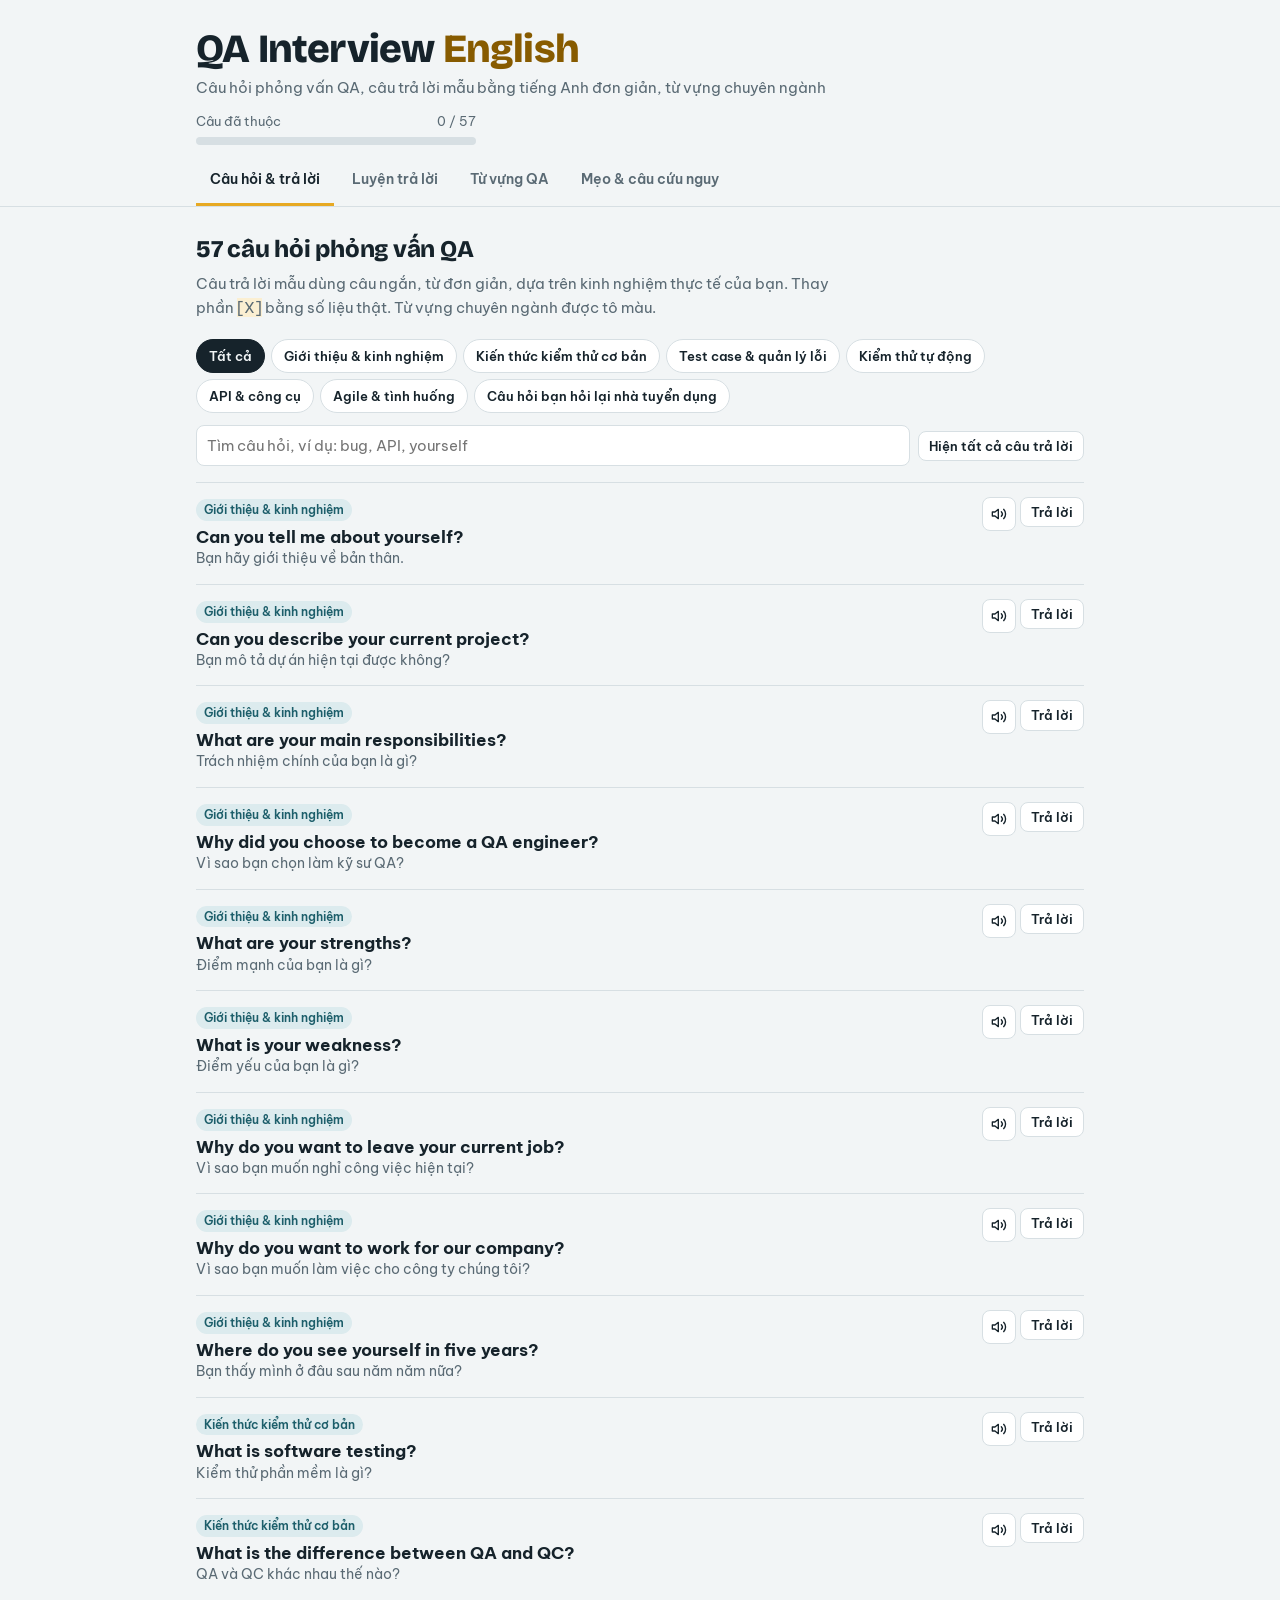
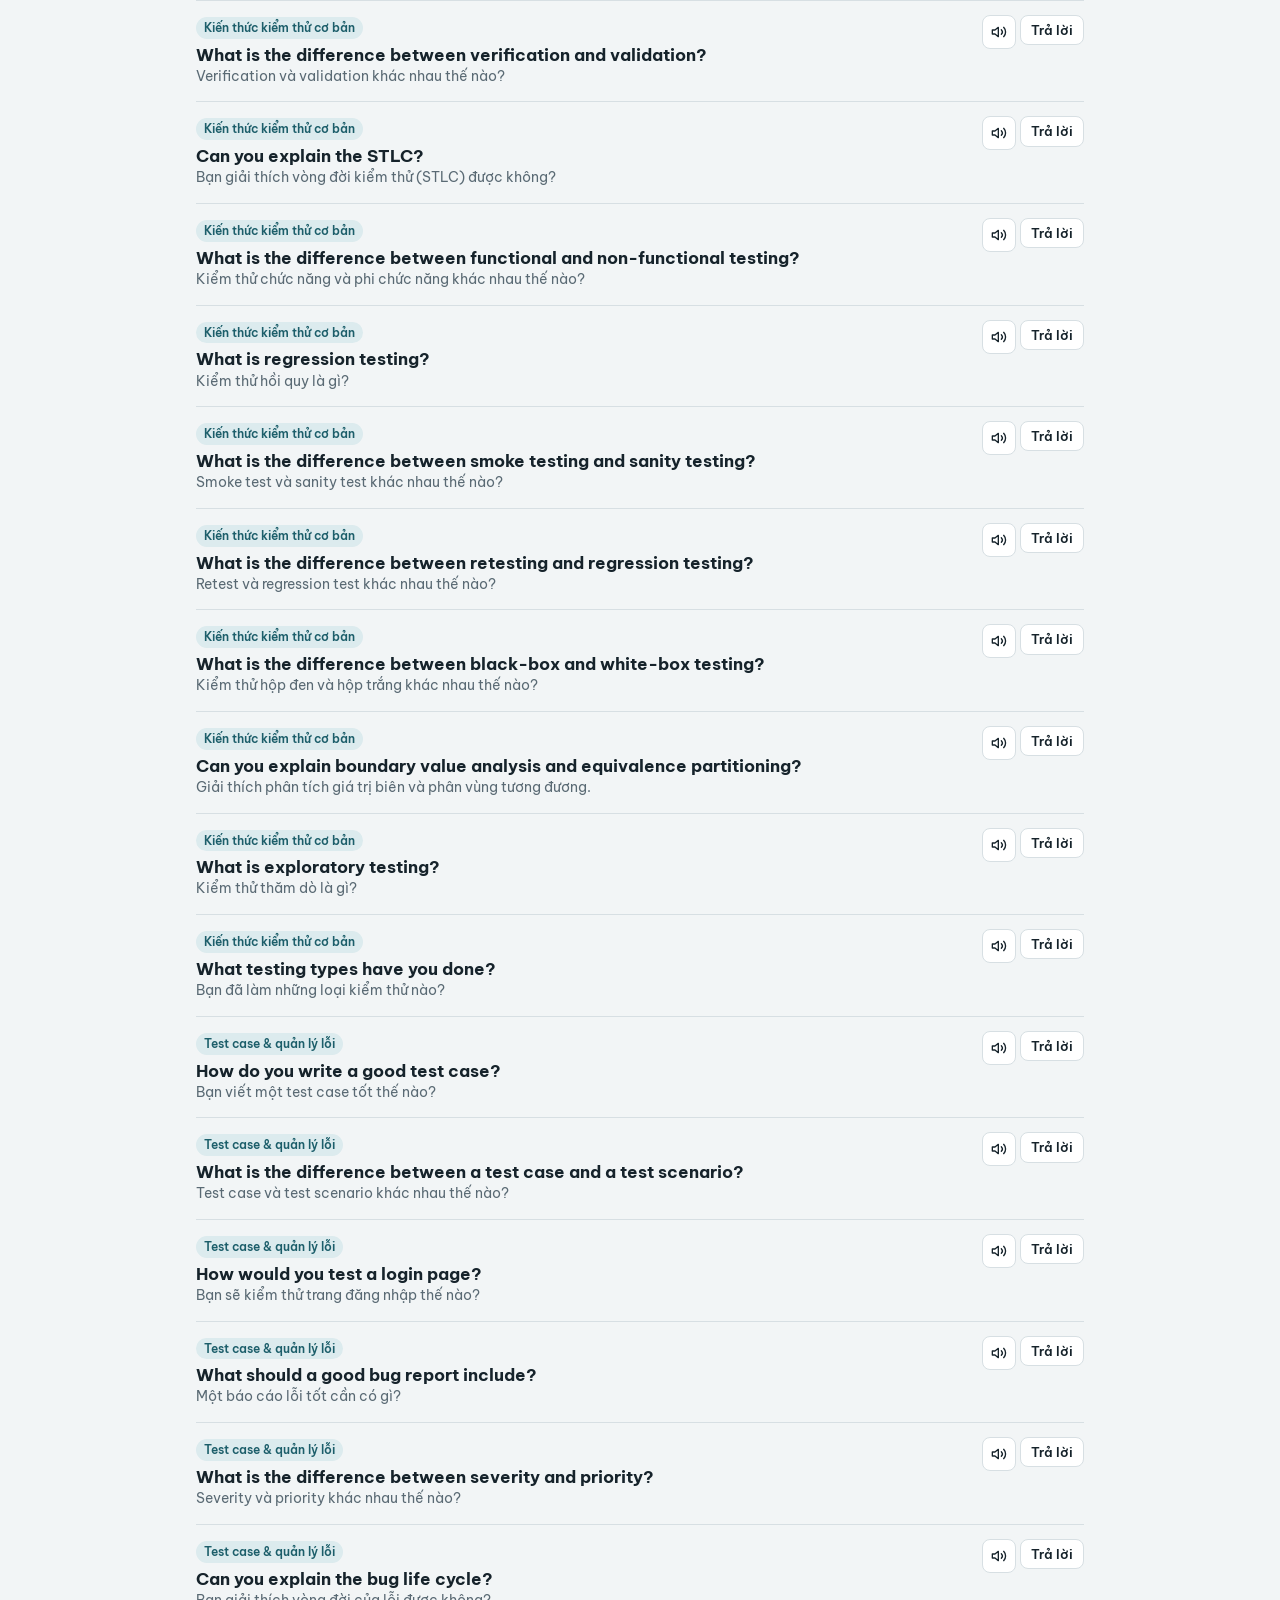
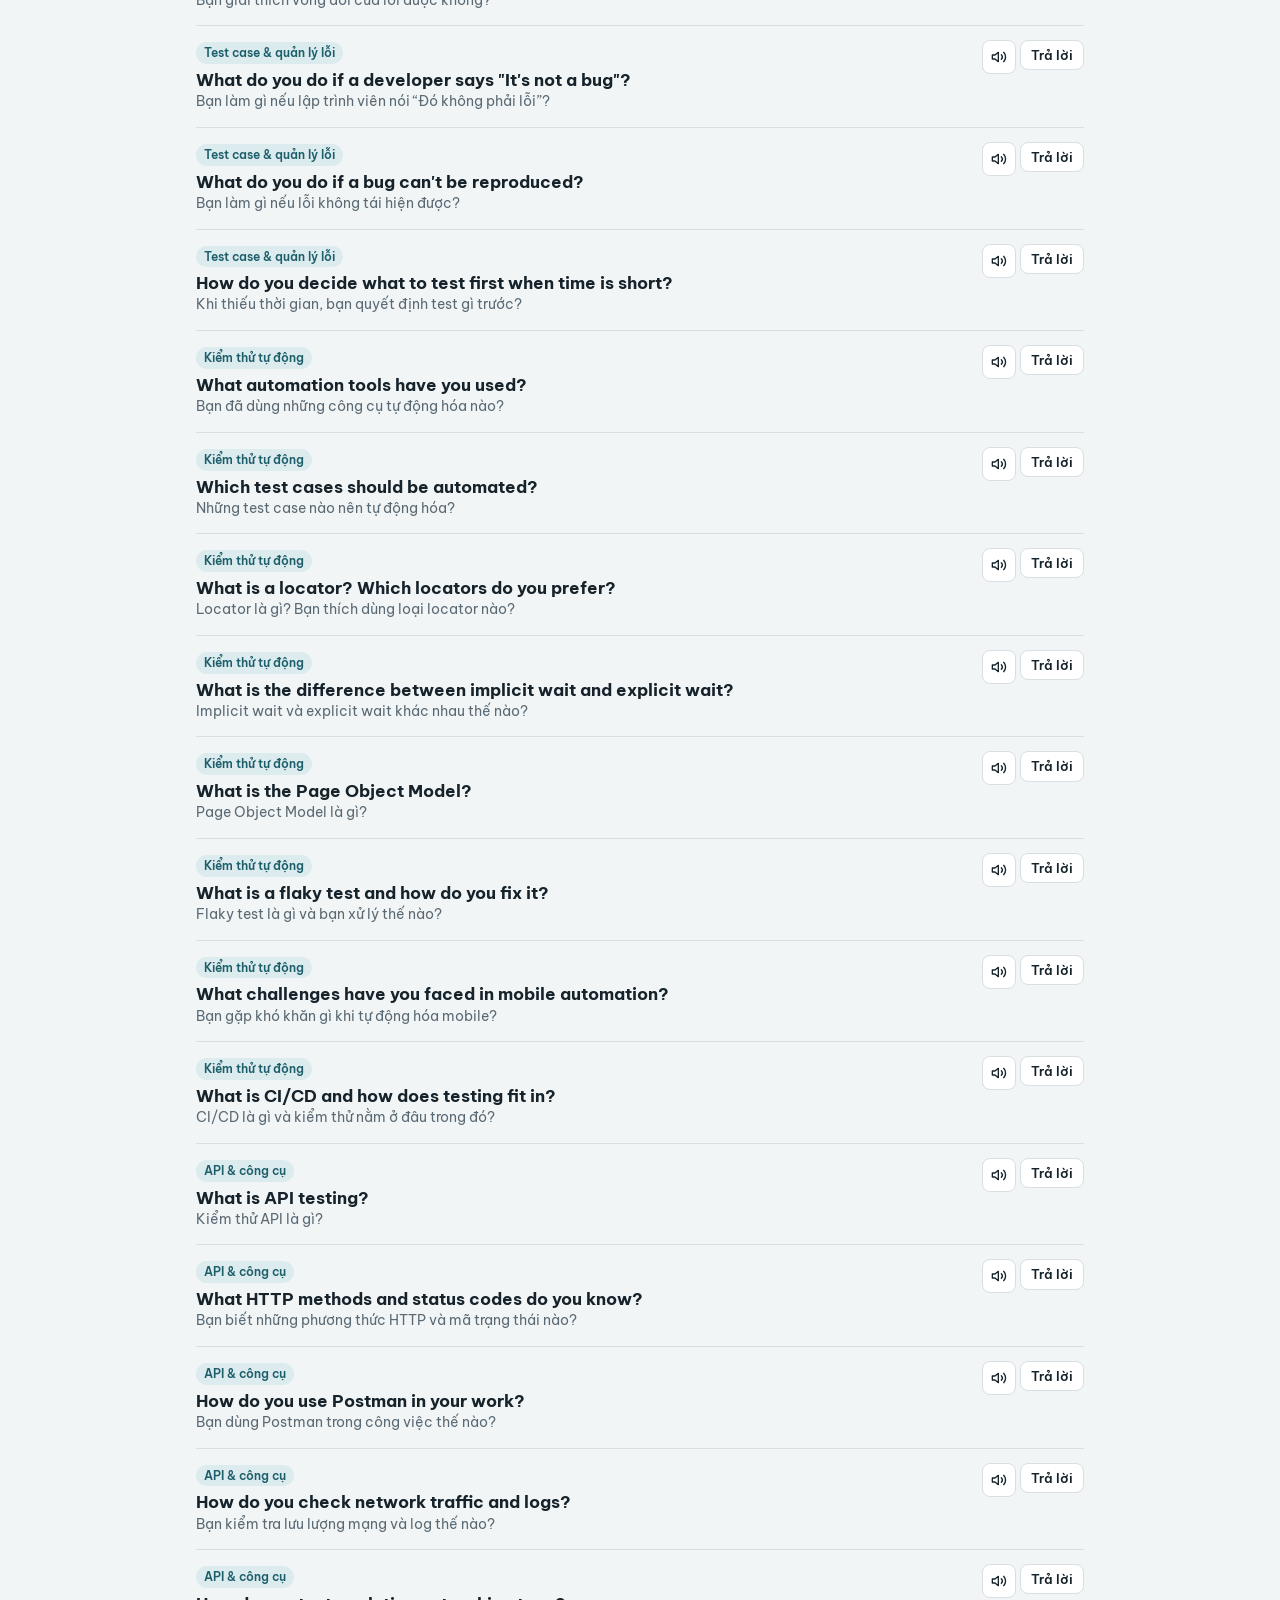
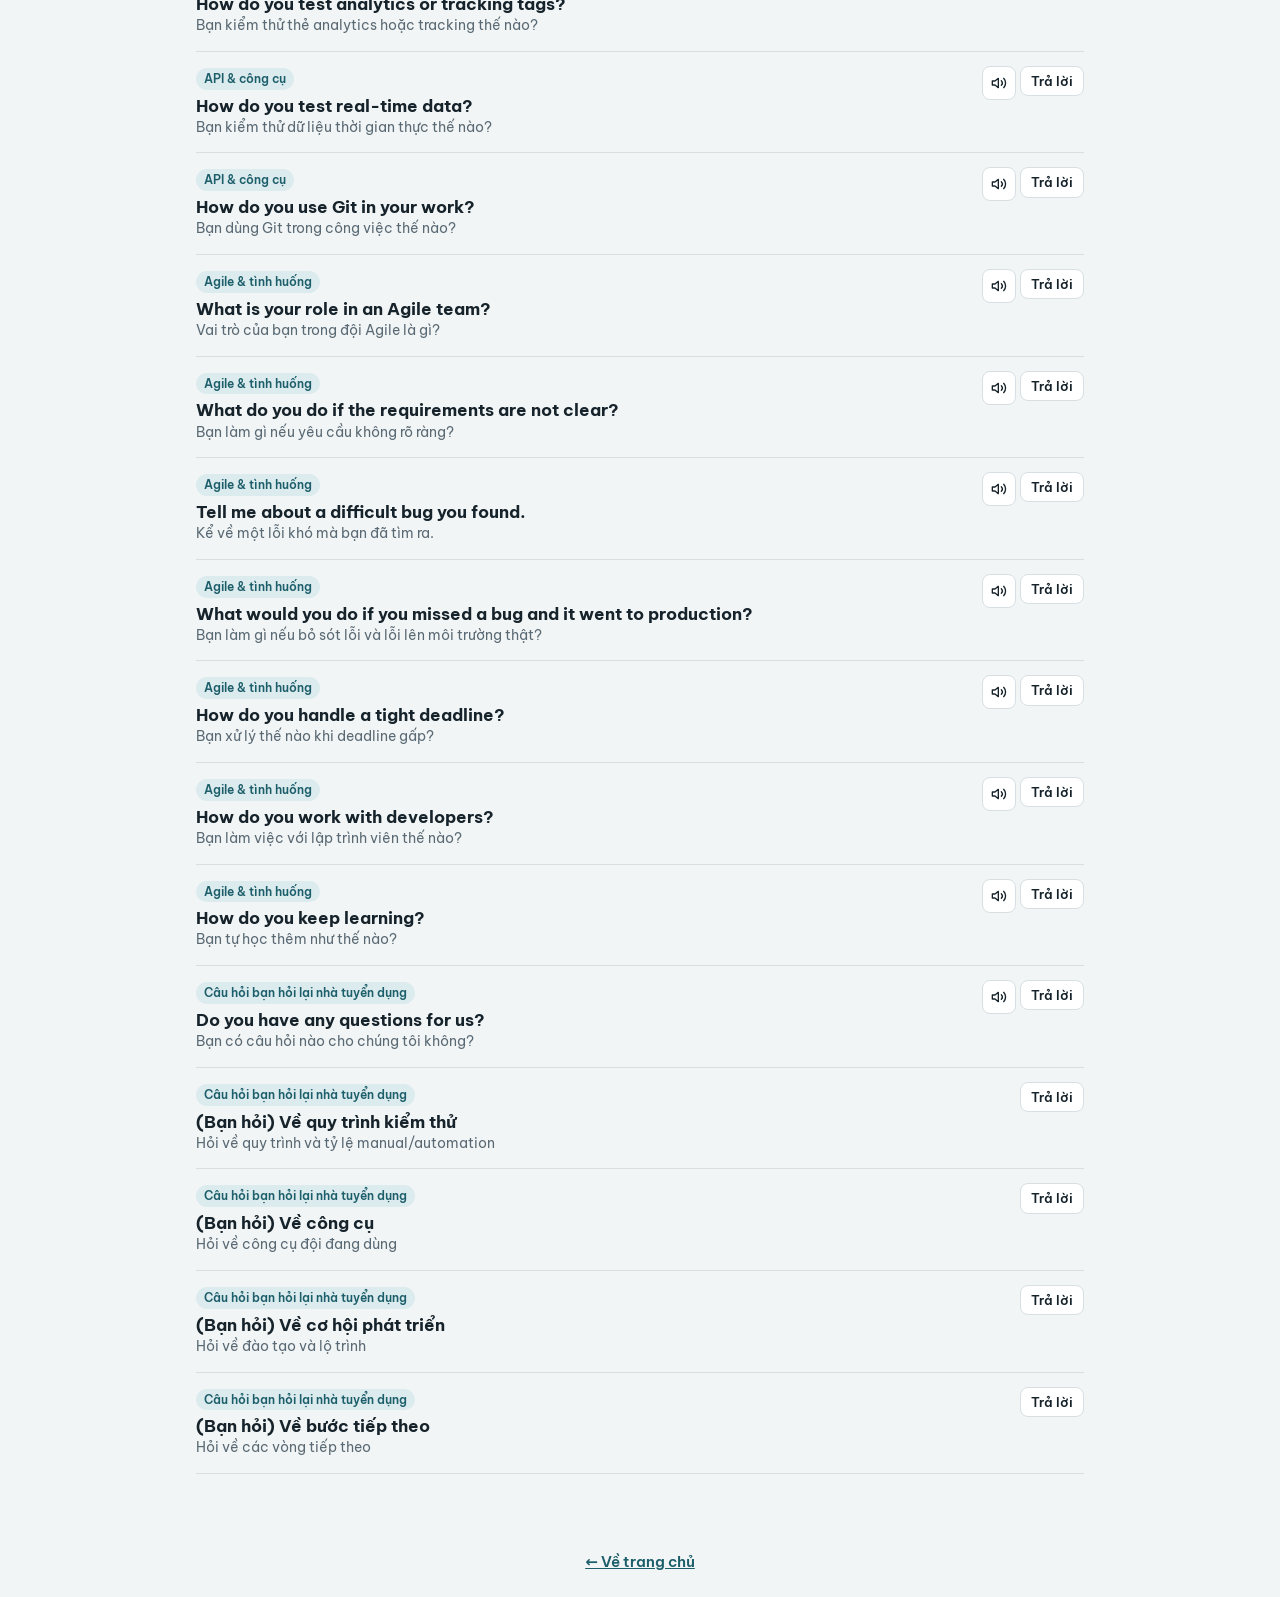
==== qa-interview.html @ 389755c2 "Add QA interview English practice page Co-Authored-By: Claude Opus 5.5 <noreply@anthropic.com>" ====
<!doctype html>
<html lang="vi">
<head>
<meta charset="utf-8">
<meta name="viewport" content="width=device-width,initial-scale=1,viewport-fit=cover">
<meta name="description" content="Luyện phỏng vấn QA bằng tiếng Anh">
<style>:root{color-scheme:light;padding-top:env(safe-area-inset-top,0px);padding-bottom:env(safe-area-inset-bottom,0px)}body{margin:0;font:14px/1.5 system-ui,-apple-system,"Segoe UI",sans-serif}img{max-width:100%}[hidden]{display:none!important}</style>
<title>QA Interview English</title>
<meta name="claude:viewport-fit-sides" content="cover">
<link rel="preconnect" href="https://fonts.googleapis.com">
<link rel="stylesheet" href="https://fonts.googleapis.com/css2?family=Be+Vietnam+Pro:wght@400;500;600;700&family=Bricolage+Grotesque:opsz,wght@12..96,600;12..96,800&display=swap">
<style>

/* Layout: sổ tay học mỗi ngày — header có tiến độ, thanh tab, một cột nội dung rộng tối đa 920px */
:root{
  --paper:#F2F5F6; --card:#FFFFFF; --ink:#16232B; --muted:#5A6A74; --line:#D7DFE3;
  --sea:#1C5E6A; --sea-soft:#DCEBEE; --gold:#E7A923; --gold-ink:#875B00; --gold-soft:#FBEFD2;
  --good:#2D7A4C; --good-soft:#DDF0E3; --bad:#B23A2E; --bad-soft:#F7E0DC;
  --f-display:"Bricolage Grotesque","Be Vietnam Pro",system-ui,sans-serif;
  --f-body:"Be Vietnam Pro",system-ui,-apple-system,"Segoe UI",sans-serif;
  --r:10px;
}
@media (prefers-color-scheme: dark){:root:not([data-theme="light"]){
  --paper:#0F171B; --card:#162127; --ink:#E4ECEF; --muted:#97A8B1; --line:#27353C;
  --sea:#6CB8C5; --sea-soft:#1A3238; --gold:#F0B83A; --gold-ink:#F0B83A; --gold-soft:#33290F;
  --good:#6CC28E; --good-soft:#163024; --bad:#F08A7E; --bad-soft:#3A1D19; color-scheme:dark}}
:root[data-theme="dark"]{
  --paper:#0F171B; --card:#162127; --ink:#E4ECEF; --muted:#97A8B1; --line:#27353C;
  --sea:#6CB8C5; --sea-soft:#1A3238; --gold:#F0B83A; --gold-ink:#F0B83A; --gold-soft:#33290F;
  --good:#6CC28E; --good-soft:#163024; --bad:#F08A7E; --bad-soft:#3A1D19; color-scheme:dark}
*{box-sizing:border-box}
body{background:var(--paper);color:var(--ink);font-family:var(--f-body);font-size:15px;line-height:1.55}
body::before{content:"";position:fixed;inset:0 0 auto;height:env(safe-area-inset-top,0px);z-index:10;background:var(--paper)}
.wrap{max-width:920px;margin:0 auto;padding-left:max(16px,env(safe-area-inset-left,0px));padding-right:max(16px,env(safe-area-inset-right,0px))}
header.top{padding-block:28px 12px}
.brand{display:flex;flex-wrap:wrap;align-items:flex-end;justify-content:space-between;gap:12px 24px}
h1{font-family:var(--f-display);font-weight:800;font-size:clamp(28px,5vw,40px);line-height:1.05;margin:0;letter-spacing:-.02em;text-wrap:balance}
h1 .num{color:var(--gold-ink)}
.sub{color:var(--muted);margin:6px 0 0}
.meter{min-width:220px;flex:0 1 280px}
.meter .row{display:flex;justify-content:space-between;font-size:13px;color:var(--muted);font-variant-numeric:tabular-nums}
.bar{height:8px;background:var(--line);border-radius:99px;overflow:hidden;margin-top:6px}
.bar>i{display:block;height:100%;background:var(--gold);border-radius:99px;transition:width .4s}
nav.tabs{position:sticky;top:env(safe-area-inset-top,0px);z-index:5;background:var(--paper);border-bottom:1px solid var(--line)}
nav.tabs .wrap{display:flex;gap:4px;overflow-x:auto;scrollbar-width:none}
nav.tabs a{flex:0 0 auto;padding:12px 14px;color:var(--muted);text-decoration:none;font-weight:600;font-size:14px;border-bottom:3px solid transparent}
nav.tabs a[aria-current="page"]{color:var(--ink);border-color:var(--gold)}
nav.tabs a:focus-visible,button:focus-visible,select:focus-visible,input:focus-visible{outline:2px solid var(--sea);outline-offset:2px}
main{padding-block:24px 64px}
h2{font-family:var(--f-display);font-weight:800;font-size:24px;margin:0 0 4px;letter-spacing:-.01em;text-wrap:balance}
h3{font-size:16px;margin:0}
.lead{color:var(--muted);margin:0 0 20px;max-width:65ch}
.label{font-size:11px;letter-spacing:.08em;text-transform:uppercase;color:var(--muted);font-weight:600}
button,.btn{font:inherit;font-weight:600;font-size:14px;border-radius:8px;border:1px solid var(--line);background:var(--card);color:var(--ink);padding:8px 14px;cursor:pointer}
button:hover{border-color:var(--sea)}
button.primary{background:var(--sea);border-color:var(--sea);color:var(--paper)}
button.ghost{background:transparent}
button.small{padding:4px 10px;font-size:13px}
button[disabled]{opacity:.45;cursor:default}
select,input[type=text]{font:inherit;font-size:15px;padding:8px 10px;border-radius:8px;border:1px solid var(--line);background:var(--card);color:var(--ink);max-width:100%}
.toolbar{display:flex;flex-wrap:wrap;gap:8px;align-items:center;margin-bottom:16px}
.toolbar .grow{flex:1}

/* Lộ trình */
.method{display:grid;grid-template-columns:repeat(auto-fit,minmax(190px,1fr));gap:12px;margin:0 0 28px;padding:0;list-style:none;counter-reset:m}
.method li{background:var(--card);border:1px solid var(--line);border-radius:var(--r);padding:14px;counter-increment:m}
.method li::before{content:"Bước " counter(m);display:block;font-size:11px;letter-spacing:.08em;text-transform:uppercase;color:var(--gold-ink);font-weight:700;margin-bottom:4px}
.method b{display:block}
.method span{color:var(--muted);font-size:13.5px}
.phase{margin-bottom:28px}
.phase-head{display:flex;flex-wrap:wrap;gap:4px 16px;align-items:baseline;margin-bottom:10px}
.phase-head .gram{font-size:13px;color:var(--sea);font-weight:600}
.days{display:grid;grid-template-columns:repeat(auto-fill,minmax(150px,1fr));gap:8px}
.day{display:flex;flex-direction:column;gap:2px;text-align:left;padding:10px 12px;border-radius:var(--r);border:1px solid var(--line);background:var(--card);cursor:pointer;font-weight:400}
.day .d{font-weight:700;font-variant-numeric:tabular-nums}
.day .t{font-size:12.5px;color:var(--muted);line-height:1.35}
.day.done{background:var(--good-soft);border-color:transparent}
.day.done .d::after{content:" ✓";color:var(--good)}
.day.wk{background:var(--sea-soft);border-color:transparent}
.day .d{font-size:14.5px;line-height:1.3}
.day.today{border-color:var(--gold);box-shadow:inset 0 0 0 1px var(--gold)}

/* Học */
.daybar{display:flex;flex-wrap:wrap;align-items:center;gap:10px;margin-bottom:6px}
.daybar h2{margin:0;flex:1 1 auto}
.review-note{background:var(--gold-soft);color:var(--ink);border-radius:8px;padding:10px 14px;font-size:14px;margin:12px 0 18px}
.review-note a{color:var(--gold-ink);font-weight:600}
.slist{list-style:none;margin:0;padding:0;border-top:1px solid var(--line)}
.slist li{display:grid;grid-template-columns:44px 1fr auto;gap:4px 10px;padding:12px 0;border-bottom:1px solid var(--line);align-items:start}
.slist .n{font-variant-numeric:tabular-nums;color:var(--muted);font-size:13px;padding-top:2px}
.slist .txt{min-width:0}
.slist .en{font-weight:600;font-size:16px}
.slist .vi{color:var(--muted)}
.slist .acts{display:flex;gap:4px}
.icon{width:34px;height:34px;padding:0;display:inline-grid;place-items:center;border-radius:8px}
.icon svg{width:16px;height:16px;fill:none;stroke:currentColor;stroke-width:2;stroke-linecap:round;stroke-linejoin:round}
.icon.on{color:var(--gold-ink);border-color:var(--gold);background:var(--gold-soft)}
.hide-en .en,.hide-vi .vi{filter:blur(6px);cursor:pointer;user-select:none}
.hide-en .en.show,.hide-vi .vi.show{filter:none}
.topic-tag{display:inline-block;font-size:11.5px;font-weight:600;color:var(--sea);background:var(--sea-soft);padding:2px 8px;border-radius:99px;margin:14px 0 4px}

/* Ôn tập */
.setup{display:grid;grid-template-columns:repeat(auto-fit,minmax(200px,1fr));gap:12px;background:var(--card);border:1px solid var(--line);border-radius:var(--r);padding:16px;margin-bottom:20px}
.setup label{display:flex;flex-direction:column;gap:4px;font-size:13px;color:var(--muted);font-weight:600}
.setup .go{display:flex;align-items:flex-end}
.modes{display:flex;flex-wrap:wrap;gap:6px;grid-column:1/-1}
.modes button{font-weight:600}
.modes button[aria-pressed="true"]{background:var(--ink);color:var(--paper);border-color:var(--ink)}
.qbox{background:var(--card);border:1px solid var(--line);border-radius:var(--r);padding:20px;max-width:680px}
.qhead{display:flex;justify-content:space-between;font-size:13px;color:var(--muted);font-variant-numeric:tabular-nums;margin-bottom:12px}
.prompt{font-size:20px;font-weight:600;line-height:1.4;margin:0 0 6px}
.hint{color:var(--muted);margin:0 0 16px}
.opts{display:grid;gap:8px}
.opts button{text-align:left;font-weight:500;padding:12px 14px}
.opts button.right{background:var(--good-soft);border-color:var(--good)}
.opts button.wrong{background:var(--bad-soft);border-color:var(--bad)}
.answer{margin-top:14px;padding:12px 14px;border-radius:8px;background:var(--paper)}
.answer.ok{background:var(--good-soft)}
.answer.no{background:var(--bad-soft)}
.answer .en{font-weight:600}
.qfoot{display:flex;flex-wrap:wrap;gap:8px;margin-top:16px}
.flash{min-height:150px;display:flex;flex-direction:column;justify-content:center;align-items:center;text-align:center;gap:10px;cursor:pointer;border:1px dashed var(--line);border-radius:var(--r);padding:20px}
.flash .back{font-size:20px;font-weight:700;color:var(--sea)}
.result{text-align:center;padding:10px}
.result .big{font-family:var(--f-display);font-size:48px;font-weight:800;font-variant-numeric:tabular-nums}
.qlist{list-style:none;padding:0;margin:0;counter-reset:q}
.qlist li{counter-increment:q;padding:10px 0;border-bottom:1px solid var(--line);display:grid;grid-template-columns:44px 1fr;gap:2px 10px}
.qlist li::before{content:counter(q);color:var(--muted);font-variant-numeric:tabular-nums;font-size:13px;padding-top:2px}
.qlist .q{min-width:0}
.qlist details summary{cursor:pointer;color:var(--sea);font-size:13.5px;font-weight:600}
.qlist details p{margin:4px 0 0;font-weight:600}

/* Từ vựng */
.vgrid{display:grid;grid-template-columns:repeat(auto-fill,minmax(250px,1fr));gap:16px}
.vbox{background:var(--card);border:1px solid var(--line);border-radius:var(--r);padding:10px 14px;margin:0 0 14px;max-width:560px}
.vbox summary{cursor:pointer;font-weight:600;font-size:14px;color:var(--sea)}
.vbox table{width:100%;border-collapse:collapse;font-size:14px;margin-top:6px}
.vbox td{padding:5px 8px 5px 0;border-top:1px solid var(--line);vertical-align:top}
.vbox td.w{font-weight:600}.vbox td.p{color:var(--muted);font-size:12px;font-style:italic;width:44px}
.dlg{margin-top:28px;background:var(--card);border:1px solid var(--line);border-radius:var(--r);padding:18px;scroll-margin-top:60px}
.dlg-head{display:flex;flex-wrap:wrap;justify-content:space-between;align-items:flex-start;gap:8px}
.dlg-head h3{font-family:var(--f-display);font-size:19px;font-weight:800;text-wrap:balance}
.pill{font-size:12.5px;font-weight:600;background:var(--good-soft);color:var(--good);padding:3px 10px;border-radius:99px;font-variant-numeric:tabular-nums}
.dlg .modes{margin-bottom:4px}
.chat{display:flex;flex-direction:column;gap:10px;margin:14px 0;max-width:640px}
.msg{display:flex;flex-direction:column;max-width:85%}
.msg .b{padding:10px 14px;border-radius:14px;line-height:1.45}
.msg .en{font-weight:600}
.msg .vi{color:var(--muted);font-size:13.5px;margin-top:2px}
.msg.them{align-self:flex-start}
.msg.them .b{background:var(--sea-soft);border-bottom-left-radius:4px}
.msg.me{align-self:flex-end;align-items:flex-end}
.msg.me .b{background:var(--paper);border:1px solid var(--line);border-bottom-right-radius:4px}
.msg.me.ok .b{background:var(--good-soft);border-color:transparent}
.msg.me.no .b{background:var(--bad-soft);border-color:transparent}
.msg .tools{display:flex;gap:2px;margin-top:2px}
.msg .tools button{border:0;padding:2px 8px;font-size:12.5px;color:var(--sea)}
.timer{height:6px;background:var(--line);border-radius:99px;overflow:hidden;max-width:640px}
.timer i{display:block;height:100%;width:100%;background:var(--sea);border-radius:99px;transition:width .1s linear}
.timer i.low{background:var(--bad)}
.tlabel{display:flex;justify-content:space-between;max-width:640px;font-size:12.5px;color:var(--muted);font-variant-numeric:tabular-nums;margin-top:4px}
.dlg .opts{max-width:640px}
.dlg-result{display:flex;flex-wrap:wrap;gap:12px 32px;margin-top:6px}
.dlg-result .big{font-family:var(--f-display);font-size:30px;font-weight:800;font-variant-numeric:tabular-nums}
.vcard{background:var(--card);border:1px solid var(--line);border-radius:var(--r);padding:14px}
.vcard h3{margin-bottom:8px;font-size:15px}
.vcard table{width:100%;border-collapse:collapse;font-size:14px}
.vcard td{padding:5px 0;border-top:1px solid var(--line);vertical-align:top}
.vcard td.w{font-weight:600}
.vcard td.p{color:var(--muted);font-size:12px;width:44px;font-style:italic}
.vcard .qb{margin-top:10px}

/* Ngữ pháp */
.tsum{overflow-x:auto;margin-bottom:24px;border:1px solid var(--line);border-radius:var(--r);background:var(--card)}
.tsum table{border-collapse:collapse;width:100%;min-width:620px;font-size:14px}
.tsum th,.tsum td{padding:10px 12px;text-align:left;border-bottom:1px solid var(--line);vertical-align:top}
.tsum th{font-size:11px;letter-spacing:.08em;text-transform:uppercase;color:var(--muted)}
.tsum tr:last-child td{border-bottom:0}
.tsum code,.gcard code{font-family:ui-monospace,"SF Mono",Menlo,monospace;font-size:13px;color:var(--sea)}
.gcard{background:var(--card);border:1px solid var(--line);border-radius:var(--r);padding:18px;margin-bottom:16px}
.gcard h3{font-family:var(--f-display);font-size:20px;font-weight:800}
.gcard .en-name{color:var(--muted);font-weight:500;font-size:14px;margin-left:6px}
.gcols{display:grid;grid-template-columns:repeat(auto-fit,minmax(260px,1fr));gap:16px;margin-top:12px}
.gcols>div{min-width:0}
.gcard ul{margin:4px 0 0;padding-left:18px}
.forms{width:100%;border-collapse:collapse;font-size:14px;margin-top:4px}
.forms td{padding:6px 8px 6px 0;border-top:1px solid var(--line);vertical-align:top}
.forms td:first-child{font-weight:600;width:92px}
.forms .ex{color:var(--muted);font-size:13px}
.tip{margin-top:12px;background:var(--gold-soft);padding:10px 12px;border-radius:8px;font-size:14px}
.signal{margin-top:10px;font-size:14px}
.gex{margin-top:14px;border-top:1px solid var(--line);padding-top:12px}
.gq{margin:10px 0}
.gq p{margin:0 0 6px;font-weight:600}
.gq .chips{display:flex;flex-wrap:wrap;gap:6px}
.gq .chips button{font-weight:500;padding:5px 12px}
.gq .chips button.right{background:var(--good-soft);border-color:var(--good)}
.gq .chips button.wrong{background:var(--bad-soft);border-color:var(--bad)}
.muted{color:var(--muted)}
@media (max-width:520px){
  .slist li{grid-template-columns:34px 1fr;}
  .slist .acts{grid-column:2}
  .prompt{font-size:18px}
}
@media (prefers-reduced-motion:reduce){*{transition:none!important}}

.chips{display:flex;flex-wrap:wrap;gap:6px;margin-bottom:12px}
.chips button{font-weight:600;font-size:13px;padding:6px 12px;border-radius:99px}
.chips button[aria-pressed="true"]{background:var(--ink);color:var(--paper);border-color:var(--ink)}
.qa{list-style:none;margin:0;padding:0;border-top:1px solid var(--line)}
.qa>li{padding:14px 0;border-bottom:1px solid var(--line);display:grid;grid-template-columns:1fr auto;gap:6px 12px}
.qa .qtxt{min-width:0}
.qa .qen{font-weight:700;font-size:16.5px;line-height:1.4}
.qa .qvi{color:var(--muted);font-size:14px}
.qa .cat{font-size:11.5px;font-weight:600;color:var(--sea);background:var(--sea-soft);padding:2px 8px;border-radius:99px;display:inline-block;margin-bottom:4px}
.qa .acts{display:flex;gap:4px;align-items:flex-start}
.ans{grid-column:1/-1;background:var(--card);border:1px solid var(--line);border-radius:var(--r);padding:12px 14px;max-width:70ch}
.ans .aen{font-size:15.5px;line-height:1.6}
.ans .aen mark{background:var(--gold-soft);color:inherit;border-radius:3px;padding:0 2px}
.ans .avi{color:var(--muted);font-size:14px;margin-top:8px;padding-top:8px;border-top:1px dashed var(--line)}
.ans .tip{margin-top:10px}
.ans .row{display:flex;flex-wrap:wrap;gap:6px;margin-top:10px}
.icon.ok{color:var(--good);border-color:var(--good);background:var(--good-soft)}
.stats{display:flex;flex-wrap:wrap;gap:8px 20px;font-size:13.5px;color:var(--muted);margin-bottom:14px;font-variant-numeric:tabular-nums}
.stats b{color:var(--ink)}
.search{flex:1 1 220px}
.ptimer{height:6px;background:var(--line);border-radius:99px;overflow:hidden;margin:4px 0}
.ptimer i{display:block;height:100%;background:var(--sea);width:100%;transition:width .2s linear}
.vt{overflow-x:auto;background:var(--card);border:1px solid var(--line);border-radius:var(--r);margin-bottom:18px}
.vt table{border-collapse:collapse;width:100%;min-width:560px;font-size:14px}
.vt th,.vt td{padding:8px 12px;border-bottom:1px solid var(--line);text-align:left;vertical-align:top}
.vt th{font-size:11px;letter-spacing:.08em;text-transform:uppercase;color:var(--muted)}
.vt tr:last-child td{border-bottom:0}
.vt td.w{font-weight:700;white-space:nowrap}
.vt td.ex{color:var(--muted)}
.vt td.s{width:44px}
.vt .icon{width:30px;height:30px}
.tips{display:grid;grid-template-columns:repeat(auto-fit,minmax(270px,1fr));gap:14px;margin-bottom:24px}
.tipc{background:var(--card);border:1px solid var(--line);border-radius:var(--r);padding:16px}
.tipc h3{margin-bottom:8px}
.tipc ol,.tipc ul{margin:0;padding-left:20px}
.tipc li{margin:4px 0}
.phr{list-style:none;margin:0;padding:0;border-top:1px solid var(--line)}
.phr li{display:grid;grid-template-columns:1fr auto;gap:2px 10px;padding:10px 0;border-bottom:1px solid var(--line)}
.phr .pen{font-weight:600}
.phr .pvi{color:var(--muted);font-size:14px}
.phr .sit{font-size:11px;letter-spacing:.06em;text-transform:uppercase;color:var(--gold-ink);font-weight:700;margin-top:14px;display:block}
</style>
</head>
<body>


<header class="top wrap">
  <div class="brand">
    <div>
      <h1>QA Interview <span class="num">English</span></h1>
      <p class="sub">Câu hỏi phỏng vấn QA, câu trả lời mẫu bằng tiếng Anh đơn giản, từ vựng chuyên ngành</p>
    </div>
    <div class="meter" aria-live="polite">
      <div class="row"><span>Câu đã thuộc</span><span id="meterTxt"></span></div>
      <div class="bar"><i id="meterBar" style="width:0%"></i></div>
    </div>
  </div>
</header>
<nav class="tabs" aria-label="Mục">
  <div class="wrap">
    <a href="#cau-hoi" data-v="cau-hoi">Câu hỏi &amp; trả lời</a>
    <a href="#luyen-noi" data-v="luyen-noi">Luyện trả lời</a>
    <a href="#tu-vung" data-v="tu-vung">Từ vựng QA</a>
    <a href="#meo" data-v="meo">Mẹo &amp; câu cứu nguy</a>
  </div>
</nav>
<main class="wrap">
  <section id="v-cau-hoi" hidden></section>
  <section id="v-luyen-noi" hidden></section>
  <section id="v-tu-vung" hidden></section>
  <section id="v-meo" hidden></section>
</main>

<script>
const DATA = {"qa":[{"c":0,"q":"Can you tell me about yourself?","qv":"Bạn hãy giới thiệu về bản thân.","a":"My name is Thao. I'm a QA engineer with [X] years of experience in web and mobile testing. I do both manual and automation testing. I have worked with Selenium, Appium, and Postman. Recently, I tested a real-time stock trading app for a Japanese client. I'm now learning JavaScript to grow into an SDET role.","av":"Tôi tên Thảo. Tôi là kỹ sư QA với [X] năm kinh nghiệm kiểm thử web và mobile. Tôi làm cả kiểm thử thủ công và tự động. Tôi đã làm với Selenium, Appium và Postman. Gần đây tôi kiểm thử một ứng dụng giao dịch chứng khoán thời gian thực cho khách hàng Nhật. Hiện tôi đang học JavaScript để phát triển lên vị trí SDET.","t":"Giữ trong 1 phút: hiện tại (bạn là ai) → kinh nghiệm chính → dự án nổi bật → mục tiêu. Thay [X] bằng số năm thật."},{"c":0,"q":"Can you describe your current project?","qv":"Bạn mô tả dự án hiện tại được không?","a":"I'm working on a stock trading app for a Japanese securities company. I test the real-time order book, which shows stock prices that update every second. I also test the passkey login feature on web and iOS. I write test cases, find bugs, and report them in Japanese to the client team.","av":"Tôi đang làm một ứng dụng giao dịch chứng khoán cho một công ty chứng khoán Nhật. Tôi kiểm thử bảng giá (order book) thời gian thực, nơi giá cổ phiếu cập nhật mỗi giây. Tôi cũng kiểm thử tính năng đăng nhập bằng passkey trên web và iOS. Tôi viết test case, tìm lỗi và báo lỗi bằng tiếng Nhật cho đội khách hàng.","t":"Không nêu tên khách hàng thật nếu có cam kết bảo mật (NDA). Nói “a Japanese securities company” là đủ."},{"c":0,"q":"What are your main responsibilities?","qv":"Trách nhiệm chính của bạn là gì?","a":"I read the requirements and write test cases. I execute tests, report bugs, and verify bug fixes. I also do regression testing before each release. I work closely with developers and the BA to make sure everyone understands the requirements.","av":"Tôi đọc yêu cầu và viết test case. Tôi chạy test, báo lỗi và kiểm tra lại lỗi đã sửa. Tôi cũng làm kiểm thử hồi quy trước mỗi lần phát hành. Tôi làm việc chặt chẽ với lập trình viên và BA để đảm bảo mọi người hiểu đúng yêu cầu.","t":""},{"c":0,"q":"Why did you choose to become a QA engineer?","qv":"Vì sao bạn chọn làm kỹ sư QA?","a":"I like finding problems and thinking about how users will use a product. I'm careful and I pay attention to details. I feel happy when I find an important bug before the user does. QA lets me help the team build a better product.","av":"Tôi thích tìm ra vấn đề và suy nghĩ người dùng sẽ dùng sản phẩm thế nào. Tôi cẩn thận và chú ý chi tiết. Tôi thấy vui khi tìm ra một lỗi quan trọng trước khi người dùng gặp phải. Nghề QA giúp tôi góp phần cùng đội làm ra sản phẩm tốt hơn.","t":""},{"c":0,"q":"What are your strengths?","qv":"Điểm mạnh của bạn là gì?","a":"I'm very detail-oriented, so I often find bugs that others miss. I'm also good at communication. I can read Japanese specifications and report bugs in Japanese, which helps when working with Japanese clients.","av":"Tôi rất chú ý chi tiết nên hay tìm ra những lỗi người khác bỏ sót. Tôi cũng giao tiếp tốt. Tôi đọc được tài liệu đặc tả tiếng Nhật và báo lỗi bằng tiếng Nhật, rất có ích khi làm với khách hàng Nhật.","t":"Mỗi điểm mạnh nên kèm một ví dụ hoặc bằng chứng."},{"c":0,"q":"What is your weakness?","qv":"Điểm yếu của bạn là gì?","a":"My English speaking is not very fluent yet. To improve, I practice speaking every day and I use English in my work emails. I'm also still learning programming, so I'm studying JavaScript and building small projects.","av":"Khả năng nói tiếng Anh của tôi chưa thật trôi chảy. Để cải thiện, tôi luyện nói mỗi ngày và dùng tiếng Anh trong email công việc. Tôi cũng đang học lập trình nên đang học JavaScript và làm các dự án nhỏ.","t":"Nói một điểm yếu thật nhưng không quá nghiêm trọng, và luôn kèm việc bạn đang làm để cải thiện."},{"c":0,"q":"Why do you want to leave your current job?","qv":"Vì sao bạn muốn nghỉ công việc hiện tại?","a":"I have learned a lot in my current job. Now I want to grow more in automation testing, and I'm looking for a company where I can write more automation scripts and learn from a strong team.","av":"Tôi đã học được rất nhiều ở công việc hiện tại. Giờ tôi muốn phát triển thêm về kiểm thử tự động, và tôi đang tìm một công ty nơi tôi có thể viết nhiều script tự động hơn và học hỏi từ một đội mạnh.","t":"Không nói xấu công ty cũ. Tập trung vào điều bạn muốn hướng tới."},{"c":0,"q":"Why do you want to work for our company?","qv":"Vì sao bạn muốn làm việc cho công ty chúng tôi?","a":"I read about your products and I think they are interesting. I also saw that your team uses automation and Agile, which matches my goals. I believe my experience in web and mobile testing can help your team.","av":"Tôi đã tìm hiểu về sản phẩm của công ty và thấy rất thú vị. Tôi cũng thấy đội của anh chị dùng kiểm thử tự động và Agile, phù hợp với mục tiêu của tôi. Tôi tin kinh nghiệm kiểm thử web và mobile của tôi có thể giúp ích cho đội.","t":"Trước buổi phỏng vấn, tìm hiểu sản phẩm của công ty và thay câu đầu bằng chi tiết cụ thể."},{"c":0,"q":"Where do you see yourself in five years?","qv":"Bạn thấy mình ở đâu sau năm năm nữa?","a":"In five years, I want to be a senior SDET. I want to build automation frameworks and help junior testers learn. I also want to be able to work confidently in English.","av":"Trong năm năm, tôi muốn là một SDET cấp cao. Tôi muốn xây dựng framework kiểm thử tự động và giúp các bạn tester mới học hỏi. Tôi cũng muốn làm việc tự tin bằng tiếng Anh.","t":""},{"c":1,"q":"What is software testing?","qv":"Kiểm thử phần mềm là gì?","a":"Software testing is the process of checking if a product works as expected. We compare the actual result with the expected result. The goal is to find bugs early and make sure the product meets the requirements.","av":"Kiểm thử phần mềm là quá trình kiểm tra xem sản phẩm có hoạt động như mong đợi không. Chúng ta so sánh kết quả thực tế với kết quả mong đợi. Mục tiêu là tìm lỗi sớm và đảm bảo sản phẩm đáp ứng yêu cầu.","t":""},{"c":1,"q":"What is the difference between QA and QC?","qv":"QA và QC khác nhau thế nào?","a":"QA is about the process. It tries to prevent bugs, for example by improving how the team works. QC is about the product. It finds bugs by testing the product. QA is proactive and QC is reactive.","av":"QA tập trung vào quy trình, nhằm phòng ngừa lỗi, ví dụ cải thiện cách đội làm việc. QC tập trung vào sản phẩm, tìm lỗi bằng cách kiểm thử sản phẩm. QA mang tính chủ động phòng ngừa, QC mang tính phát hiện.","t":""},{"c":1,"q":"What is the difference between verification and validation?","qv":"Verification và validation khác nhau thế nào?","a":"Verification asks \"Are we building the product right?\" We check documents and design, for example with reviews. Validation asks \"Are we building the right product?\" We test the real product to see if it meets the user's needs.","av":"Verification hỏi “Chúng ta làm sản phẩm có đúng cách không?”, kiểm tra tài liệu và thiết kế, ví dụ bằng review. Validation hỏi “Chúng ta có làm đúng sản phẩm người dùng cần không?”, kiểm thử sản phẩm thật.","t":""},{"c":1,"q":"Can you explain the STLC?","qv":"Bạn giải thích vòng đời kiểm thử (STLC) được không?","a":"STLC has six main steps. First, requirement analysis. Second, test planning. Third, test case design. Fourth, test environment setup. Fifth, test execution. And last, test closure, where we write the test report.","av":"STLC có sáu bước chính: phân tích yêu cầu, lập kế hoạch kiểm thử, thiết kế test case, chuẩn bị môi trường kiểm thử, thực thi kiểm thử, và kết thúc kiểm thử, khi viết báo cáo kiểm thử.","t":"Đếm bằng First, Second, Third… giúp câu trả lời rõ ràng và dễ nói."},{"c":1,"q":"What is the difference between functional and non-functional testing?","qv":"Kiểm thử chức năng và phi chức năng khác nhau thế nào?","a":"Functional testing checks what the system does, for example, can the user log in. Non-functional testing checks how well the system works, for example performance, security, and usability.","av":"Kiểm thử chức năng kiểm tra hệ thống làm gì, ví dụ người dùng có đăng nhập được không. Kiểm thử phi chức năng kiểm tra hệ thống hoạt động tốt đến đâu, ví dụ hiệu năng, bảo mật, tính dễ dùng.","t":""},{"c":1,"q":"What is regression testing?","qv":"Kiểm thử hồi quy là gì?","a":"Regression testing means testing old features again after a code change. We do it to make sure the new change didn't break anything that worked before. It's a good candidate for automation because we run it many times.","av":"Kiểm thử hồi quy là kiểm thử lại các tính năng cũ sau khi code thay đổi, để đảm bảo thay đổi mới không làm hỏng những gì trước đó đang chạy tốt. Đây là phần nên tự động hóa vì phải chạy nhiều lần.","t":""},{"c":1,"q":"What is the difference between smoke testing and sanity testing?","qv":"Smoke test và sanity test khác nhau thế nào?","a":"Smoke testing is a quick test of the main features on a new build. It checks if the build is stable enough for more testing. Sanity testing is a quick check of one specific area after a small change or bug fix.","av":"Smoke test là kiểm tra nhanh các tính năng chính trên một bản build mới, để xem bản build đủ ổn định để kiểm thử tiếp không. Sanity test là kiểm tra nhanh một phần cụ thể sau một thay đổi nhỏ hoặc sau khi sửa lỗi.","t":""},{"c":1,"q":"What is the difference between retesting and regression testing?","qv":"Retest và regression test khác nhau thế nào?","a":"Retesting means testing a bug again after it is fixed, to confirm the fix works. Regression testing means testing other related features to make sure the fix didn't create new bugs.","av":"Retest là kiểm thử lại chính lỗi đó sau khi sửa, để xác nhận đã sửa đúng. Regression test là kiểm thử các tính năng liên quan khác để đảm bảo việc sửa lỗi không tạo ra lỗi mới.","t":""},{"c":1,"q":"What is the difference between black-box and white-box testing?","qv":"Kiểm thử hộp đen và hộp trắng khác nhau thế nào?","a":"In black-box testing, we test without looking at the code. We only check inputs and outputs. In white-box testing, we know the code and we test the internal logic, like paths and conditions.","av":"Kiểm thử hộp đen là kiểm thử không cần xem code, chỉ kiểm tra đầu vào và đầu ra. Kiểm thử hộp trắng là biết code và kiểm thử logic bên trong, như các nhánh và điều kiện.","t":""},{"c":1,"q":"Can you explain boundary value analysis and equivalence partitioning?","qv":"Giải thích phân tích giá trị biên và phân vùng tương đương.","a":"Equivalence partitioning divides input data into groups that should behave the same, so we test one value from each group. Boundary value analysis tests the values at the edges. For example, if age must be 18 to 60, I test 17, 18, 60, and 61.","av":"Phân vùng tương đương chia dữ liệu đầu vào thành các nhóm có cùng cách xử lý, nên chỉ cần test một giá trị mỗi nhóm. Phân tích giá trị biên kiểm thử các giá trị ở rìa. Ví dụ nếu tuổi phải từ 18 đến 60, tôi test 17, 18, 60 và 61.","t":"Luôn đưa ví dụ cụ thể. Người phỏng vấn đánh giá cao việc bạn áp dụng được."},{"c":1,"q":"What is exploratory testing?","qv":"Kiểm thử thăm dò là gì?","a":"Exploratory testing is testing without detailed test cases. The tester learns the product, designs tests, and runs them at the same time. It's useful when time is short or when the requirements are not clear.","av":"Kiểm thử thăm dò là kiểm thử không có test case chi tiết. Tester vừa tìm hiểu sản phẩm, vừa thiết kế và chạy test cùng lúc. Cách này hữu ích khi thiếu thời gian hoặc yêu cầu chưa rõ ràng.","t":""},{"c":1,"q":"What testing types have you done?","qv":"Bạn đã làm những loại kiểm thử nào?","a":"I have done functional testing, regression testing, smoke testing, API testing, and UI testing on web and mobile. I have also done compatibility testing on different browsers, like checking analytics tags on Safari and Chrome.","av":"Tôi đã làm kiểm thử chức năng, hồi quy, smoke test, kiểm thử API và giao diện trên web và mobile. Tôi cũng làm kiểm thử tương thích trên các trình duyệt khác nhau, như kiểm tra thẻ analytics trên Safari và Chrome.","t":""},{"c":2,"q":"How do you write a good test case?","qv":"Bạn viết một test case tốt thế nào?","a":"A good test case is clear and easy to follow. It has an ID, a title, preconditions, test steps, test data, and an expected result. Each test case should test one thing. Another person should be able to run it without asking me.","av":"Một test case tốt phải rõ ràng, dễ làm theo. Nó có mã, tiêu đề, điều kiện tiên quyết, các bước, dữ liệu test và kết quả mong đợi. Mỗi test case chỉ kiểm tra một điều. Người khác có thể chạy mà không cần hỏi tôi.","t":""},{"c":2,"q":"What is the difference between a test case and a test scenario?","qv":"Test case và test scenario khác nhau thế nào?","a":"A test scenario is a high-level idea of what to test, for example \"Check the login function.\" A test case is detailed. It has exact steps, data, and expected results, for example \"Log in with a wrong password.\"","av":"Test scenario là ý tưởng tổng quát cần kiểm thử gì, ví dụ “Kiểm tra chức năng đăng nhập”. Test case thì chi tiết, có bước, dữ liệu và kết quả mong đợi cụ thể, ví dụ “Đăng nhập với mật khẩu sai”.","t":""},{"c":2,"q":"How would you test a login page?","qv":"Bạn sẽ kiểm thử trang đăng nhập thế nào?","a":"First, I test valid login with a correct username and password. Then I test negative cases: wrong password, empty fields, and a locked account. I also check the password is hidden, the error messages are clear, and the \"Forgot password\" link works. Finally, I check security, like SQL injection and too many failed attempts.","av":"Đầu tiên, tôi test đăng nhập hợp lệ với tài khoản và mật khẩu đúng. Sau đó tôi test các trường hợp sai: sai mật khẩu, để trống, tài khoản bị khóa. Tôi cũng kiểm tra mật khẩu được ẩn, thông báo lỗi rõ ràng và link “Quên mật khẩu” hoạt động. Cuối cùng tôi kiểm tra bảo mật, như SQL injection và đăng nhập sai quá nhiều lần.","t":"Câu hỏi rất hay gặp. Chia ý: positive → negative → UI → security."},{"c":2,"q":"What should a good bug report include?","qv":"Một báo cáo lỗi tốt cần có gì?","a":"A good bug report has a clear title, steps to reproduce, the expected result, and the actual result. I also add the environment, like the device, OS, and browser, plus screenshots or videos and logs. I set the severity and priority too.","av":"Một báo cáo lỗi tốt có tiêu đề rõ ràng, các bước tái hiện, kết quả mong đợi và kết quả thực tế. Tôi cũng ghi môi trường như thiết bị, hệ điều hành, trình duyệt, kèm ảnh chụp hoặc video và log. Tôi cũng đặt mức độ nghiêm trọng và độ ưu tiên.","t":""},{"c":2,"q":"What is the difference between severity and priority?","qv":"Severity và priority khác nhau thế nào?","a":"Severity is how serious the bug is for the system. Priority is how soon we need to fix it. For example, a spelling mistake in the company logo is low severity but high priority. An app crash in a rarely used feature can be high severity but lower priority.","av":"Severity là lỗi nghiêm trọng đến mức nào với hệ thống. Priority là cần sửa gấp đến mức nào. Ví dụ lỗi chính tả ở logo công ty có severity thấp nhưng priority cao. App bị crash ở một tính năng ít dùng có thể severity cao nhưng priority thấp hơn.","t":"Ví dụ “logo sai chính tả” là cách giải thích kinh điển, nên học thuộc."},{"c":2,"q":"Can you explain the bug life cycle?","qv":"Bạn giải thích vòng đời của lỗi được không?","a":"When I find a bug, its status is New. The lead assigns it to a developer, so it becomes Assigned. The developer fixes it and changes it to Fixed. I retest it. If it works, I close it. If not, I reopen it. A bug can also be Rejected or Deferred.","av":"Khi tôi tìm thấy lỗi, trạng thái là New. Trưởng nhóm giao cho lập trình viên nên thành Assigned. Lập trình viên sửa xong chuyển thành Fixed. Tôi kiểm tra lại. Nếu ổn tôi đóng lỗi (Closed), nếu chưa thì mở lại (Reopened). Lỗi cũng có thể bị từ chối (Rejected) hoặc hoãn lại (Deferred).","t":""},{"c":2,"q":"What do you do if a developer says \"It's not a bug\"?","qv":"Bạn làm gì nếu lập trình viên nói “Đó không phải lỗi”?","a":"First, I check the requirement again to make sure I understand it correctly. Then I show the developer clear evidence, like steps, screenshots, and the related part of the spec. If we still don't agree, I ask the BA or product owner to decide.","av":"Đầu tiên tôi đọc lại yêu cầu để chắc mình hiểu đúng. Sau đó tôi đưa cho lập trình viên bằng chứng rõ ràng như các bước, ảnh chụp và phần đặc tả liên quan. Nếu vẫn chưa thống nhất, tôi nhờ BA hoặc product owner quyết định.","t":""},{"c":2,"q":"What do you do if a bug can't be reproduced?","qv":"Bạn làm gì nếu lỗi không tái hiện được?","a":"I try again with different data, devices, and network conditions. I check the logs, for example in Datadog, and the network requests in Proxyman. I write down everything I tried. If I still can't reproduce it, I report it with all the details and mark it as hard to reproduce.","av":"Tôi thử lại với dữ liệu, thiết bị và điều kiện mạng khác nhau. Tôi kiểm tra log, ví dụ trên Datadog, và các request mạng trên Proxyman. Tôi ghi lại mọi thứ đã thử. Nếu vẫn không tái hiện được, tôi báo lỗi kèm đầy đủ chi tiết và ghi chú là khó tái hiện.","t":""},{"c":2,"q":"How do you decide what to test first when time is short?","qv":"Khi thiếu thời gian, bạn quyết định test gì trước?","a":"I use risk-based testing. I test the most important features first, like login, payment, or placing an order. I also focus on areas with recent changes and areas that had many bugs before. Then I tell my lead clearly what I didn't have time to test.","av":"Tôi dùng kiểm thử dựa trên rủi ro. Tôi test các tính năng quan trọng nhất trước, như đăng nhập, thanh toán, đặt lệnh. Tôi cũng tập trung vào phần mới thay đổi và phần trước đây có nhiều lỗi. Sau đó tôi báo rõ với trưởng nhóm những gì chưa kịp test.","t":""},{"c":3,"q":"What automation tools have you used?","qv":"Bạn đã dùng những công cụ tự động hóa nào?","a":"I have used Selenium for web automation and Appium for mobile automation on iOS. I'm now learning JavaScript and frameworks like Playwright. I also use Postman to test APIs.","av":"Tôi đã dùng Selenium để tự động hóa web và Appium để tự động hóa mobile trên iOS. Hiện tôi đang học JavaScript và các framework như Playwright. Tôi cũng dùng Postman để kiểm thử API.","t":"Chỉ nói những công cụ bạn thật sự đã dùng. Người phỏng vấn sẽ hỏi sâu."},{"c":3,"q":"Which test cases should be automated?","qv":"Những test case nào nên tự động hóa?","a":"We should automate test cases that run many times, like regression tests and smoke tests. Also tests that are stable, take a long time to run manually, or need a lot of data. We should not automate tests that change often or only run once.","av":"Nên tự động hóa những test case chạy nhiều lần như regression và smoke test. Cả những test ổn định, chạy tay mất nhiều thời gian hoặc cần nhiều dữ liệu. Không nên tự động hóa những test hay thay đổi hoặc chỉ chạy một lần.","t":""},{"c":3,"q":"What is a locator? Which locators do you prefer?","qv":"Locator là gì? Bạn thích dùng loại locator nào?","a":"A locator is a way to find an element on the page. Common locators are ID, name, CSS selector, and XPath. I prefer ID or a test ID because they are fast and stable. I use XPath only when there is no better option.","av":"Locator là cách để tìm một phần tử trên trang. Các locator phổ biến là ID, name, CSS selector và XPath. Tôi thích dùng ID hoặc test ID vì nhanh và ổn định. Tôi chỉ dùng XPath khi không có lựa chọn tốt hơn.","t":""},{"c":3,"q":"What is the difference between implicit wait and explicit wait?","qv":"Implicit wait và explicit wait khác nhau thế nào?","a":"An implicit wait is set once and applies to all elements. An explicit wait waits for a specific condition, for example until a button is clickable. Explicit wait is better because it's more precise. We should avoid using sleep.","av":"Implicit wait được đặt một lần và áp dụng cho mọi phần tử. Explicit wait chờ một điều kiện cụ thể, ví dụ đến khi nút bấm được. Explicit wait tốt hơn vì chính xác hơn. Nên tránh dùng sleep.","t":""},{"c":3,"q":"What is the Page Object Model?","qv":"Page Object Model là gì?","a":"Page Object Model is a design pattern. Each page of the app has its own class with its elements and actions. The test scripts call these methods. It makes the code easier to read and maintain, because if the UI changes, we only update one place.","av":"Page Object Model là một mẫu thiết kế. Mỗi trang của ứng dụng có một class riêng chứa các phần tử và thao tác. Script test gọi các hàm này. Code dễ đọc và dễ bảo trì hơn, vì khi giao diện thay đổi chỉ cần sửa một chỗ.","t":""},{"c":3,"q":"What is a flaky test and how do you fix it?","qv":"Flaky test là gì và bạn xử lý thế nào?","a":"A flaky test sometimes passes and sometimes fails without any code change. Common causes are timing issues, unstable test data, or bad locators. I fix it by using explicit waits, stable locators, and independent test data.","av":"Flaky test là test lúc pass lúc fail dù code không đổi. Nguyên nhân thường gặp là vấn đề thời gian chờ, dữ liệu test không ổn định hoặc locator kém. Tôi xử lý bằng explicit wait, locator ổn định và dữ liệu test độc lập.","t":""},{"c":3,"q":"What challenges have you faced in mobile automation?","qv":"Bạn gặp khó khăn gì khi tự động hóa mobile?","a":"In iOS automation with Appium, I had problems setting up WebDriverAgent, like code signing errors. I also had a compatibility issue because my Mac couldn't run the newest Xcode version. I solved it by reading the documentation, checking the logs carefully, and using the correct Xcode version.","av":"Khi tự động hóa iOS với Appium, tôi gặp vấn đề cài đặt WebDriverAgent, như lỗi ký code. Tôi cũng gặp vấn đề tương thích vì máy Mac không chạy được bản Xcode mới nhất. Tôi giải quyết bằng cách đọc tài liệu, kiểm tra log kỹ và dùng đúng phiên bản Xcode.","t":"Kể một khó khăn thật: vấn đề → bạn đã làm gì → kết quả."},{"c":3,"q":"What is CI/CD and how does testing fit in?","qv":"CI/CD là gì và kiểm thử nằm ở đâu trong đó?","a":"CI/CD means continuous integration and continuous delivery. Every time developers push code, the pipeline builds the app and runs automated tests automatically. If a test fails, the team knows quickly. This helps us find bugs early.","av":"CI/CD là tích hợp liên tục và chuyển giao liên tục. Mỗi lần lập trình viên đẩy code lên, pipeline tự động build ứng dụng và chạy test tự động. Nếu có test fail, cả đội biết ngay. Điều này giúp phát hiện lỗi sớm.","t":""},{"c":4,"q":"What is API testing?","qv":"Kiểm thử API là gì?","a":"API testing checks the communication between systems without using the UI. I send a request and check the response: the status code, the data, and the response time. It's faster than UI testing and can find bugs earlier.","av":"Kiểm thử API kiểm tra việc giao tiếp giữa các hệ thống mà không qua giao diện. Tôi gửi request và kiểm tra response: mã trạng thái, dữ liệu và thời gian phản hồi. Cách này nhanh hơn kiểm thử giao diện và tìm lỗi sớm hơn.","t":""},{"c":4,"q":"What HTTP methods and status codes do you know?","qv":"Bạn biết những phương thức HTTP và mã trạng thái nào?","a":"The common methods are GET to read data, POST to create, PUT or PATCH to update, and DELETE to remove. Common status codes are 200 OK, 201 Created, 400 Bad Request, 401 Unauthorized, 403 Forbidden, 404 Not Found, and 500 Internal Server Error.","av":"Các phương thức phổ biến: GET để đọc dữ liệu, POST để tạo, PUT hoặc PATCH để cập nhật, DELETE để xóa. Các mã phổ biến: 200 OK, 201 đã tạo, 400 request sai, 401 chưa xác thực, 403 bị cấm, 404 không tìm thấy, 500 lỗi máy chủ.","t":""},{"c":4,"q":"How do you use Postman in your work?","qv":"Bạn dùng Postman trong công việc thế nào?","a":"I use Postman to send API requests and check the responses. I organize requests in collections and use environment variables for different servers. I also write simple tests in Postman to check the status code and the response data.","av":"Tôi dùng Postman để gửi request API và kiểm tra response. Tôi sắp xếp request theo collection và dùng biến môi trường cho các server khác nhau. Tôi cũng viết test đơn giản trong Postman để kiểm tra mã trạng thái và dữ liệu trả về.","t":""},{"c":4,"q":"How do you check network traffic and logs?","qv":"Bạn kiểm tra lưu lượng mạng và log thế nào?","a":"I use Proxyman to see the requests and responses between the app and the server. This helps me find out if a bug is on the front end or the back end. I also use Datadog to check server logs and errors.","av":"Tôi dùng Proxyman để xem request và response giữa ứng dụng và máy chủ. Điều này giúp tôi biết lỗi nằm ở front end hay back end. Tôi cũng dùng Datadog để xem log và lỗi phía máy chủ.","t":""},{"c":4,"q":"How do you test analytics or tracking tags?","qv":"Bạn kiểm thử thẻ analytics hoặc tracking thế nào?","a":"I use Google Tag Manager preview mode and the browser developer tools to check if tags fire at the right time. I check the event names and parameters in GA4. I also test on different browsers, because Safari sometimes blocks tracking.","av":"Tôi dùng chế độ preview của Google Tag Manager và công cụ dành cho nhà phát triển của trình duyệt để kiểm tra thẻ có kích hoạt đúng lúc không. Tôi kiểm tra tên sự kiện và tham số trong GA4. Tôi cũng test trên nhiều trình duyệt vì Safari đôi khi chặn tracking.","t":""},{"c":4,"q":"How do you test real-time data?","qv":"Bạn kiểm thử dữ liệu thời gian thực thế nào?","a":"In my stock app project, prices update through WebSocket. I check that the data updates correctly and on time, and I compare it with the source data. I also test what happens when the network is slow or disconnected, and if the app reconnects correctly.","av":"Trong dự án app chứng khoán, giá cập nhật qua WebSocket. Tôi kiểm tra dữ liệu cập nhật đúng và kịp thời, và so sánh với dữ liệu nguồn. Tôi cũng test khi mạng chậm hoặc mất kết nối, và xem app có kết nối lại đúng không.","t":"Đây là điểm khác biệt của bạn. Nói tự tin và có thể kể thêm chi tiết nếu được hỏi."},{"c":4,"q":"How do you use Git in your work?","qv":"Bạn dùng Git trong công việc thế nào?","a":"I use Git and SourceTree to get the latest code, switch between branches, and test specific builds. For my automation scripts, I commit my changes, push them, and create pull requests for review.","av":"Tôi dùng Git và SourceTree để lấy code mới nhất, chuyển giữa các nhánh và test các bản build cụ thể. Với script tự động, tôi commit thay đổi, push lên và tạo pull request để được review.","t":""},{"c":5,"q":"What is your role in an Agile team?","qv":"Vai trò của bạn trong đội Agile là gì?","a":"I join all the Scrum meetings, like sprint planning, daily stand-up, and retrospective. In planning, I help estimate testing tasks and ask questions about the user stories. During the sprint, I test each story as soon as it's ready, not only at the end.","av":"Tôi tham gia các buổi họp Scrum như lập kế hoạch sprint, họp đứng hằng ngày và họp cải tiến. Khi lập kế hoạch, tôi giúp ước lượng công việc kiểm thử và đặt câu hỏi về user story. Trong sprint, tôi test mỗi story ngay khi sẵn sàng, không đợi đến cuối.","t":""},{"c":5,"q":"What do you do if the requirements are not clear?","qv":"Bạn làm gì nếu yêu cầu không rõ ràng?","a":"I write down my questions and ask the BA or product owner early. I don't guess. While I wait for the answer, I write test cases for the parts that are clear. When I work with Japanese clients, I prepare my questions in Japanese so they are easy to understand.","av":"Tôi ghi lại câu hỏi và hỏi BA hoặc product owner sớm. Tôi không đoán. Trong lúc chờ, tôi viết test case cho phần đã rõ. Khi làm với khách hàng Nhật, tôi chuẩn bị câu hỏi bằng tiếng Nhật cho dễ hiểu.","t":""},{"c":5,"q":"Tell me about a difficult bug you found.","qv":"Kể về một lỗi khó mà bạn đã tìm ra.","a":"In the stock app, the price sometimes didn't update after the phone came back from the background. It only happened after a few minutes. I tested different waiting times, checked the WebSocket connection in Proxyman, and found the app didn't reconnect. I reported it with clear steps and logs, and the developer fixed it quickly.","av":"Trong app chứng khoán, giá đôi khi không cập nhật khi điện thoại quay lại từ chế độ nền, và chỉ xảy ra sau vài phút. Tôi thử nhiều khoảng thời gian chờ khác nhau, kiểm tra kết nối WebSocket bằng Proxyman và phát hiện app không kết nối lại. Tôi báo lỗi kèm các bước rõ ràng và log, và lập trình viên đã sửa nhanh.","t":"Đây là ví dụ mẫu. Hãy thay bằng một lỗi thật bạn từng gặp, kể theo STAR: tình huống → nhiệm vụ → hành động → kết quả."},{"c":5,"q":"What would you do if you missed a bug and it went to production?","qv":"Bạn làm gì nếu bỏ sót lỗi và lỗi lên môi trường thật?","a":"First, I report it to the team quickly and help reproduce it so it can be fixed. Then I find out why I missed it. Maybe a test case was missing. I add new test cases and, if possible, an automated test so it doesn't happen again.","av":"Đầu tiên tôi báo ngay cho đội và giúp tái hiện lỗi để sửa. Sau đó tôi tìm hiểu vì sao mình bỏ sót, có thể do thiếu test case. Tôi bổ sung test case mới, và nếu được thì thêm test tự động để không lặp lại.","t":""},{"c":5,"q":"How do you handle a tight deadline?","qv":"Bạn xử lý thế nào khi deadline gấp?","a":"I prioritize the most important test cases first. I talk to my lead early if I think we can't finish everything. I keep the team updated about what is tested and what risks are left. Sometimes I work a little extra, but good planning is more important.","av":"Tôi ưu tiên các test case quan trọng nhất trước. Tôi báo sớm với trưởng nhóm nếu thấy không thể làm xong hết. Tôi cập nhật cho đội những gì đã test và những rủi ro còn lại. Đôi khi tôi làm thêm một chút, nhưng lập kế hoạch tốt quan trọng hơn.","t":""},{"c":5,"q":"How do you work with developers?","qv":"Bạn làm việc với lập trình viên thế nào?","a":"I try to have a good relationship with developers. I write clear bug reports so they can fix bugs quickly. I talk about the problem, not the person. Sometimes I sit with them to reproduce a bug together.","av":"Tôi cố gắng giữ quan hệ tốt với lập trình viên. Tôi viết báo cáo lỗi rõ ràng để họ sửa nhanh. Tôi nói về vấn đề chứ không nói về con người. Đôi khi tôi ngồi cùng họ để tái hiện lỗi.","t":""},{"c":5,"q":"How do you keep learning?","qv":"Bạn tự học thêm như thế nào?","a":"I study for the ISTQB certificate and I'm learning JavaScript for automation. I built a small self-study course and put it on GitHub. I also watch videos, read testing blogs, and try new tools, like AI tools for writing test cases.","av":"Tôi học để lấy chứng chỉ ISTQB và đang học JavaScript cho tự động hóa. Tôi đã làm một khóa tự học nhỏ và đưa lên GitHub. Tôi cũng xem video, đọc blog về kiểm thử và thử công cụ mới, như công cụ AI để viết test case.","t":""},{"c":6,"q":"Do you have any questions for us?","qv":"Bạn có câu hỏi nào cho chúng tôi không?","a":"Yes, I have a few questions. Could you tell me more about the team I would join? How many testers and developers are there?","av":"Vâng, tôi có vài câu hỏi. Anh chị có thể chia sẻ thêm về đội tôi sẽ tham gia không? Có bao nhiêu tester và lập trình viên?","t":"Luôn chuẩn bị 2–3 câu hỏi. Trả lời “Không có câu hỏi nào” dễ bị đánh giá là thiếu quan tâm."},{"c":6,"q":"(Bạn hỏi) Về quy trình kiểm thử","qv":"Hỏi về quy trình và tỷ lệ manual/automation","a":"What does the testing process look like here? How much of the testing is manual and how much is automated?","av":"Quy trình kiểm thử ở đây như thế nào? Tỷ lệ kiểm thử thủ công và tự động là bao nhiêu?","t":""},{"c":6,"q":"(Bạn hỏi) Về công cụ","qv":"Hỏi về công cụ đội đang dùng","a":"Which tools and frameworks does your QA team use?","av":"Đội QA của anh chị dùng những công cụ và framework nào?","t":""},{"c":6,"q":"(Bạn hỏi) Về cơ hội phát triển","qv":"Hỏi về đào tạo và lộ trình","a":"Are there opportunities to learn and grow, for example to move into automation or get training?","av":"Ở đây có cơ hội học hỏi và phát triển không, ví dụ chuyển sang làm tự động hóa hoặc được đào tạo?","t":""},{"c":6,"q":"(Bạn hỏi) Về bước tiếp theo","qv":"Hỏi về các vòng tiếp theo","a":"What are the next steps in the interview process?","av":"Các bước tiếp theo của quy trình phỏng vấn là gì?","t":""}],"cats":["Giới thiệu & kinh nghiệm","Kiến thức kiểm thử cơ bản","Test case & quản lý lỗi","Kiểm thử tự động","API & công cụ","Agile & tình huống","Câu hỏi bạn hỏi lại nhà tuyển dụng"],"vocab":[{"c":0,"w":"requirement","m":"yêu cầu","e":"I read the requirements before I write test cases."},{"c":0,"w":"specification (spec)","m":"tài liệu đặc tả","e":"The spec says the button should be disabled."},{"c":0,"w":"user story","m":"câu chuyện người dùng (mô tả tính năng)","e":"I ask questions about the user story in sprint planning."},{"c":0,"w":"acceptance criteria","m":"tiêu chí chấp nhận","e":"This story has three acceptance criteria."},{"c":0,"w":"test plan","m":"kế hoạch kiểm thử","e":"The test plan explains the scope and the schedule."},{"c":0,"w":"test case","m":"trường hợp kiểm thử","e":"I wrote fifty test cases for this feature."},{"c":0,"w":"test scenario","m":"kịch bản kiểm thử","e":"One scenario can have many test cases."},{"c":0,"w":"test data","m":"dữ liệu kiểm thử","e":"We need test data for a locked account."},{"c":0,"w":"precondition","m":"điều kiện tiên quyết","e":"Precondition: the user is logged in."},{"c":0,"w":"expected result","m":"kết quả mong đợi","e":"The expected result is a success message."},{"c":0,"w":"actual result","m":"kết quả thực tế","e":"The actual result is a blank screen."},{"c":0,"w":"test coverage","m":"độ bao phủ kiểm thử","e":"We need better test coverage for payment."},{"c":0,"w":"traceability matrix","m":"ma trận truy vết","e":"The traceability matrix links requirements to test cases."},{"c":0,"w":"test report","m":"báo cáo kiểm thử","e":"I send a test report at the end of each sprint."},{"c":0,"w":"scope","m":"phạm vi","e":"Performance testing is out of scope."},{"c":0,"w":"estimate","m":"ước lượng","e":"I estimate two days for testing this story."},{"c":1,"w":"functional testing","m":"kiểm thử chức năng","e":"Functional testing checks what the system does."},{"c":1,"w":"non-functional testing","m":"kiểm thử phi chức năng","e":"Performance is part of non-functional testing."},{"c":1,"w":"regression testing","m":"kiểm thử hồi quy","e":"We run regression testing before every release."},{"c":1,"w":"smoke testing","m":"kiểm thử khói (kiểm tra nhanh bản build)","e":"The smoke test failed, so we rejected the build."},{"c":1,"w":"sanity testing","m":"kiểm thử tỉnh táo (kiểm tra nhanh sau sửa)","e":"I did a sanity test after the hotfix."},{"c":1,"w":"retesting","m":"kiểm thử lại lỗi đã sửa","e":"I retested the bug and closed it."},{"c":1,"w":"exploratory testing","m":"kiểm thử thăm dò","e":"I did one hour of exploratory testing."},{"c":1,"w":"integration testing","m":"kiểm thử tích hợp","e":"Integration testing checks how modules work together."},{"c":1,"w":"end-to-end testing (E2E)","m":"kiểm thử đầu cuối","e":"The E2E test covers login to checkout."},{"c":1,"w":"user acceptance testing (UAT)","m":"kiểm thử chấp nhận người dùng","e":"The client will do UAT next week."},{"c":1,"w":"compatibility testing","m":"kiểm thử tương thích","e":"We do compatibility testing on Safari and Chrome."},{"c":1,"w":"performance testing","m":"kiểm thử hiệu năng","e":"Performance testing showed the page is slow."},{"c":1,"w":"security testing","m":"kiểm thử bảo mật","e":"Security testing found a CSRF problem."},{"c":1,"w":"usability testing","m":"kiểm thử tính dễ dùng","e":"Usability testing checks if the app is easy to use."},{"c":1,"w":"positive / negative test","m":"test hợp lệ / test không hợp lệ","e":"A negative test uses invalid data."},{"c":1,"w":"edge case","m":"trường hợp biên, hiếm gặp","e":"What happens in this edge case?"},{"c":2,"w":"bug / defect","m":"lỗi","e":"I found a defect in the order screen."},{"c":2,"w":"bug report","m":"báo cáo lỗi","e":"Please add a video to the bug report."},{"c":2,"w":"steps to reproduce","m":"các bước tái hiện","e":"The steps to reproduce are very clear."},{"c":2,"w":"reproduce","m":"tái hiện","e":"I can't reproduce this bug on Android."},{"c":2,"w":"severity","m":"mức độ nghiêm trọng","e":"This is a high-severity bug."},{"c":2,"w":"priority","m":"mức độ ưu tiên","e":"Please fix this with high priority."},{"c":2,"w":"blocker","m":"lỗi chặn (không test tiếp được)","e":"This bug is a blocker for the release."},{"c":2,"w":"crash","m":"ứng dụng bị sập","e":"The app crashes when I tap Save."},{"c":2,"w":"workaround","m":"cách xử lý tạm","e":"Is there a workaround for this issue?"},{"c":2,"w":"root cause","m":"nguyên nhân gốc","e":"We found the root cause of the problem."},{"c":2,"w":"intermittent","m":"lúc có lúc không","e":"It's an intermittent issue."},{"c":2,"w":"duplicate","m":"trùng lặp","e":"This bug is a duplicate of bug 123."},{"c":2,"w":"reopen","m":"mở lại","e":"The bug still happens, so I reopened it."},{"c":2,"w":"verify a fix","m":"xác nhận lỗi đã sửa","e":"I will verify the fix tomorrow."},{"c":2,"w":"known issue","m":"lỗi đã biết","e":"It's a known issue in this version."},{"c":2,"w":"hotfix","m":"bản sửa lỗi gấp","e":"They released a hotfix this morning."},{"c":3,"w":"automation script","m":"kịch bản tự động","e":"I wrote an automation script for login."},{"c":3,"w":"framework","m":"khung kiểm thử","e":"We use a Page Object Model framework."},{"c":3,"w":"locator","m":"bộ định vị phần tử","e":"This locator is not stable."},{"c":3,"w":"element","m":"phần tử trên trang","e":"The test can't find the element."},{"c":3,"w":"assertion","m":"khẳng định / phép kiểm tra","e":"The assertion checks the page title."},{"c":3,"w":"explicit wait","m":"chờ có điều kiện","e":"Use an explicit wait instead of sleep."},{"c":3,"w":"flaky test","m":"test không ổn định","e":"We fixed three flaky tests this week."},{"c":3,"w":"test suite","m":"bộ test","e":"The regression suite has 300 tests."},{"c":3,"w":"pipeline","m":"quy trình tự động build và test","e":"The pipeline runs tests on every commit."},{"c":3,"w":"continuous integration (CI)","m":"tích hợp liên tục","e":"Our tests run in CI."},{"c":3,"w":"headless","m":"chạy trình duyệt không giao diện","e":"We run Chrome in headless mode."},{"c":3,"w":"parallel execution","m":"chạy song song","e":"Parallel execution makes the suite faster."},{"c":3,"w":"maintain","m":"bảo trì","e":"It's hard to maintain these scripts."},{"c":3,"w":"mock","m":"giả lập","e":"We mock the browser API in the test."},{"c":3,"w":"emulator / simulator","m":"máy giả lập","e":"I tested Face ID on the iOS simulator."},{"c":3,"w":"real device","m":"thiết bị thật","e":"Some bugs only happen on a real device."},{"c":4,"w":"API","m":"giao diện lập trình ứng dụng","e":"The API returns the price data."},{"c":4,"w":"endpoint","m":"điểm truy cập API","e":"Which endpoint should I call?"},{"c":4,"w":"request / response","m":"yêu cầu / phản hồi","e":"The response is empty."},{"c":4,"w":"status code","m":"mã trạng thái","e":"The status code is 500."},{"c":4,"w":"payload","m":"dữ liệu gửi kèm","e":"The payload is in JSON format."},{"c":4,"w":"header","m":"phần đầu của request","e":"Add the token to the header."},{"c":4,"w":"authentication","m":"xác thực (bạn là ai)","e":"Passkey is a new authentication method."},{"c":4,"w":"authorization","m":"phân quyền (bạn được làm gì)","e":"This user has no authorization to delete."},{"c":4,"w":"token","m":"mã xác thực","e":"The token expired after one hour."},{"c":4,"w":"environment","m":"môi trường","e":"The bug only happens in the staging environment."},{"c":4,"w":"staging / production","m":"môi trường thử / môi trường thật","e":"We test on staging before production."},{"c":4,"w":"front end / back end","m":"phía giao diện / phía máy chủ","e":"Is this a front-end or back-end bug?"},{"c":4,"w":"log","m":"nhật ký hệ thống","e":"Please check the server log."},{"c":4,"w":"latency","m":"độ trễ","e":"The latency is too high."},{"c":4,"w":"real-time","m":"thời gian thực","e":"Prices update in real time."},{"c":4,"w":"build / version","m":"bản build / phiên bản","e":"Which build are you testing?"},{"c":5,"w":"sprint","m":"chu kỳ phát triển ngắn","e":"Our sprint is two weeks long."},{"c":5,"w":"backlog","m":"danh sách việc cần làm","e":"This story is still in the backlog."},{"c":5,"w":"daily stand-up","m":"họp đứng hằng ngày","e":"I share my progress in the daily stand-up."},{"c":5,"w":"sprint planning","m":"lập kế hoạch sprint","e":"We estimate tasks in sprint planning."},{"c":5,"w":"retrospective","m":"họp cải tiến cuối sprint","e":"In the retrospective, we discuss what to improve."},{"c":5,"w":"deadline","m":"hạn chót","e":"The deadline is next Friday."},{"c":5,"w":"release","m":"phát hành","e":"The release is planned for Monday."},{"c":5,"w":"stakeholder","m":"các bên liên quan","e":"We demo the feature to stakeholders."},{"c":5,"w":"product owner (PO)","m":"chủ sản phẩm","e":"The PO decides the priority."},{"c":5,"w":"business analyst (BA)","m":"chuyên viên phân tích nghiệp vụ","e":"I asked the BA about this rule."},{"c":5,"w":"collaborate","m":"hợp tác","e":"I collaborate closely with developers."},{"c":5,"w":"escalate","m":"báo lên cấp trên","e":"I escalated the issue to my manager."},{"c":5,"w":"follow up","m":"theo dõi tiếp","e":"I'll follow up with the developer."},{"c":5,"w":"on track","m":"đúng tiến độ","e":"Testing is on track."},{"c":5,"w":"risk","m":"rủi ro","e":"The biggest risk is the payment feature."},{"c":5,"w":"sign-off","m":"xác nhận hoàn tất","e":"QA gave the sign-off for the release."}],"vcats":["Quy trình & tài liệu","Loại kiểm thử","Lỗi & quản lý lỗi","Tự động hóa","API & kỹ thuật","Agile & làm việc nhóm"],"phrases":[{"s":"Khi chưa nghe rõ","en":"Sorry, could you repeat the question, please?","vi":"Xin lỗi, anh/chị nhắc lại câu hỏi được không?"},{"s":"Khi chưa nghe rõ","en":"Could you speak a little more slowly, please?","vi":"Anh/chị nói chậm hơn một chút được không?"},{"s":"Khi chưa nghe rõ","en":"Do you mean …? / So you're asking about …, right?","vi":"Ý anh/chị là … phải không?"},{"s":"Khi cần thời gian suy nghĩ","en":"That's a good question. Let me think for a moment.","vi":"Câu hỏi hay. Để tôi suy nghĩ một chút."},{"s":"Khi cần thời gian suy nghĩ","en":"Let me give you an example from my project.","vi":"Để tôi lấy một ví dụ từ dự án của tôi."},{"s":"Khi cần thời gian suy nghĩ","en":"There are a few points. First, …","vi":"Có vài ý. Thứ nhất, …"},{"s":"Khi không biết câu trả lời","en":"I haven't worked with that tool yet, but I'm a fast learner.","vi":"Tôi chưa làm với công cụ đó, nhưng tôi học nhanh."},{"s":"Khi không biết câu trả lời","en":"I'm not 100% sure, but I think …","vi":"Tôi không chắc chắn hoàn toàn, nhưng tôi nghĩ …"},{"s":"Khi không biết câu trả lời","en":"I don't know the exact answer, but I would find out by …","vi":"Tôi không biết chính xác, nhưng tôi sẽ tìm hiểu bằng cách …"},{"s":"Khi nói sai hoặc bí từ","en":"Sorry, let me say that again.","vi":"Xin lỗi, để tôi nói lại."},{"s":"Khi nói sai hoặc bí từ","en":"I'm not sure of the English word, but it means …","vi":"Tôi không chắc từ tiếng Anh, nhưng nó có nghĩa là …"},{"s":"Khi nói sai hoặc bí từ","en":"In other words, …","vi":"Nói cách khác, …"},{"s":"Mở đầu và kết thúc","en":"Thank you for having me today.","vi":"Cảm ơn anh/chị đã mời tôi hôm nay."},{"s":"Mở đầu và kết thúc","en":"Thank you for your time. I really enjoyed talking with you.","vi":"Cảm ơn anh/chị đã dành thời gian. Tôi rất vui khi được trò chuyện."},{"s":"Mở đầu và kết thúc","en":"I look forward to hearing from you.","vi":"Tôi mong nhận được phản hồi của anh/chị."},{"s":"Phỏng vấn online","en":"Sorry, my connection is a bit unstable. Can you hear me now?","vi":"Xin lỗi, mạng của tôi hơi chập chờn. Giờ anh/chị nghe rõ không?"},{"s":"Phỏng vấn online","en":"Can I share my screen to show you?","vi":"Tôi chia sẻ màn hình để cho anh/chị xem được không?"}]};
(function(){
const QA = DATA.qa, CATS = DATA.cats, VOC = DATA.vocab, VCATS = DATA.vcats, PHR = DATA.phrases;
const $ = (s, r=document) => r.querySelector(s);
const esc = s => String(s).replace(/[&<>"]/g, c => ({'&':'&amp;','<':'&lt;','>':'&gt;','"':'&quot;'}[c]));
const shuffle = a => { a=a.slice(); for(let i=a.length-1;i>0;i--){const j=Math.floor(Math.random()*(i+1));[a[i],a[j]]=[a[j],a[i]];} return a; };
const KEY='qa-interview-v1';
let st = { known:[], practice:{} };
try { const r = localStorage.getItem(KEY); if (r) st = Object.assign(st, JSON.parse(r)); } catch(e){}
const save = () => { try{ localStorage.setItem(KEY, JSON.stringify(st)); }catch(e){} meter(); };
function meter(){ $('#meterTxt').textContent = st.known.length + ' / ' + QA.length; $('#meterBar').style.width = (st.known.length/QA.length*100)+'%'; }
const canSpeak = 'speechSynthesis' in window;
function speak(t){ if(!canSpeak) return; try{ speechSynthesis.cancel(); const u=new SpeechSynthesisUtterance(t.replace(/\[X\]/g,'three')); u.lang='en-US'; u.rate=.88; speechSynthesis.speak(u);}catch(e){} }
const ICON = {
  sound:'<svg viewBox="0 0 24 24"><path d="M11 5 6 9H2v6h4l5 4V5z"/><path d="M15.5 8.5a5 5 0 0 1 0 7"/><path d="M19 5a10 10 0 0 1 0 14"/></svg>',
  check:'<svg viewBox="0 0 24 24"><path d="M20 6 9 17l-5-5"/></svg>'
};
// làm nổi bật từ vựng chuyên ngành trong câu trả lời
const TERMS = [];
VOC.forEach(v => v.w.split('/').forEach(p => { p = p.replace(/\(.*?\)/g,'').trim(); if (p.length>3) TERMS.push(p); }));
TERMS.sort((a,b)=>b.length-a.length);
const termRe = new RegExp('\\b(' + TERMS.map(t=>t.replace(/[.*+?^${}()|[\]\\]/g,'\\$&')).join('|') + ')s?\\b', 'gi');
const hl = s => esc(s).replace(termRe, m => '<mark>'+m+'</mark>').replace(/\[X\]/g,'<mark>[X]</mark>');

// ---------- router ----------
const VIEWS=['cau-hoi','luyen-noi','tu-vung','meo'];
function route(){
  let v = location.hash.replace('#',''); if(!VIEWS.includes(v)) v='cau-hoi';
  VIEWS.forEach(x => $('#v-'+x).hidden = x!==v);
  document.querySelectorAll('nav.tabs a').forEach(a => { if(a.dataset.v===v) a.setAttribute('aria-current','page'); else a.removeAttribute('aria-current'); });
  ({'cau-hoi':renderQA,'luyen-noi':renderPractice,'tu-vung':renderVocab,'meo':renderTips})[v]();
  window.scrollTo(0,0);
}
window.addEventListener('hashchange', route);

// ---------- CÂU HỎI ----------
let qaCat = -1, qaSearch = '', showAll = false;
function renderQA(){
  const el = $('#v-cau-hoi');
  el.innerHTML = `<h2>${QA.length} câu hỏi phỏng vấn QA</h2>
  <p class="lead">Câu trả lời mẫu dùng câu ngắn, từ đơn giản, dựa trên kinh nghiệm thực tế của bạn. Thay phần <mark style="background:var(--gold-soft);color:inherit">[X]</mark> bằng số liệu thật. Từ vựng chuyên ngành được tô màu.</p>
  <div class="chips" role="group" aria-label="Nhóm câu hỏi"><button data-c="-1" aria-pressed="${qaCat===-1}">Tất cả</button>${CATS.map((c,i)=>`<button data-c="${i}" aria-pressed="${qaCat===i}">${esc(c)}</button>`).join('')}</div>
  <div class="toolbar"><input type="text" id="qs" class="search" placeholder="Tìm câu hỏi, ví dụ: bug, API, yourself" value="${esc(qaSearch)}" aria-label="Tìm câu hỏi"><button class="small" id="tgAll">${showAll?'Ẩn':'Hiện'} tất cả câu trả lời</button></div>
  <ol class="qa" id="qaList"></ol>`;
  el.querySelectorAll('[data-c]').forEach(b => b.onclick = () => { qaCat=+b.dataset.c; renderQA(); });
  $('#qs').oninput = e => { qaSearch = e.target.value; list(); };
  $('#tgAll').onclick = () => { showAll=!showAll; renderQA(); };
  list();
  function list(){
    const q = qaSearch.trim().toLowerCase();
    const items = QA.map((x,i)=>[x,i]).filter(([x]) => (qaCat<0 || x.c===qaCat) && (!q || (x.q+x.qv+x.a+x.av).toLowerCase().includes(q)));
    const ul = $('#qaList');
    if (!items.length){ ul.innerHTML = '<li style="display:block" class="muted">Không có câu hỏi nào khớp. Thử từ khóa khác.</li>'; return; }
    ul.innerHTML = items.map(([x,i]) => {
      const known = st.known.includes(i);
      return `<li data-i="${i}"><div class="qtxt">${qaCat<0?`<span class="cat">${esc(CATS[x.c])}</span>`:''}<div class="qen">${esc(x.q)}</div><div class="qvi">${esc(x.qv)}</div></div>
      <div class="acts">${canSpeak && !x.q.startsWith('(')?`<button class="icon" data-say="q" aria-label="Nghe câu hỏi">${ICON.sound}</button>`:''}<button class="small" data-open aria-expanded="${showAll}">${showAll?'Ẩn':'Trả lời'}</button></div>
      <div class="ans" ${showAll?'':'hidden'}><div class="aen">${hl(x.a)}</div><div class="avi">${esc(x.av)}</div>${x.t?`<div class="tip"><b>Mẹo:</b> ${esc(x.t)}</div>`:''}
      <div class="row">${canSpeak?`<button class="small" data-say="a">Nghe câu trả lời</button>`:''}<button class="small ${known?'':'primary'}" data-known>${known?'Đã thuộc ✓':'Đánh dấu đã thuộc'}</button></div></div></li>`;
    }).join('');
    ul.querySelectorAll('li[data-i]').forEach(li => {
      const x = QA[+li.dataset.i], i = +li.dataset.i;
      const o = li.querySelector('[data-open]');
      o.onclick = () => { const a = li.querySelector('.ans'); a.hidden = !a.hidden; o.textContent = a.hidden?'Trả lời':'Ẩn'; o.setAttribute('aria-expanded', !a.hidden); };
      li.querySelectorAll('[data-say]').forEach(b => b.onclick = () => speak(b.dataset.say==='q'?x.q:x.a));
      const k = li.querySelector('[data-known]');
      k.onclick = () => { const on = st.known.includes(i); st.known = on ? st.known.filter(y=>y!==i) : st.known.concat(i); save(); k.textContent = on?'Đánh dấu đã thuộc':'Đã thuộc ✓'; k.classList.toggle('primary', on); };
    });
  }
}

// ---------- LUYỆN TRẢ LỜI ----------
let P = null, pScope = 'all', pSec = 60;
function renderPractice(){
  const el = $('#v-luyen-noi');
  el.innerHTML = `<h2>Luyện trả lời như phỏng vấn thật</h2>
  <p class="lead">App đọc câu hỏi bằng tiếng Anh. Bạn trả lời to trong thời gian quy định, sau đó so với câu trả lời mẫu và tự chấm. Câu chấm “Cần luyện thêm” sẽ được hỏi lại nhiều hơn.</p>
  <div class="setup">
    <label for="pScope">Câu hỏi<select id="pScope"><option value="all">Tất cả nhóm</option><option value="weak">Câu cần luyện thêm</option><option value="new">Câu chưa thuộc</option>${CATS.map((c,i)=>`<option value="c${i}">${esc(c)}</option>`).join('')}</select></label>
    <label for="pSec">Thời gian trả lời<select id="pSec"><option value="45">45 giây</option><option value="60">60 giây</option><option value="90">90 giây</option></select></label>
    <label for="pHideVi" style="flex-direction:row;align-items:center;gap:8px;align-self:end;padding-bottom:10px"><input type="checkbox" id="pHideVi" checked> Ẩn nghĩa tiếng Việt của câu hỏi</label>
    <div class="go"><button class="primary" id="pStart">Bắt đầu</button></div>
  </div><div id="pArea"></div>`;
  $('#pScope').value = pScope; $('#pSec').value = String(pSec);
  $('#pStart').onclick = start;
  if (P) showP(); else $('#pArea').innerHTML = `<div class="qbox"><p class="label">Ví dụ câu hỏi</p><p class="prompt">${esc(QA[0].q)}</p><p class="muted" style="margin:0">Bấm “Bắt đầu” để luyện 10 câu hỏi ngẫu nhiên.</p></div>`;
  function start(){
    pScope = $('#pScope').value; pSec = +$('#pSec').value;
    let pool = QA.map((x,i)=>i).filter(i => !QA[i].q.startsWith('('));
    if (pScope==='weak') pool = pool.filter(i => st.practice[i]==='bad');
    else if (pScope==='new') pool = pool.filter(i => !st.known.includes(i));
    else if (pScope[0]==='c') pool = pool.filter(i => QA[i].c===+pScope.slice(1));
    if (!pool.length){ $('#pArea').innerHTML = `<div class="qbox"><p class="muted" style="margin:0">${pScope==='weak'?'Chưa có câu nào bị chấm “Cần luyện thêm”.':'Bạn đã thuộc hết câu trong nhóm này.'} Hãy chọn nhóm khác.</p></div>`; return; }
    const weighted = shuffle(pool).sort((a,b)=>(st.practice[b]==='bad')-(st.practice[a]==='bad'));
    P = { items: shuffle(weighted.slice(0,10)), i:0, good:0, hideVi: $('#pHideVi').checked };
    showP();
  }
}
function showP(){
  const area = $('#pArea'); if (P.timer) clearInterval(P.timer);
  if (P.i >= P.items.length){
    area.innerHTML = `<div class="qbox result"><p class="label">Hoàn thành</p><div class="big">${P.good}/${P.items.length}</div><p>câu bạn trả lời tốt. ${P.good<P.items.length?'Chọn “Câu cần luyện thêm” để ôn lại những câu còn yếu.':'Rất tốt, bạn đã sẵn sàng!'}</p><div class="qfoot" style="justify-content:center"><button class="primary" id="pAgain">Luyện tiếp</button></div></div>`;
    $('#pAgain').onclick = () => { P=null; $('#pStart').click(); };
    return;
  }
  const i = P.items[P.i], x = QA[i];
  area.innerHTML = `<div class="qbox" style="max-width:720px"><div class="qhead"><span>Câu ${P.i+1}/${P.items.length} · ${esc(CATS[x.c])}</span><span>Tốt ${P.good}</span></div>
    <p class="label">Interviewer</p><p class="prompt">${esc(x.q)}</p><p class="hint" id="pVi" ${P.hideVi?'hidden':''}>${esc(x.qv)}</p>
    <div class="ptimer"><i id="pBar"></i></div><div class="tlabel" style="max-width:none"><span>Bạn đang trả lời…</span><span id="pTxt">${pSec} giây</span></div>
    <div class="qfoot"><button class="primary" id="pDone">Xem câu trả lời mẫu</button>${canSpeak?'<button class="ghost" id="pSayQ">Nghe lại câu hỏi</button>':''}${P.hideVi?'<button class="ghost" id="pShowVi">Dịch câu hỏi</button>':''}</div>
    <div id="pAns"></div></div>`;
  speak(x.q);
  if (canSpeak) $('#pSayQ').onclick = () => speak(x.q);
  const sv = $('#pShowVi'); if (sv) sv.onclick = () => { $('#pVi').hidden=false; sv.remove(); };
  const t0 = performance.now();
  P.timer = setInterval(() => { const left = Math.max(0, pSec - (performance.now()-t0)/1000); $('#pBar').style.width=(left/pSec*100)+'%'; $('#pTxt').textContent = Math.ceil(left)+' giây'; if(left<=0){ clearInterval(P.timer); reveal(); } }, 200);
  $('#pDone').onclick = reveal;
  function reveal(){
    clearInterval(P.timer); $('#pDone').remove();
    $('#pAns').innerHTML = `<div class="ans" style="margin-top:14px"><p class="label" style="margin:0 0 6px">Câu trả lời mẫu</p><div class="aen">${hl(x.a)}</div><div class="avi">${esc(x.av)}</div>${x.t?`<div class="tip"><b>Mẹo:</b> ${esc(x.t)}</div>`:''}</div>
      <p class="muted" style="margin:12px 0 6px">Câu trả lời của bạn có đủ ý chính và nói trôi chảy không?</p>
      <div class="qfoot" style="margin-top:0"><button class="primary" id="pGood">Trả lời tốt</button><button id="pBad">Cần luyện thêm</button>${canSpeak?'<button class="ghost" id="pSayA">Nghe câu mẫu</button>':''}</div>`;
    if (canSpeak) $('#pSayA').onclick = () => speak(x.a);
    $('#pGood').onclick = () => { st.practice[i]='good'; P.good++; save(); P.i++; showP(); };
    $('#pBad').onclick = () => { st.practice[i]='bad'; save(); P.i++; showP(); };
    $('#pGood').focus({preventScroll:true});
  }
}

// ---------- TỪ VỰNG ----------
let VQ = null;
function renderVocab(){
  const el = $('#v-tu-vung');
  let h = `<h2>${VOC.length} từ vựng QA</h2><p class="lead">Mỗi từ có một câu ví dụ dùng được ngay trong phỏng vấn hoặc khi làm việc. Bài kiểm tra cho câu ví dụ bị che từ, bạn chọn từ đúng.</p>
  <div class="toolbar"><button class="primary" id="vqAll">Kiểm tra 15 từ ngẫu nhiên</button><select id="vqCat" aria-label="Chọn nhóm từ"><option value="-1">hoặc chọn nhóm…</option>${VCATS.map((c,i)=>`<option value="${i}">${esc(c)}</option>`).join('')}</select></div><div id="vqBox"></div>`;
  VCATS.forEach((c,ci) => {
    h += `<h3 style="margin:18px 0 8px">${esc(c)}</h3><div class="vt"><table><thead><tr><th>Từ</th><th>Nghĩa</th><th>Ví dụ</th><th><span class="sr" style="position:absolute;left:-9999px">Nghe</span></th></tr></thead><tbody>`;
    VOC.forEach((v,i) => { if (v.c===ci) h += `<tr><td class="w">${esc(v.w)}</td><td>${esc(v.m)}</td><td class="ex">${esc(v.e)}</td><td class="s">${canSpeak?`<button class="icon" data-vs="${i}" aria-label="Nghe">${ICON.sound}</button>`:''}</td></tr>`; });
    h += `</tbody></table></div>`;
  });
  el.innerHTML = h;
  el.querySelectorAll('[data-vs]').forEach(b => b.onclick = () => { const v=VOC[+b.dataset.vs]; speak(v.w.replace(/\(.*?\)/g,'') + '. ' + v.e); });
  $('#vqAll').onclick = () => vq(shuffle(VOC.map((v,i)=>i)).slice(0,15));
  $('#vqCat').onchange = e => { const c=+e.target.value; if(c>=0) vq(shuffle(VOC.map((v,i)=>i).filter(i=>VOC[i].c===c))); };
}
function blankFor(v){
  const parts = v.w.split('/').map(p=>p.replace(/\(.*?\)/g,'').trim()).filter(Boolean);
  for (const p of parts){ const re = new RegExp('\\b'+p.replace(/[.*+?^${}()|[\]\\]/g,'\\$&')+'(s|ed|es)?\\b','i'); if (re.test(v.e)) return v.e.replace(re, '_____'); }
  return null;
}
function vq(items){ VQ = { items, i:0, score:0 }; showVQ(); $('#vqBox').scrollIntoView({behavior:'smooth',block:'start'}); }
function showVQ(){
  const box = $('#vqBox');
  if (VQ.i >= VQ.items.length){ box.innerHTML = `<div class="qbox result" style="margin-bottom:20px"><p class="label">Kết quả</p><div class="big">${VQ.score}/${VQ.items.length}</div><div class="qfoot" style="justify-content:center"><button class="primary" id="vqAgain">Làm lại</button><button class="ghost" id="vqClose">Đóng</button></div></div>`;
    $('#vqAgain').onclick = () => vq(shuffle(VQ.items)); $('#vqClose').onclick = () => box.innerHTML=''; return; }
  const i = VQ.items[VQ.i], v = VOC[i]; const bl = blankFor(v);
  const others = shuffle(VOC.map((x,j)=>j).filter(j=>j!==i && (VOC[j].c===v.c))).slice(0,3);
  const opts = shuffle([i].concat(others.length<3 ? others.concat(shuffle(VOC.map((x,j)=>j).filter(j=>j!==i&&!others.includes(j))).slice(0,3-others.length)) : others));
  const ask = bl ? `<p class="label">Chọn từ phù hợp cho chỗ trống</p><p class="prompt">${esc(bl)}</p><p class="hint">${esc(v.m)}</p>` : `<p class="label">Từ nào có nghĩa là</p><p class="prompt">“${esc(v.m)}”</p>`;
  box.innerHTML = `<div class="qbox" style="margin-bottom:20px"><div class="qhead"><span>${VQ.i+1}/${VQ.items.length}</span><span>Đúng ${VQ.score}</span></div>${ask}<div class="opts">${opts.map(o=>`<button data-o="${o}">${esc(VOC[o].w)}</button>`).join('')}</div><div id="vqFb"></div></div>`;
  let done=false;
  box.querySelectorAll('[data-o]').forEach(b => b.onclick = () => {
    if (done) return; done=true; const ok = +b.dataset.o===i; if(ok) VQ.score++;
    box.querySelectorAll('[data-o]').forEach(x => { if(+x.dataset.o===i) x.classList.add('right'); else if(x===b) x.classList.add('wrong'); });
    $('#vqFb').innerHTML = `<div class="answer ${ok?'ok':'no'}"><div class="en">${esc(v.e)}</div><div class="muted">${esc(v.w)}: ${esc(v.m)}</div></div><div class="qfoot"><button class="primary" id="vqNext">Tiếp</button>${canSpeak?'<button class="ghost" id="vqSay">Nghe</button>':''}</div>`;
    $('#vqNext').onclick = () => { VQ.i++; showVQ(); }; $('#vqNext').focus({preventScroll:true});
    if (canSpeak) $('#vqSay').onclick = () => speak(v.e);
  });
}

// ---------- MẸO ----------
function renderTips(){
  const el = $('#v-meo');
  let h = `<h2>Mẹo trả lời &amp; câu cứu nguy</h2><p class="lead">Không cần nói tiếng Anh hoàn hảo. Người phỏng vấn QA quan tâm bạn hiểu nghề và giải thích rõ ràng. Câu ngắn, có ví dụ thật là đủ.</p>
  <div class="tips">
    <div class="tipc"><h3>Giới thiệu bản thân trong 1 phút</h3><ol><li><b>Hiện tại:</b> I'm a QA engineer with [X] years of experience.</li><li><b>Kỹ năng:</b> I do manual and automation testing with…</li><li><b>Dự án nổi bật:</b> Recently, I tested…</li><li><b>Mục tiêu:</b> I'm now learning… / I want to grow in…</li></ol></div>
    <div class="tipc"><h3>Kể chuyện theo STAR</h3><ul><li><b>S</b>ituation: In my last project, …</li><li><b>T</b>ask: I needed to …</li><li><b>A</b>ction: So I … (phần dài nhất)</li><li><b>R</b>esult: As a result, …</li></ul><p class="muted" style="margin:8px 0 0;font-size:14px">Dùng cho câu hỏi “Tell me about a time…”, “a difficult bug”, “a conflict”.</p></div>
    <div class="tipc"><h3>Nói đơn giản để không bị vấp</h3><ul><li>Mỗi câu một ý, khoảng 8–15 từ.</li><li>Dùng từ nối: First, Then, Also, Finally, For example.</li><li>Dùng thì quá khứ đơn khi kể dự án đã làm.</li><li>Định nghĩa xong thì đưa ngay một ví dụ.</li><li>Không biết thì nói thật, rồi nói cách bạn sẽ tìm hiểu.</li></ul></div>
  </div><h3 style="margin-bottom:4px">Câu cứu nguy khi phỏng vấn</h3><ul class="phr">`;
  let last='';
  PHR.forEach((p,i) => { if (p.s!==last){ h += `<li style="display:block;border:0;padding:0"><span class="sit">${esc(p.s)}</span></li>`; last=p.s; }
    h += `<li><div><div class="pen">${esc(p.en)}</div><div class="pvi">${esc(p.vi)}</div></div>${canSpeak?`<button class="icon" data-ps="${i}" aria-label="Nghe">${ICON.sound}</button>`:''}</li>`; });
  h += `</ul>`;
  el.innerHTML = h;
  el.querySelectorAll('[data-ps]').forEach(b => b.onclick = () => speak(PHR[+b.dataset.ps].en));
}

meter(); route();
})();
</script>

<p style="text-align:center;margin:0;padding:12px 16px 24px"><a href="./" style="color:var(--sea);font-weight:600">← Về trang chủ</a></p>
</body>
</html>
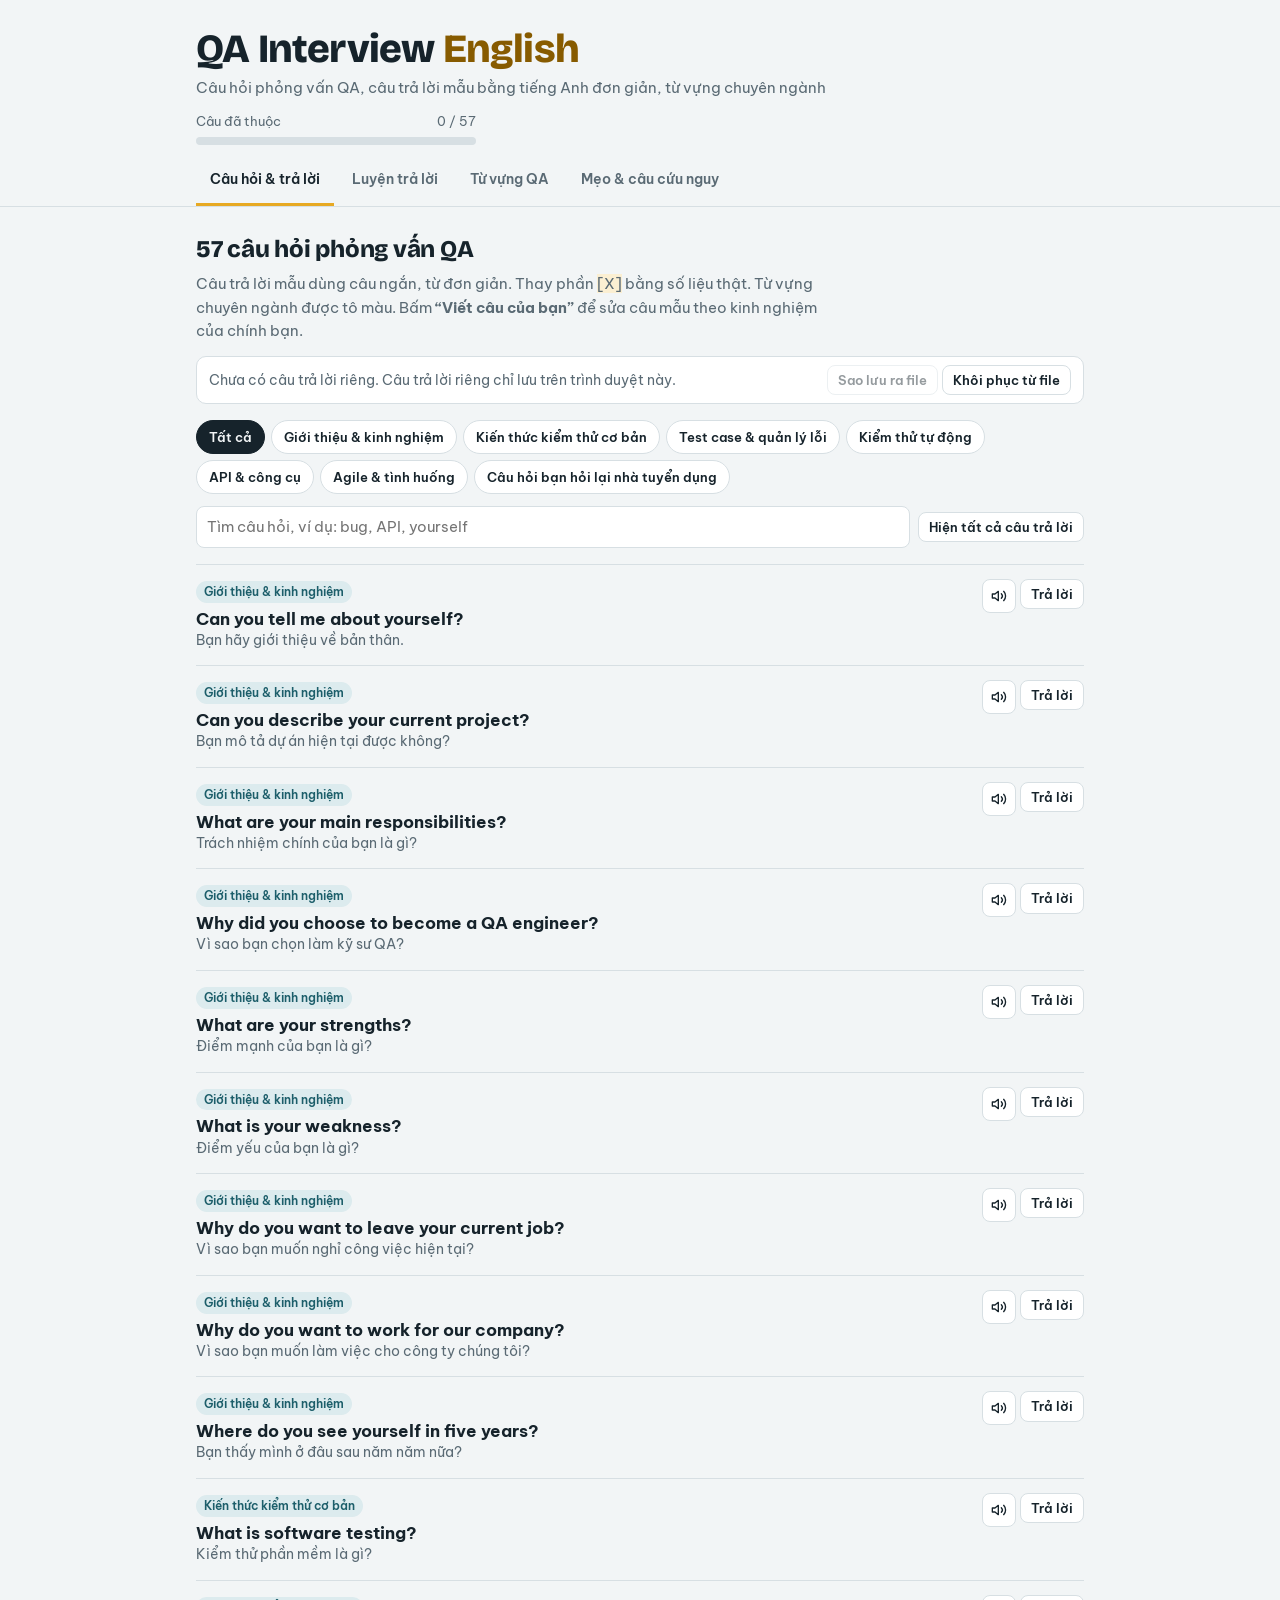
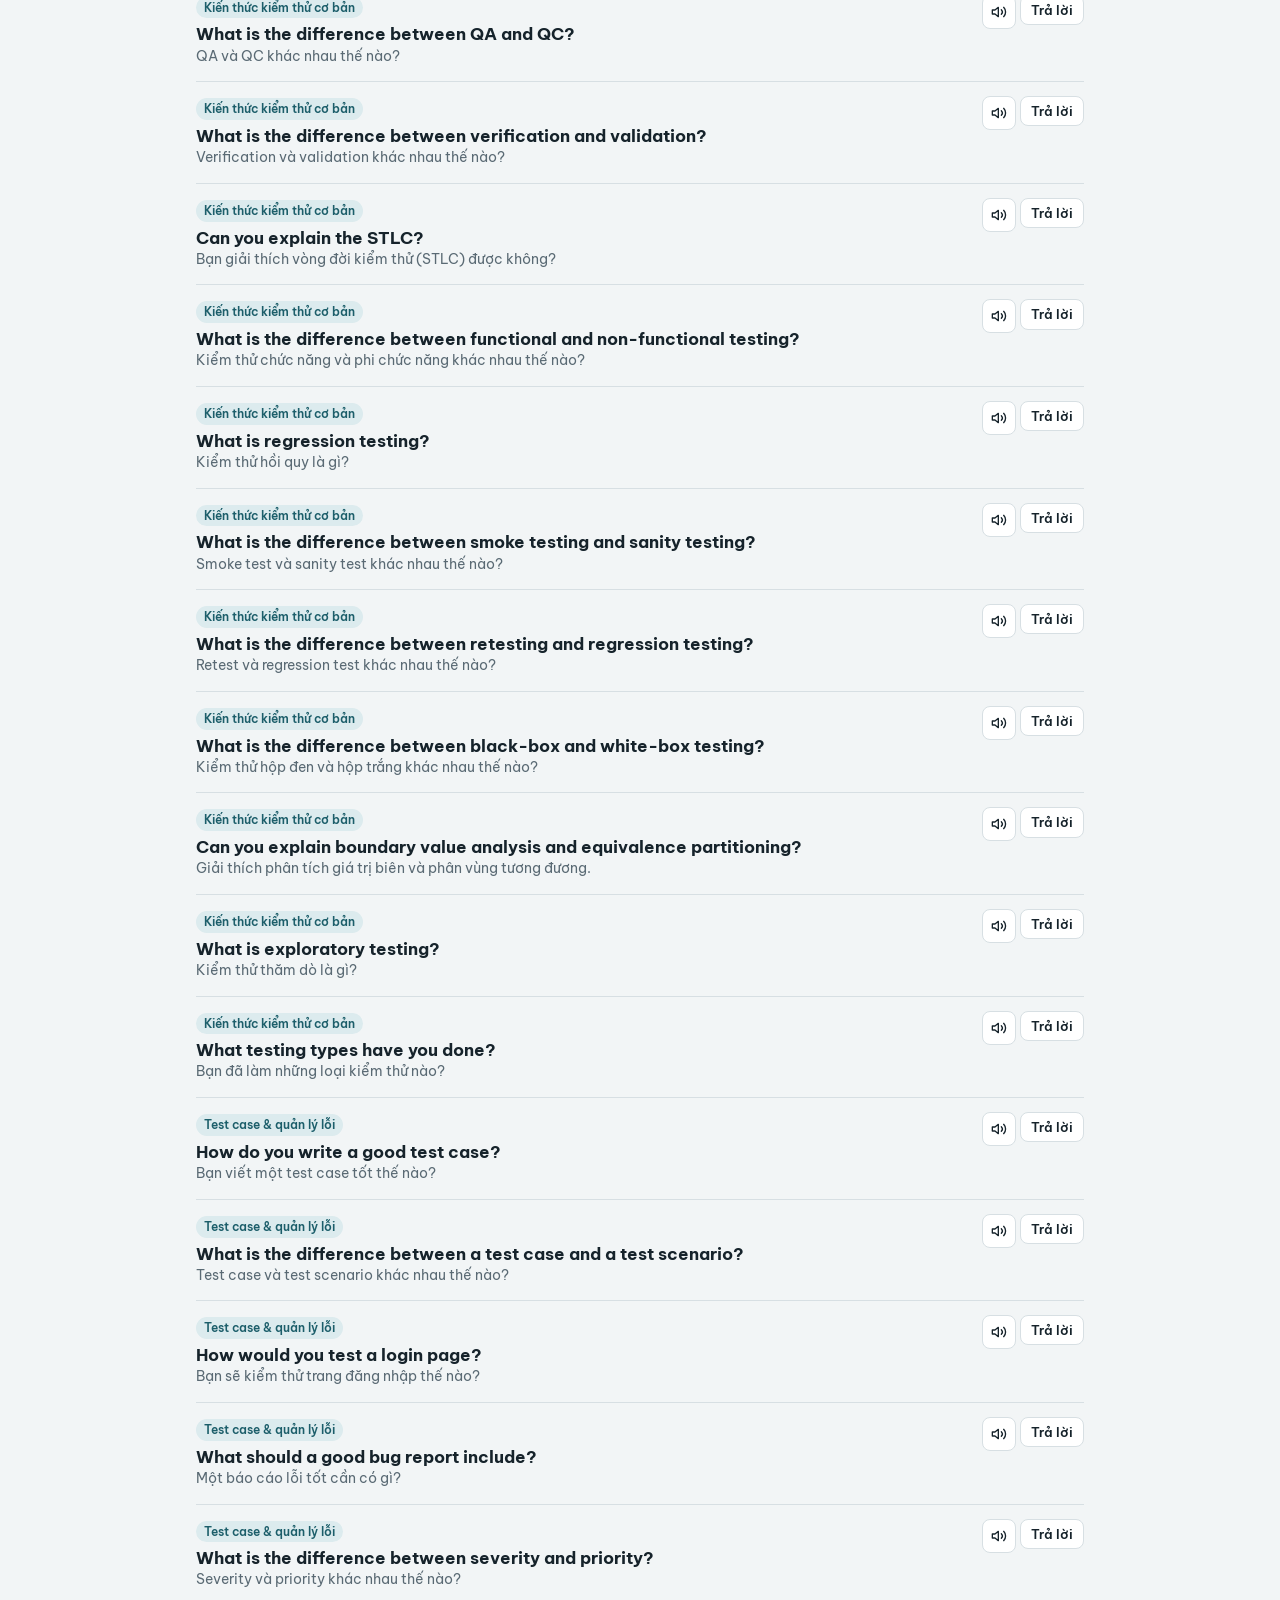
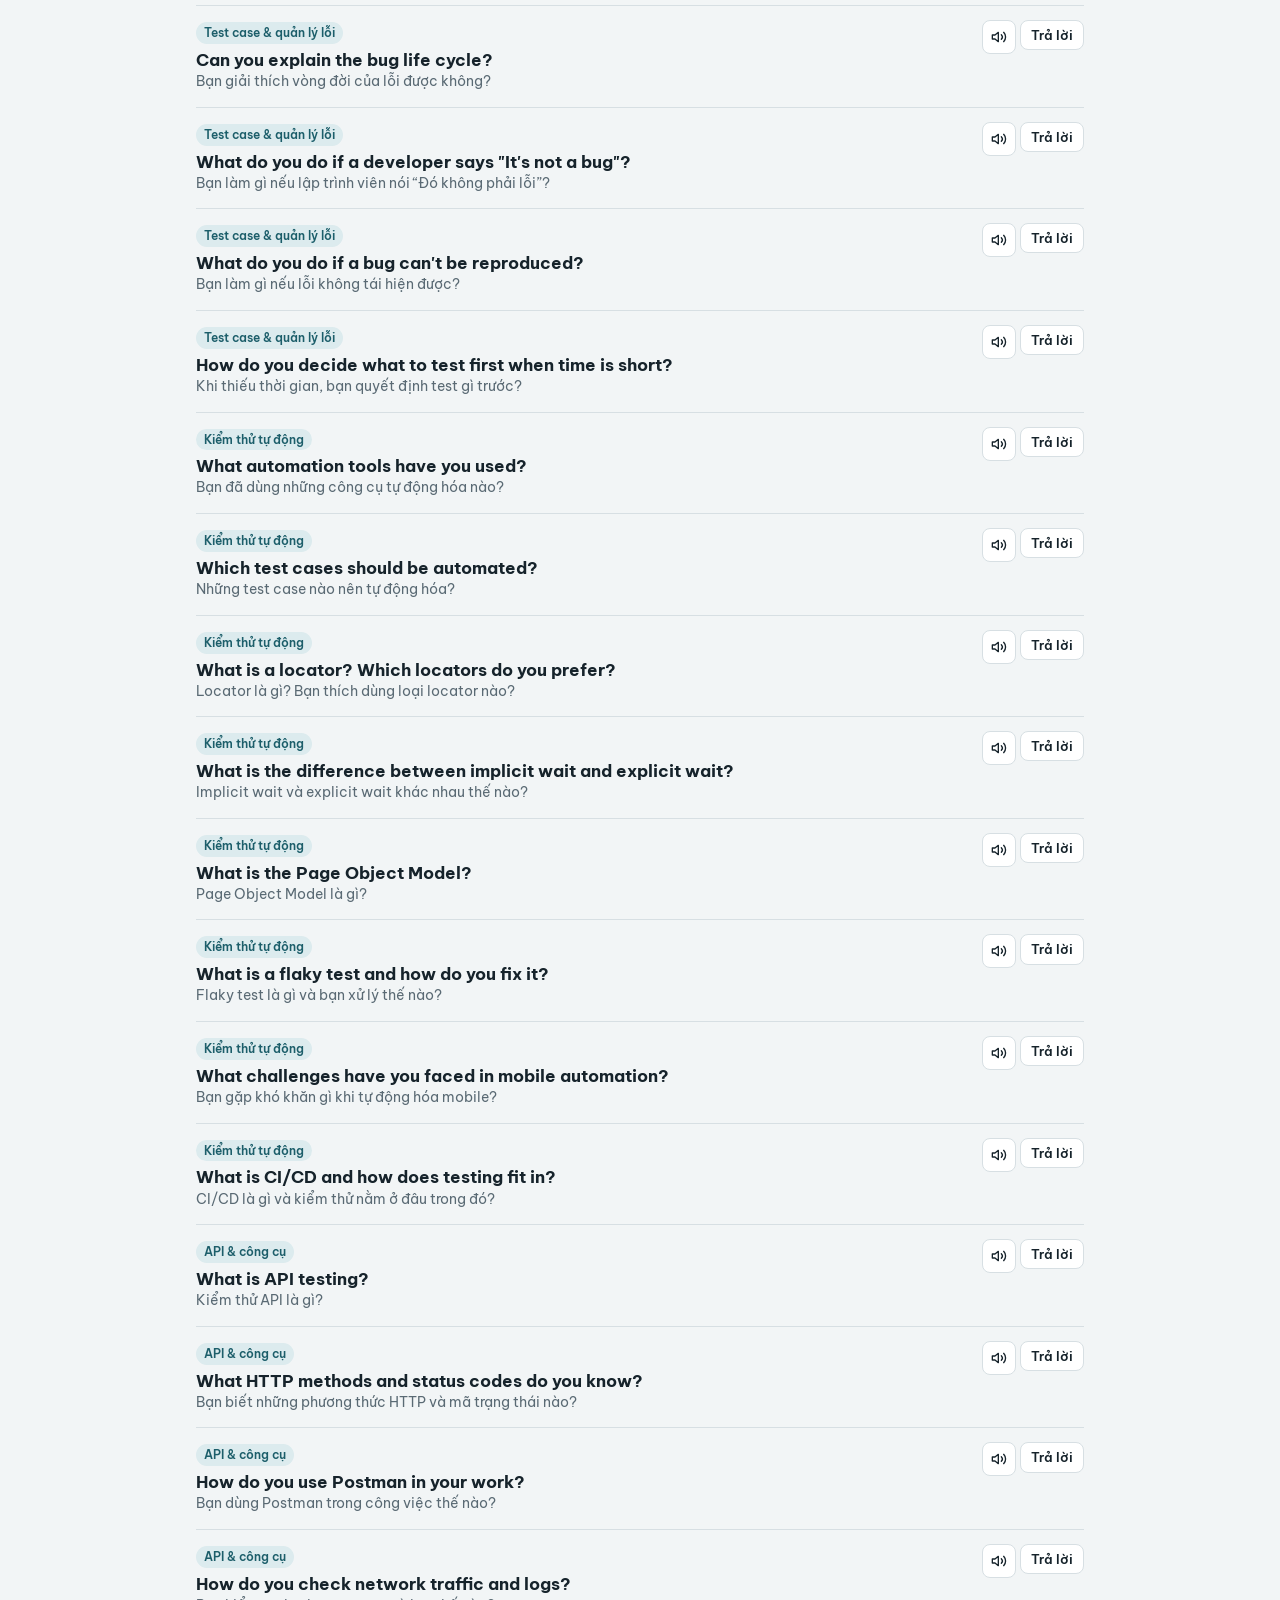
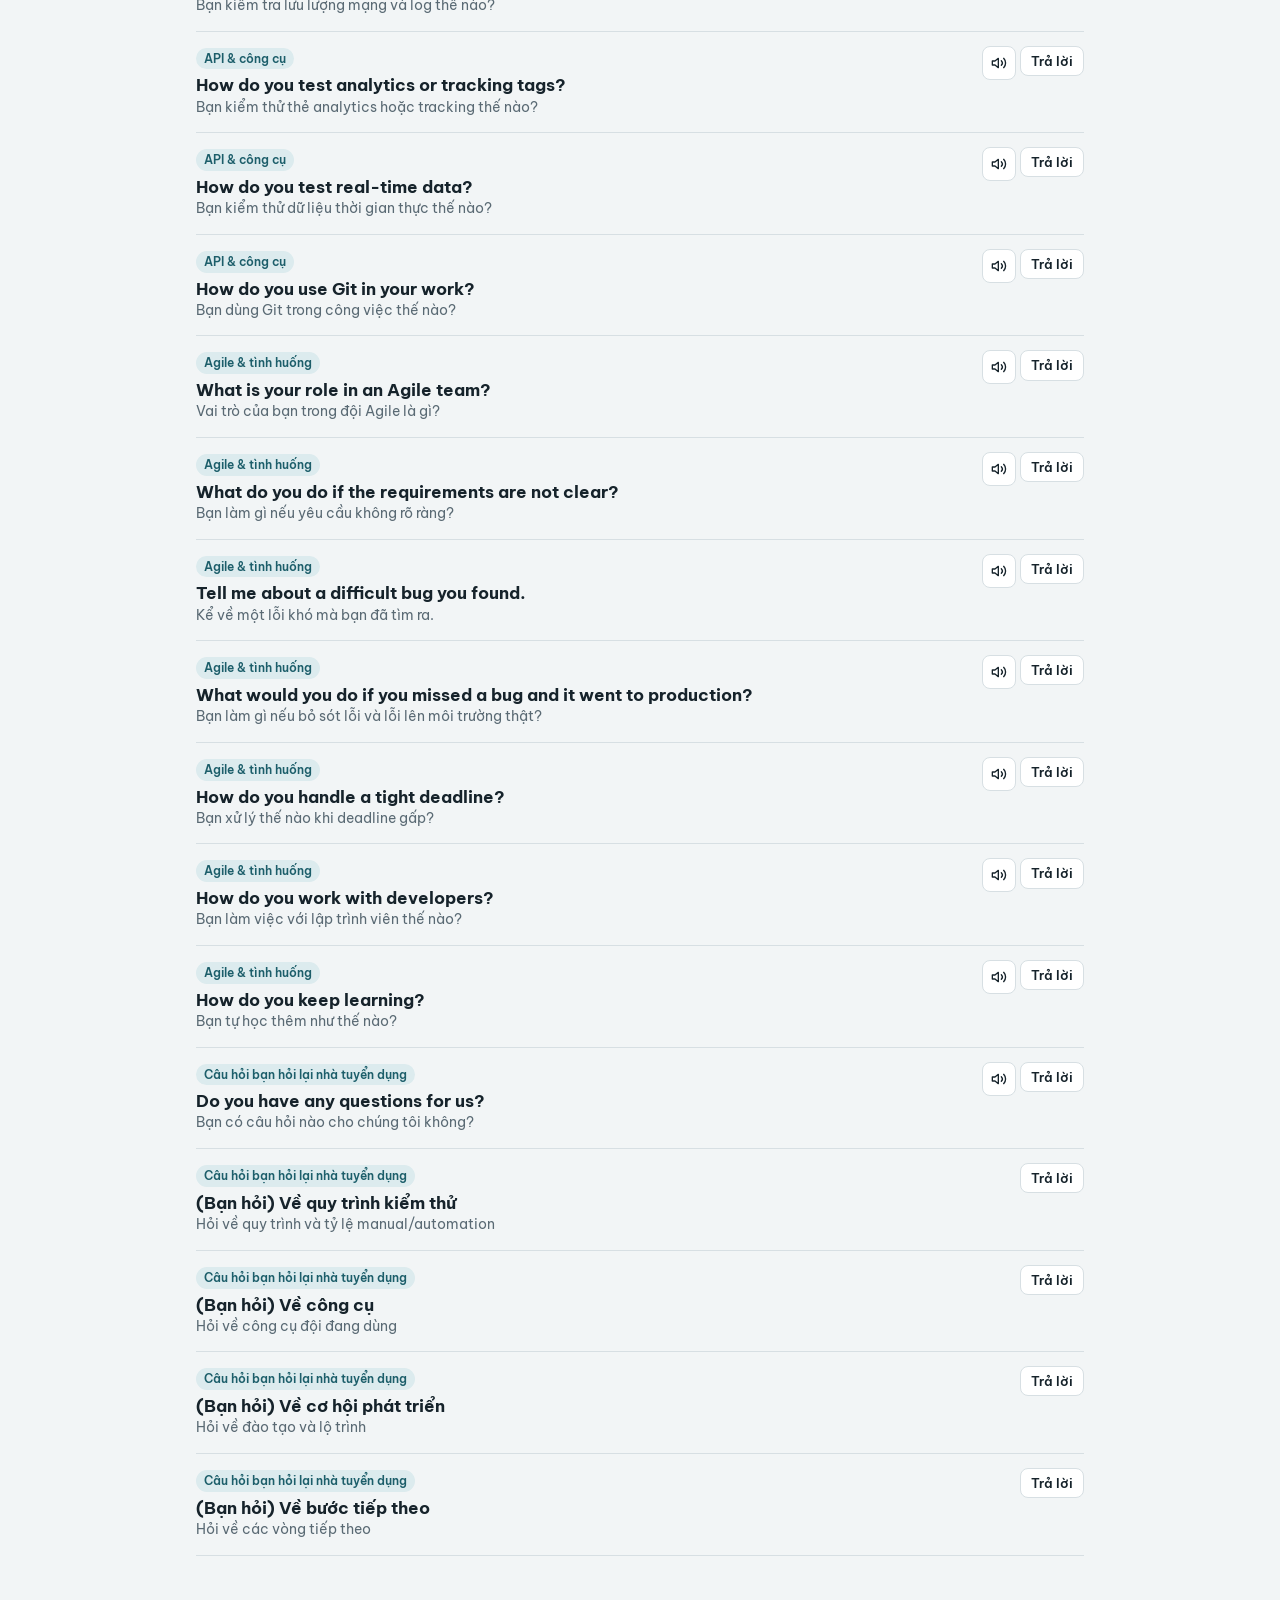
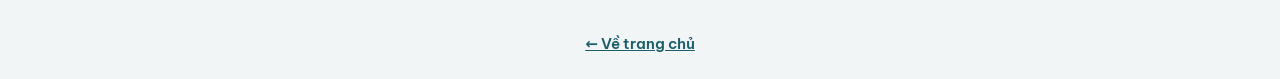
==== commit c415bbbd: "Add custom answers per question and 38 new QA vocabulary words Co-Authored-By: Claude Opus 5.5 <nore" ====
--- a/qa-interview.html
+++ b/qa-interview.html
@@ -220,6 +220,16 @@
 .ans .avi{color:var(--muted);font-size:14px;margin-top:8px;padding-top:8px;border-top:1px dashed var(--line)}
 .ans .tip{margin-top:10px}
 .ans .row{display:flex;flex-wrap:wrap;gap:6px;margin-top:10px}
+.qa .cat.mine{color:var(--gold-ink);background:var(--gold-soft);margin-left:4px}
+.ans .sample{margin-top:10px;padding:8px 12px;border-radius:8px;background:var(--paper)}
+.ans .sample summary{cursor:pointer;color:var(--sea);font-size:13.5px;font-weight:600}
+.ans .sample .aen{margin-top:6px;font-size:14.5px}
+.myedit label{display:flex;flex-direction:column;gap:4px;font-size:13px;font-weight:600;color:var(--ink);margin-bottom:10px}
+.myedit textarea{font:inherit;font-size:15px;line-height:1.55;padding:8px 10px;border-radius:8px;border:1px solid var(--line);background:var(--paper);color:var(--ink);width:100%;resize:vertical}
+.myedit textarea:focus-visible{outline:2px solid var(--sea);outline-offset:2px}
+.mybar{display:flex;flex-wrap:wrap;justify-content:space-between;align-items:center;gap:8px 12px;font-size:13.5px;color:var(--muted);background:var(--card);border:1px solid var(--line);border-radius:var(--r);padding:8px 12px;margin:-6px 0 16px}
+.mybar b{color:var(--ink)}
+.mybar span:last-child{display:flex;flex-wrap:wrap;gap:4px}
 .icon.ok{color:var(--good);border-color:var(--good);background:var(--good-soft)}
 .stats{display:flex;flex-wrap:wrap;gap:8px 20px;font-size:13.5px;color:var(--muted);margin-bottom:14px;font-variant-numeric:tabular-nums}
 .stats b{color:var(--ink)}
@@ -278,15 +288,17 @@
 </main>
 
 <script>
-const DATA = {"qa":[{"c":0,"q":"Can you tell me about yourself?","qv":"Bạn hãy giới thiệu về bản thân.","a":"My name is Thao. I'm a QA engineer with [X] years of experience in web and mobile testing. I do both manual and automation testing. I have worked with Selenium, Appium, and Postman. Recently, I tested a real-time stock trading app for a Japanese client. I'm now learning JavaScript to grow into an SDET role.","av":"Tôi tên Thảo. Tôi là kỹ sư QA với [X] năm kinh nghiệm kiểm thử web và mobile. Tôi làm cả kiểm thử thủ công và tự động. Tôi đã làm với Selenium, Appium và Postman. Gần đây tôi kiểm thử một ứng dụng giao dịch chứng khoán thời gian thực cho khách hàng Nhật. Hiện tôi đang học JavaScript để phát triển lên vị trí SDET.","t":"Giữ trong 1 phút: hiện tại (bạn là ai) → kinh nghiệm chính → dự án nổi bật → mục tiêu. Thay [X] bằng số năm thật."},{"c":0,"q":"Can you describe your current project?","qv":"Bạn mô tả dự án hiện tại được không?","a":"I'm working on a stock trading app for a Japanese securities company. I test the real-time order book, which shows stock prices that update every second. I also test the passkey login feature on web and iOS. I write test cases, find bugs, and report them in Japanese to the client team.","av":"Tôi đang làm một ứng dụng giao dịch chứng khoán cho một công ty chứng khoán Nhật. Tôi kiểm thử bảng giá (order book) thời gian thực, nơi giá cổ phiếu cập nhật mỗi giây. Tôi cũng kiểm thử tính năng đăng nhập bằng passkey trên web và iOS. Tôi viết test case, tìm lỗi và báo lỗi bằng tiếng Nhật cho đội khách hàng.","t":"Không nêu tên khách hàng thật nếu có cam kết bảo mật (NDA). Nói “a Japanese securities company” là đủ."},{"c":0,"q":"What are your main responsibilities?","qv":"Trách nhiệm chính của bạn là gì?","a":"I read the requirements and write test cases. I execute tests, report bugs, and verify bug fixes. I also do regression testing before each release. I work closely with developers and the BA to make sure everyone understands the requirements.","av":"Tôi đọc yêu cầu và viết test case. Tôi chạy test, báo lỗi và kiểm tra lại lỗi đã sửa. Tôi cũng làm kiểm thử hồi quy trước mỗi lần phát hành. Tôi làm việc chặt chẽ với lập trình viên và BA để đảm bảo mọi người hiểu đúng yêu cầu.","t":""},{"c":0,"q":"Why did you choose to become a QA engineer?","qv":"Vì sao bạn chọn làm kỹ sư QA?","a":"I like finding problems and thinking about how users will use a product. I'm careful and I pay attention to details. I feel happy when I find an important bug before the user does. QA lets me help the team build a better product.","av":"Tôi thích tìm ra vấn đề và suy nghĩ người dùng sẽ dùng sản phẩm thế nào. Tôi cẩn thận và chú ý chi tiết. Tôi thấy vui khi tìm ra một lỗi quan trọng trước khi người dùng gặp phải. Nghề QA giúp tôi góp phần cùng đội làm ra sản phẩm tốt hơn.","t":""},{"c":0,"q":"What are your strengths?","qv":"Điểm mạnh của bạn là gì?","a":"I'm very detail-oriented, so I often find bugs that others miss. I'm also good at communication. I can read Japanese specifications and report bugs in Japanese, which helps when working with Japanese clients.","av":"Tôi rất chú ý chi tiết nên hay tìm ra những lỗi người khác bỏ sót. Tôi cũng giao tiếp tốt. Tôi đọc được tài liệu đặc tả tiếng Nhật và báo lỗi bằng tiếng Nhật, rất có ích khi làm với khách hàng Nhật.","t":"Mỗi điểm mạnh nên kèm một ví dụ hoặc bằng chứng."},{"c":0,"q":"What is your weakness?","qv":"Điểm yếu của bạn là gì?","a":"My English speaking is not very fluent yet. To improve, I practice speaking every day and I use English in my work emails. I'm also still learning programming, so I'm studying JavaScript and building small projects.","av":"Khả năng nói tiếng Anh của tôi chưa thật trôi chảy. Để cải thiện, tôi luyện nói mỗi ngày và dùng tiếng Anh trong email công việc. Tôi cũng đang học lập trình nên đang học JavaScript và làm các dự án nhỏ.","t":"Nói một điểm yếu thật nhưng không quá nghiêm trọng, và luôn kèm việc bạn đang làm để cải thiện."},{"c":0,"q":"Why do you want to leave your current job?","qv":"Vì sao bạn muốn nghỉ công việc hiện tại?","a":"I have learned a lot in my current job. Now I want to grow more in automation testing, and I'm looking for a company where I can write more automation scripts and learn from a strong team.","av":"Tôi đã học được rất nhiều ở công việc hiện tại. Giờ tôi muốn phát triển thêm về kiểm thử tự động, và tôi đang tìm một công ty nơi tôi có thể viết nhiều script tự động hơn và học hỏi từ một đội mạnh.","t":"Không nói xấu công ty cũ. Tập trung vào điều bạn muốn hướng tới."},{"c":0,"q":"Why do you want to work for our company?","qv":"Vì sao bạn muốn làm việc cho công ty chúng tôi?","a":"I read about your products and I think they are interesting. I also saw that your team uses automation and Agile, which matches my goals. I believe my experience in web and mobile testing can help your team.","av":"Tôi đã tìm hiểu về sản phẩm của công ty và thấy rất thú vị. Tôi cũng thấy đội của anh chị dùng kiểm thử tự động và Agile, phù hợp với mục tiêu của tôi. Tôi tin kinh nghiệm kiểm thử web và mobile của tôi có thể giúp ích cho đội.","t":"Trước buổi phỏng vấn, tìm hiểu sản phẩm của công ty và thay câu đầu bằng chi tiết cụ thể."},{"c":0,"q":"Where do you see yourself in five years?","qv":"Bạn thấy mình ở đâu sau năm năm nữa?","a":"In five years, I want to be a senior SDET. I want to build automation frameworks and help junior testers learn. I also want to be able to work confidently in English.","av":"Trong năm năm, tôi muốn là một SDET cấp cao. Tôi muốn xây dựng framework kiểm thử tự động và giúp các bạn tester mới học hỏi. Tôi cũng muốn làm việc tự tin bằng tiếng Anh.","t":""},{"c":1,"q":"What is software testing?","qv":"Kiểm thử phần mềm là gì?","a":"Software testing is the process of checking if a product works as expected. We compare the actual result with the expected result. The goal is to find bugs early and make sure the product meets the requirements.","av":"Kiểm thử phần mềm là quá trình kiểm tra xem sản phẩm có hoạt động như mong đợi không. Chúng ta so sánh kết quả thực tế với kết quả mong đợi. Mục tiêu là tìm lỗi sớm và đảm bảo sản phẩm đáp ứng yêu cầu.","t":""},{"c":1,"q":"What is the difference between QA and QC?","qv":"QA và QC khác nhau thế nào?","a":"QA is about the process. It tries to prevent bugs, for example by improving how the team works. QC is about the product. It finds bugs by testing the product. QA is proactive and QC is reactive.","av":"QA tập trung vào quy trình, nhằm phòng ngừa lỗi, ví dụ cải thiện cách đội làm việc. QC tập trung vào sản phẩm, tìm lỗi bằng cách kiểm thử sản phẩm. QA mang tính chủ động phòng ngừa, QC mang tính phát hiện.","t":""},{"c":1,"q":"What is the difference between verification and validation?","qv":"Verification và validation khác nhau thế nào?","a":"Verification asks \"Are we building the product right?\" We check documents and design, for example with reviews. Validation asks \"Are we building the right product?\" We test the real product to see if it meets the user's needs.","av":"Verification hỏi “Chúng ta làm sản phẩm có đúng cách không?”, kiểm tra tài liệu và thiết kế, ví dụ bằng review. Validation hỏi “Chúng ta có làm đúng sản phẩm người dùng cần không?”, kiểm thử sản phẩm thật.","t":""},{"c":1,"q":"Can you explain the STLC?","qv":"Bạn giải thích vòng đời kiểm thử (STLC) được không?","a":"STLC has six main steps. First, requirement analysis. Second, test planning. Third, test case design. Fourth, test environment setup. Fifth, test execution. And last, test closure, where we write the test report.","av":"STLC có sáu bước chính: phân tích yêu cầu, lập kế hoạch kiểm thử, thiết kế test case, chuẩn bị môi trường kiểm thử, thực thi kiểm thử, và kết thúc kiểm thử, khi viết báo cáo kiểm thử.","t":"Đếm bằng First, Second, Third… giúp câu trả lời rõ ràng và dễ nói."},{"c":1,"q":"What is the difference between functional and non-functional testing?","qv":"Kiểm thử chức năng và phi chức năng khác nhau thế nào?","a":"Functional testing checks what the system does, for example, can the user log in. Non-functional testing checks how well the system works, for example performance, security, and usability.","av":"Kiểm thử chức năng kiểm tra hệ thống làm gì, ví dụ người dùng có đăng nhập được không. Kiểm thử phi chức năng kiểm tra hệ thống hoạt động tốt đến đâu, ví dụ hiệu năng, bảo mật, tính dễ dùng.","t":""},{"c":1,"q":"What is regression testing?","qv":"Kiểm thử hồi quy là gì?","a":"Regression testing means testing old features again after a code change. We do it to make sure the new change didn't break anything that worked before. It's a good candidate for automation because we run it many times.","av":"Kiểm thử hồi quy là kiểm thử lại các tính năng cũ sau khi code thay đổi, để đảm bảo thay đổi mới không làm hỏng những gì trước đó đang chạy tốt. Đây là phần nên tự động hóa vì phải chạy nhiều lần.","t":""},{"c":1,"q":"What is the difference between smoke testing and sanity testing?","qv":"Smoke test và sanity test khác nhau thế nào?","a":"Smoke testing is a quick test of the main features on a new build. It checks if the build is stable enough for more testing. Sanity testing is a quick check of one specific area after a small change or bug fix.","av":"Smoke test là kiểm tra nhanh các tính năng chính trên một bản build mới, để xem bản build đủ ổn định để kiểm thử tiếp không. Sanity test là kiểm tra nhanh một phần cụ thể sau một thay đổi nhỏ hoặc sau khi sửa lỗi.","t":""},{"c":1,"q":"What is the difference between retesting and regression testing?","qv":"Retest và regression test khác nhau thế nào?","a":"Retesting means testing a bug again after it is fixed, to confirm the fix works. Regression testing means testing other related features to make sure the fix didn't create new bugs.","av":"Retest là kiểm thử lại chính lỗi đó sau khi sửa, để xác nhận đã sửa đúng. Regression test là kiểm thử các tính năng liên quan khác để đảm bảo việc sửa lỗi không tạo ra lỗi mới.","t":""},{"c":1,"q":"What is the difference between black-box and white-box testing?","qv":"Kiểm thử hộp đen và hộp trắng khác nhau thế nào?","a":"In black-box testing, we test without looking at the code. We only check inputs and outputs. In white-box testing, we know the code and we test the internal logic, like paths and conditions.","av":"Kiểm thử hộp đen là kiểm thử không cần xem code, chỉ kiểm tra đầu vào và đầu ra. Kiểm thử hộp trắng là biết code và kiểm thử logic bên trong, như các nhánh và điều kiện.","t":""},{"c":1,"q":"Can you explain boundary value analysis and equivalence partitioning?","qv":"Giải thích phân tích giá trị biên và phân vùng tương đương.","a":"Equivalence partitioning divides input data into groups that should behave the same, so we test one value from each group. Boundary value analysis tests the values at the edges. For example, if age must be 18 to 60, I test 17, 18, 60, and 61.","av":"Phân vùng tương đương chia dữ liệu đầu vào thành các nhóm có cùng cách xử lý, nên chỉ cần test một giá trị mỗi nhóm. Phân tích giá trị biên kiểm thử các giá trị ở rìa. Ví dụ nếu tuổi phải từ 18 đến 60, tôi test 17, 18, 60 và 61.","t":"Luôn đưa ví dụ cụ thể. Người phỏng vấn đánh giá cao việc bạn áp dụng được."},{"c":1,"q":"What is exploratory testing?","qv":"Kiểm thử thăm dò là gì?","a":"Exploratory testing is testing without detailed test cases. The tester learns the product, designs tests, and runs them at the same time. It's useful when time is short or when the requirements are not clear.","av":"Kiểm thử thăm dò là kiểm thử không có test case chi tiết. Tester vừa tìm hiểu sản phẩm, vừa thiết kế và chạy test cùng lúc. Cách này hữu ích khi thiếu thời gian hoặc yêu cầu chưa rõ ràng.","t":""},{"c":1,"q":"What testing types have you done?","qv":"Bạn đã làm những loại kiểm thử nào?","a":"I have done functional testing, regression testing, smoke testing, API testing, and UI testing on web and mobile. I have also done compatibility testing on different browsers, like checking analytics tags on Safari and Chrome.","av":"Tôi đã làm kiểm thử chức năng, hồi quy, smoke test, kiểm thử API và giao diện trên web và mobile. Tôi cũng làm kiểm thử tương thích trên các trình duyệt khác nhau, như kiểm tra thẻ analytics trên Safari và Chrome.","t":""},{"c":2,"q":"How do you write a good test case?","qv":"Bạn viết một test case tốt thế nào?","a":"A good test case is clear and easy to follow. It has an ID, a title, preconditions, test steps, test data, and an expected result. Each test case should test one thing. Another person should be able to run it without asking me.","av":"Một test case tốt phải rõ ràng, dễ làm theo. Nó có mã, tiêu đề, điều kiện tiên quyết, các bước, dữ liệu test và kết quả mong đợi. Mỗi test case chỉ kiểm tra một điều. Người khác có thể chạy mà không cần hỏi tôi.","t":""},{"c":2,"q":"What is the difference between a test case and a test scenario?","qv":"Test case và test scenario khác nhau thế nào?","a":"A test scenario is a high-level idea of what to test, for example \"Check the login function.\" A test case is detailed. It has exact steps, data, and expected results, for example \"Log in with a wrong password.\"","av":"Test scenario là ý tưởng tổng quát cần kiểm thử gì, ví dụ “Kiểm tra chức năng đăng nhập”. Test case thì chi tiết, có bước, dữ liệu và kết quả mong đợi cụ thể, ví dụ “Đăng nhập với mật khẩu sai”.","t":""},{"c":2,"q":"How would you test a login page?","qv":"Bạn sẽ kiểm thử trang đăng nhập thế nào?","a":"First, I test valid login with a correct username and password. Then I test negative cases: wrong password, empty fields, and a locked account. I also check the password is hidden, the error messages are clear, and the \"Forgot password\" link works. Finally, I check security, like SQL injection and too many failed attempts.","av":"Đầu tiên, tôi test đăng nhập hợp lệ với tài khoản và mật khẩu đúng. Sau đó tôi test các trường hợp sai: sai mật khẩu, để trống, tài khoản bị khóa. Tôi cũng kiểm tra mật khẩu được ẩn, thông báo lỗi rõ ràng và link “Quên mật khẩu” hoạt động. Cuối cùng tôi kiểm tra bảo mật, như SQL injection và đăng nhập sai quá nhiều lần.","t":"Câu hỏi rất hay gặp. Chia ý: positive → negative → UI → security."},{"c":2,"q":"What should a good bug report include?","qv":"Một báo cáo lỗi tốt cần có gì?","a":"A good bug report has a clear title, steps to reproduce, the expected result, and the actual result. I also add the environment, like the device, OS, and browser, plus screenshots or videos and logs. I set the severity and priority too.","av":"Một báo cáo lỗi tốt có tiêu đề rõ ràng, các bước tái hiện, kết quả mong đợi và kết quả thực tế. Tôi cũng ghi môi trường như thiết bị, hệ điều hành, trình duyệt, kèm ảnh chụp hoặc video và log. Tôi cũng đặt mức độ nghiêm trọng và độ ưu tiên.","t":""},{"c":2,"q":"What is the difference between severity and priority?","qv":"Severity và priority khác nhau thế nào?","a":"Severity is how serious the bug is for the system. Priority is how soon we need to fix it. For example, a spelling mistake in the company logo is low severity but high priority. An app crash in a rarely used feature can be high severity but lower priority.","av":"Severity là lỗi nghiêm trọng đến mức nào với hệ thống. Priority là cần sửa gấp đến mức nào. Ví dụ lỗi chính tả ở logo công ty có severity thấp nhưng priority cao. App bị crash ở một tính năng ít dùng có thể severity cao nhưng priority thấp hơn.","t":"Ví dụ “logo sai chính tả” là cách giải thích kinh điển, nên học thuộc."},{"c":2,"q":"Can you explain the bug life cycle?","qv":"Bạn giải thích vòng đời của lỗi được không?","a":"When I find a bug, its status is New. The lead assigns it to a developer, so it becomes Assigned. The developer fixes it and changes it to Fixed. I retest it. If it works, I close it. If not, I reopen it. A bug can also be Rejected or Deferred.","av":"Khi tôi tìm thấy lỗi, trạng thái là New. Trưởng nhóm giao cho lập trình viên nên thành Assigned. Lập trình viên sửa xong chuyển thành Fixed. Tôi kiểm tra lại. Nếu ổn tôi đóng lỗi (Closed), nếu chưa thì mở lại (Reopened). Lỗi cũng có thể bị từ chối (Rejected) hoặc hoãn lại (Deferred).","t":""},{"c":2,"q":"What do you do if a developer says \"It's not a bug\"?","qv":"Bạn làm gì nếu lập trình viên nói “Đó không phải lỗi”?","a":"First, I check the requirement again to make sure I understand it correctly. Then I show the developer clear evidence, like steps, screenshots, and the related part of the spec. If we still don't agree, I ask the BA or product owner to decide.","av":"Đầu tiên tôi đọc lại yêu cầu để chắc mình hiểu đúng. Sau đó tôi đưa cho lập trình viên bằng chứng rõ ràng như các bước, ảnh chụp và phần đặc tả liên quan. Nếu vẫn chưa thống nhất, tôi nhờ BA hoặc product owner quyết định.","t":""},{"c":2,"q":"What do you do if a bug can't be reproduced?","qv":"Bạn làm gì nếu lỗi không tái hiện được?","a":"I try again with different data, devices, and network conditions. I check the logs, for example in Datadog, and the network requests in Proxyman. I write down everything I tried. If I still can't reproduce it, I report it with all the details and mark it as hard to reproduce.","av":"Tôi thử lại với dữ liệu, thiết bị và điều kiện mạng khác nhau. Tôi kiểm tra log, ví dụ trên Datadog, và các request mạng trên Proxyman. Tôi ghi lại mọi thứ đã thử. Nếu vẫn không tái hiện được, tôi báo lỗi kèm đầy đủ chi tiết và ghi chú là khó tái hiện.","t":""},{"c":2,"q":"How do you decide what to test first when time is short?","qv":"Khi thiếu thời gian, bạn quyết định test gì trước?","a":"I use risk-based testing. I test the most important features first, like login, payment, or placing an order. I also focus on areas with recent changes and areas that had many bugs before. Then I tell my lead clearly what I didn't have time to test.","av":"Tôi dùng kiểm thử dựa trên rủi ro. Tôi test các tính năng quan trọng nhất trước, như đăng nhập, thanh toán, đặt lệnh. Tôi cũng tập trung vào phần mới thay đổi và phần trước đây có nhiều lỗi. Sau đó tôi báo rõ với trưởng nhóm những gì chưa kịp test.","t":""},{"c":3,"q":"What automation tools have you used?","qv":"Bạn đã dùng những công cụ tự động hóa nào?","a":"I have used Selenium for web automation and Appium for mobile automation on iOS. I'm now learning JavaScript and frameworks like Playwright. I also use Postman to test APIs.","av":"Tôi đã dùng Selenium để tự động hóa web và Appium để tự động hóa mobile trên iOS. Hiện tôi đang học JavaScript và các framework như Playwright. Tôi cũng dùng Postman để kiểm thử API.","t":"Chỉ nói những công cụ bạn thật sự đã dùng. Người phỏng vấn sẽ hỏi sâu."},{"c":3,"q":"Which test cases should be automated?","qv":"Những test case nào nên tự động hóa?","a":"We should automate test cases that run many times, like regression tests and smoke tests. Also tests that are stable, take a long time to run manually, or need a lot of data. We should not automate tests that change often or only run once.","av":"Nên tự động hóa những test case chạy nhiều lần như regression và smoke test. Cả những test ổn định, chạy tay mất nhiều thời gian hoặc cần nhiều dữ liệu. Không nên tự động hóa những test hay thay đổi hoặc chỉ chạy một lần.","t":""},{"c":3,"q":"What is a locator? Which locators do you prefer?","qv":"Locator là gì? Bạn thích dùng loại locator nào?","a":"A locator is a way to find an element on the page. Common locators are ID, name, CSS selector, and XPath. I prefer ID or a test ID because they are fast and stable. I use XPath only when there is no better option.","av":"Locator là cách để tìm một phần tử trên trang. Các locator phổ biến là ID, name, CSS selector và XPath. Tôi thích dùng ID hoặc test ID vì nhanh và ổn định. Tôi chỉ dùng XPath khi không có lựa chọn tốt hơn.","t":""},{"c":3,"q":"What is the difference between implicit wait and explicit wait?","qv":"Implicit wait và explicit wait khác nhau thế nào?","a":"An implicit wait is set once and applies to all elements. An explicit wait waits for a specific condition, for example until a button is clickable. Explicit wait is better because it's more precise. We should avoid using sleep.","av":"Implicit wait được đặt một lần và áp dụng cho mọi phần tử. Explicit wait chờ một điều kiện cụ thể, ví dụ đến khi nút bấm được. Explicit wait tốt hơn vì chính xác hơn. Nên tránh dùng sleep.","t":""},{"c":3,"q":"What is the Page Object Model?","qv":"Page Object Model là gì?","a":"Page Object Model is a design pattern. Each page of the app has its own class with its elements and actions. The test scripts call these methods. It makes the code easier to read and maintain, because if the UI changes, we only update one place.","av":"Page Object Model là một mẫu thiết kế. Mỗi trang của ứng dụng có một class riêng chứa các phần tử và thao tác. Script test gọi các hàm này. Code dễ đọc và dễ bảo trì hơn, vì khi giao diện thay đổi chỉ cần sửa một chỗ.","t":""},{"c":3,"q":"What is a flaky test and how do you fix it?","qv":"Flaky test là gì và bạn xử lý thế nào?","a":"A flaky test sometimes passes and sometimes fails without any code change. Common causes are timing issues, unstable test data, or bad locators. I fix it by using explicit waits, stable locators, and independent test data.","av":"Flaky test là test lúc pass lúc fail dù code không đổi. Nguyên nhân thường gặp là vấn đề thời gian chờ, dữ liệu test không ổn định hoặc locator kém. Tôi xử lý bằng explicit wait, locator ổn định và dữ liệu test độc lập.","t":""},{"c":3,"q":"What challenges have you faced in mobile automation?","qv":"Bạn gặp khó khăn gì khi tự động hóa mobile?","a":"In iOS automation with Appium, I had problems setting up WebDriverAgent, like code signing errors. I also had a compatibility issue because my Mac couldn't run the newest Xcode version. I solved it by reading the documentation, checking the logs carefully, and using the correct Xcode version.","av":"Khi tự động hóa iOS với Appium, tôi gặp vấn đề cài đặt WebDriverAgent, như lỗi ký code. Tôi cũng gặp vấn đề tương thích vì máy Mac không chạy được bản Xcode mới nhất. Tôi giải quyết bằng cách đọc tài liệu, kiểm tra log kỹ và dùng đúng phiên bản Xcode.","t":"Kể một khó khăn thật: vấn đề → bạn đã làm gì → kết quả."},{"c":3,"q":"What is CI/CD and how does testing fit in?","qv":"CI/CD là gì và kiểm thử nằm ở đâu trong đó?","a":"CI/CD means continuous integration and continuous delivery. Every time developers push code, the pipeline builds the app and runs automated tests automatically. If a test fails, the team knows quickly. This helps us find bugs early.","av":"CI/CD là tích hợp liên tục và chuyển giao liên tục. Mỗi lần lập trình viên đẩy code lên, pipeline tự động build ứng dụng và chạy test tự động. Nếu có test fail, cả đội biết ngay. Điều này giúp phát hiện lỗi sớm.","t":""},{"c":4,"q":"What is API testing?","qv":"Kiểm thử API là gì?","a":"API testing checks the communication between systems without using the UI. I send a request and check the response: the status code, the data, and the response time. It's faster than UI testing and can find bugs earlier.","av":"Kiểm thử API kiểm tra việc giao tiếp giữa các hệ thống mà không qua giao diện. Tôi gửi request và kiểm tra response: mã trạng thái, dữ liệu và thời gian phản hồi. Cách này nhanh hơn kiểm thử giao diện và tìm lỗi sớm hơn.","t":""},{"c":4,"q":"What HTTP methods and status codes do you know?","qv":"Bạn biết những phương thức HTTP và mã trạng thái nào?","a":"The common methods are GET to read data, POST to create, PUT or PATCH to update, and DELETE to remove. Common status codes are 200 OK, 201 Created, 400 Bad Request, 401 Unauthorized, 403 Forbidden, 404 Not Found, and 500 Internal Server Error.","av":"Các phương thức phổ biến: GET để đọc dữ liệu, POST để tạo, PUT hoặc PATCH để cập nhật, DELETE để xóa. Các mã phổ biến: 200 OK, 201 đã tạo, 400 request sai, 401 chưa xác thực, 403 bị cấm, 404 không tìm thấy, 500 lỗi máy chủ.","t":""},{"c":4,"q":"How do you use Postman in your work?","qv":"Bạn dùng Postman trong công việc thế nào?","a":"I use Postman to send API requests and check the responses. I organize requests in collections and use environment variables for different servers. I also write simple tests in Postman to check the status code and the response data.","av":"Tôi dùng Postman để gửi request API và kiểm tra response. Tôi sắp xếp request theo collection và dùng biến môi trường cho các server khác nhau. Tôi cũng viết test đơn giản trong Postman để kiểm tra mã trạng thái và dữ liệu trả về.","t":""},{"c":4,"q":"How do you check network traffic and logs?","qv":"Bạn kiểm tra lưu lượng mạng và log thế nào?","a":"I use Proxyman to see the requests and responses between the app and the server. This helps me find out if a bug is on the front end or the back end. I also use Datadog to check server logs and errors.","av":"Tôi dùng Proxyman để xem request và response giữa ứng dụng và máy chủ. Điều này giúp tôi biết lỗi nằm ở front end hay back end. Tôi cũng dùng Datadog để xem log và lỗi phía máy chủ.","t":""},{"c":4,"q":"How do you test analytics or tracking tags?","qv":"Bạn kiểm thử thẻ analytics hoặc tracking thế nào?","a":"I use Google Tag Manager preview mode and the browser developer tools to check if tags fire at the right time. I check the event names and parameters in GA4. I also test on different browsers, because Safari sometimes blocks tracking.","av":"Tôi dùng chế độ preview của Google Tag Manager và công cụ dành cho nhà phát triển của trình duyệt để kiểm tra thẻ có kích hoạt đúng lúc không. Tôi kiểm tra tên sự kiện và tham số trong GA4. Tôi cũng test trên nhiều trình duyệt vì Safari đôi khi chặn tracking.","t":""},{"c":4,"q":"How do you test real-time data?","qv":"Bạn kiểm thử dữ liệu thời gian thực thế nào?","a":"In my stock app project, prices update through WebSocket. I check that the data updates correctly and on time, and I compare it with the source data. I also test what happens when the network is slow or disconnected, and if the app reconnects correctly.","av":"Trong dự án app chứng khoán, giá cập nhật qua WebSocket. Tôi kiểm tra dữ liệu cập nhật đúng và kịp thời, và so sánh với dữ liệu nguồn. Tôi cũng test khi mạng chậm hoặc mất kết nối, và xem app có kết nối lại đúng không.","t":"Đây là điểm khác biệt của bạn. Nói tự tin và có thể kể thêm chi tiết nếu được hỏi."},{"c":4,"q":"How do you use Git in your work?","qv":"Bạn dùng Git trong công việc thế nào?","a":"I use Git and SourceTree to get the latest code, switch between branches, and test specific builds. For my automation scripts, I commit my changes, push them, and create pull requests for review.","av":"Tôi dùng Git và SourceTree để lấy code mới nhất, chuyển giữa các nhánh và test các bản build cụ thể. Với script tự động, tôi commit thay đổi, push lên và tạo pull request để được review.","t":""},{"c":5,"q":"What is your role in an Agile team?","qv":"Vai trò của bạn trong đội Agile là gì?","a":"I join all the Scrum meetings, like sprint planning, daily stand-up, and retrospective. In planning, I help estimate testing tasks and ask questions about the user stories. During the sprint, I test each story as soon as it's ready, not only at the end.","av":"Tôi tham gia các buổi họp Scrum như lập kế hoạch sprint, họp đứng hằng ngày và họp cải tiến. Khi lập kế hoạch, tôi giúp ước lượng công việc kiểm thử và đặt câu hỏi về user story. Trong sprint, tôi test mỗi story ngay khi sẵn sàng, không đợi đến cuối.","t":""},{"c":5,"q":"What do you do if the requirements are not clear?","qv":"Bạn làm gì nếu yêu cầu không rõ ràng?","a":"I write down my questions and ask the BA or product owner early. I don't guess. While I wait for the answer, I write test cases for the parts that are clear. When I work with Japanese clients, I prepare my questions in Japanese so they are easy to understand.","av":"Tôi ghi lại câu hỏi và hỏi BA hoặc product owner sớm. Tôi không đoán. Trong lúc chờ, tôi viết test case cho phần đã rõ. Khi làm với khách hàng Nhật, tôi chuẩn bị câu hỏi bằng tiếng Nhật cho dễ hiểu.","t":""},{"c":5,"q":"Tell me about a difficult bug you found.","qv":"Kể về một lỗi khó mà bạn đã tìm ra.","a":"In the stock app, the price sometimes didn't update after the phone came back from the background. It only happened after a few minutes. I tested different waiting times, checked the WebSocket connection in Proxyman, and found the app didn't reconnect. I reported it with clear steps and logs, and the developer fixed it quickly.","av":"Trong app chứng khoán, giá đôi khi không cập nhật khi điện thoại quay lại từ chế độ nền, và chỉ xảy ra sau vài phút. Tôi thử nhiều khoảng thời gian chờ khác nhau, kiểm tra kết nối WebSocket bằng Proxyman và phát hiện app không kết nối lại. Tôi báo lỗi kèm các bước rõ ràng và log, và lập trình viên đã sửa nhanh.","t":"Đây là ví dụ mẫu. Hãy thay bằng một lỗi thật bạn từng gặp, kể theo STAR: tình huống → nhiệm vụ → hành động → kết quả."},{"c":5,"q":"What would you do if you missed a bug and it went to production?","qv":"Bạn làm gì nếu bỏ sót lỗi và lỗi lên môi trường thật?","a":"First, I report it to the team quickly and help reproduce it so it can be fixed. Then I find out why I missed it. Maybe a test case was missing. I add new test cases and, if possible, an automated test so it doesn't happen again.","av":"Đầu tiên tôi báo ngay cho đội và giúp tái hiện lỗi để sửa. Sau đó tôi tìm hiểu vì sao mình bỏ sót, có thể do thiếu test case. Tôi bổ sung test case mới, và nếu được thì thêm test tự động để không lặp lại.","t":""},{"c":5,"q":"How do you handle a tight deadline?","qv":"Bạn xử lý thế nào khi deadline gấp?","a":"I prioritize the most important test cases first. I talk to my lead early if I think we can't finish everything. I keep the team updated about what is tested and what risks are left. Sometimes I work a little extra, but good planning is more important.","av":"Tôi ưu tiên các test case quan trọng nhất trước. Tôi báo sớm với trưởng nhóm nếu thấy không thể làm xong hết. Tôi cập nhật cho đội những gì đã test và những rủi ro còn lại. Đôi khi tôi làm thêm một chút, nhưng lập kế hoạch tốt quan trọng hơn.","t":""},{"c":5,"q":"How do you work with developers?","qv":"Bạn làm việc với lập trình viên thế nào?","a":"I try to have a good relationship with developers. I write clear bug reports so they can fix bugs quickly. I talk about the problem, not the person. Sometimes I sit with them to reproduce a bug together.","av":"Tôi cố gắng giữ quan hệ tốt với lập trình viên. Tôi viết báo cáo lỗi rõ ràng để họ sửa nhanh. Tôi nói về vấn đề chứ không nói về con người. Đôi khi tôi ngồi cùng họ để tái hiện lỗi.","t":""},{"c":5,"q":"How do you keep learning?","qv":"Bạn tự học thêm như thế nào?","a":"I study for the ISTQB certificate and I'm learning JavaScript for automation. I built a small self-study course and put it on GitHub. I also watch videos, read testing blogs, and try new tools, like AI tools for writing test cases.","av":"Tôi học để lấy chứng chỉ ISTQB và đang học JavaScript cho tự động hóa. Tôi đã làm một khóa tự học nhỏ và đưa lên GitHub. Tôi cũng xem video, đọc blog về kiểm thử và thử công cụ mới, như công cụ AI để viết test case.","t":""},{"c":6,"q":"Do you have any questions for us?","qv":"Bạn có câu hỏi nào cho chúng tôi không?","a":"Yes, I have a few questions. Could you tell me more about the team I would join? How many testers and developers are there?","av":"Vâng, tôi có vài câu hỏi. Anh chị có thể chia sẻ thêm về đội tôi sẽ tham gia không? Có bao nhiêu tester và lập trình viên?","t":"Luôn chuẩn bị 2–3 câu hỏi. Trả lời “Không có câu hỏi nào” dễ bị đánh giá là thiếu quan tâm."},{"c":6,"q":"(Bạn hỏi) Về quy trình kiểm thử","qv":"Hỏi về quy trình và tỷ lệ manual/automation","a":"What does the testing process look like here? How much of the testing is manual and how much is automated?","av":"Quy trình kiểm thử ở đây như thế nào? Tỷ lệ kiểm thử thủ công và tự động là bao nhiêu?","t":""},{"c":6,"q":"(Bạn hỏi) Về công cụ","qv":"Hỏi về công cụ đội đang dùng","a":"Which tools and frameworks does your QA team use?","av":"Đội QA của anh chị dùng những công cụ và framework nào?","t":""},{"c":6,"q":"(Bạn hỏi) Về cơ hội phát triển","qv":"Hỏi về đào tạo và lộ trình","a":"Are there opportunities to learn and grow, for example to move into automation or get training?","av":"Ở đây có cơ hội học hỏi và phát triển không, ví dụ chuyển sang làm tự động hóa hoặc được đào tạo?","t":""},{"c":6,"q":"(Bạn hỏi) Về bước tiếp theo","qv":"Hỏi về các vòng tiếp theo","a":"What are the next steps in the interview process?","av":"Các bước tiếp theo của quy trình phỏng vấn là gì?","t":""}],"cats":["Giới thiệu & kinh nghiệm","Kiến thức kiểm thử cơ bản","Test case & quản lý lỗi","Kiểm thử tự động","API & công cụ","Agile & tình huống","Câu hỏi bạn hỏi lại nhà tuyển dụng"],"vocab":[{"c":0,"w":"requirement","m":"yêu cầu","e":"I read the requirements before I write test cases."},{"c":0,"w":"specification (spec)","m":"tài liệu đặc tả","e":"The spec says the button should be disabled."},{"c":0,"w":"user story","m":"câu chuyện người dùng (mô tả tính năng)","e":"I ask questions about the user story in sprint planning."},{"c":0,"w":"acceptance criteria","m":"tiêu chí chấp nhận","e":"This story has three acceptance criteria."},{"c":0,"w":"test plan","m":"kế hoạch kiểm thử","e":"The test plan explains the scope and the schedule."},{"c":0,"w":"test case","m":"trường hợp kiểm thử","e":"I wrote fifty test cases for this feature."},{"c":0,"w":"test scenario","m":"kịch bản kiểm thử","e":"One scenario can have many test cases."},{"c":0,"w":"test data","m":"dữ liệu kiểm thử","e":"We need test data for a locked account."},{"c":0,"w":"precondition","m":"điều kiện tiên quyết","e":"Precondition: the user is logged in."},{"c":0,"w":"expected result","m":"kết quả mong đợi","e":"The expected result is a success message."},{"c":0,"w":"actual result","m":"kết quả thực tế","e":"The actual result is a blank screen."},{"c":0,"w":"test coverage","m":"độ bao phủ kiểm thử","e":"We need better test coverage for payment."},{"c":0,"w":"traceability matrix","m":"ma trận truy vết","e":"The traceability matrix links requirements to test cases."},{"c":0,"w":"test report","m":"báo cáo kiểm thử","e":"I send a test report at the end of each sprint."},{"c":0,"w":"scope","m":"phạm vi","e":"Performance testing is out of scope."},{"c":0,"w":"estimate","m":"ước lượng","e":"I estimate two days for testing this story."},{"c":1,"w":"functional testing","m":"kiểm thử chức năng","e":"Functional testing checks what the system does."},{"c":1,"w":"non-functional testing","m":"kiểm thử phi chức năng","e":"Performance is part of non-functional testing."},{"c":1,"w":"regression testing","m":"kiểm thử hồi quy","e":"We run regression testing before every release."},{"c":1,"w":"smoke testing","m":"kiểm thử khói (kiểm tra nhanh bản build)","e":"The smoke test failed, so we rejected the build."},{"c":1,"w":"sanity testing","m":"kiểm thử tỉnh táo (kiểm tra nhanh sau sửa)","e":"I did a sanity test after the hotfix."},{"c":1,"w":"retesting","m":"kiểm thử lại lỗi đã sửa","e":"I retested the bug and closed it."},{"c":1,"w":"exploratory testing","m":"kiểm thử thăm dò","e":"I did one hour of exploratory testing."},{"c":1,"w":"integration testing","m":"kiểm thử tích hợp","e":"Integration testing checks how modules work together."},{"c":1,"w":"end-to-end testing (E2E)","m":"kiểm thử đầu cuối","e":"The E2E test covers login to checkout."},{"c":1,"w":"user acceptance testing (UAT)","m":"kiểm thử chấp nhận người dùng","e":"The client will do UAT next week."},{"c":1,"w":"compatibility testing","m":"kiểm thử tương thích","e":"We do compatibility testing on Safari and Chrome."},{"c":1,"w":"performance testing","m":"kiểm thử hiệu năng","e":"Performance testing showed the page is slow."},{"c":1,"w":"security testing","m":"kiểm thử bảo mật","e":"Security testing found a CSRF problem."},{"c":1,"w":"usability testing","m":"kiểm thử tính dễ dùng","e":"Usability testing checks if the app is easy to use."},{"c":1,"w":"positive / negative test","m":"test hợp lệ / test không hợp lệ","e":"A negative test uses invalid data."},{"c":1,"w":"edge case","m":"trường hợp biên, hiếm gặp","e":"What happens in this edge case?"},{"c":2,"w":"bug / defect","m":"lỗi","e":"I found a defect in the order screen."},{"c":2,"w":"bug report","m":"báo cáo lỗi","e":"Please add a video to the bug report."},{"c":2,"w":"steps to reproduce","m":"các bước tái hiện","e":"The steps to reproduce are very clear."},{"c":2,"w":"reproduce","m":"tái hiện","e":"I can't reproduce this bug on Android."},{"c":2,"w":"severity","m":"mức độ nghiêm trọng","e":"This is a high-severity bug."},{"c":2,"w":"priority","m":"mức độ ưu tiên","e":"Please fix this with high priority."},{"c":2,"w":"blocker","m":"lỗi chặn (không test tiếp được)","e":"This bug is a blocker for the release."},{"c":2,"w":"crash","m":"ứng dụng bị sập","e":"The app crashes when I tap Save."},{"c":2,"w":"workaround","m":"cách xử lý tạm","e":"Is there a workaround for this issue?"},{"c":2,"w":"root cause","m":"nguyên nhân gốc","e":"We found the root cause of the problem."},{"c":2,"w":"intermittent","m":"lúc có lúc không","e":"It's an intermittent issue."},{"c":2,"w":"duplicate","m":"trùng lặp","e":"This bug is a duplicate of bug 123."},{"c":2,"w":"reopen","m":"mở lại","e":"The bug still happens, so I reopened it."},{"c":2,"w":"verify a fix","m":"xác nhận lỗi đã sửa","e":"I will verify the fix tomorrow."},{"c":2,"w":"known issue","m":"lỗi đã biết","e":"It's a known issue in this version."},{"c":2,"w":"hotfix","m":"bản sửa lỗi gấp","e":"They released a hotfix this morning."},{"c":3,"w":"automation script","m":"kịch bản tự động","e":"I wrote an automation script for login."},{"c":3,"w":"framework","m":"khung kiểm thử","e":"We use a Page Object Model framework."},{"c":3,"w":"locator","m":"bộ định vị phần tử","e":"This locator is not stable."},{"c":3,"w":"element","m":"phần tử trên trang","e":"The test can't find the element."},{"c":3,"w":"assertion","m":"khẳng định / phép kiểm tra","e":"The assertion checks the page title."},{"c":3,"w":"explicit wait","m":"chờ có điều kiện","e":"Use an explicit wait instead of sleep."},{"c":3,"w":"flaky test","m":"test không ổn định","e":"We fixed three flaky tests this week."},{"c":3,"w":"test suite","m":"bộ test","e":"The regression suite has 300 tests."},{"c":3,"w":"pipeline","m":"quy trình tự động build và test","e":"The pipeline runs tests on every commit."},{"c":3,"w":"continuous integration (CI)","m":"tích hợp liên tục","e":"Our tests run in CI."},{"c":3,"w":"headless","m":"chạy trình duyệt không giao diện","e":"We run Chrome in headless mode."},{"c":3,"w":"parallel execution","m":"chạy song song","e":"Parallel execution makes the suite faster."},{"c":3,"w":"maintain","m":"bảo trì","e":"It's hard to maintain these scripts."},{"c":3,"w":"mock","m":"giả lập","e":"We mock the browser API in the test."},{"c":3,"w":"emulator / simulator","m":"máy giả lập","e":"I tested Face ID on the iOS simulator."},{"c":3,"w":"real device","m":"thiết bị thật","e":"Some bugs only happen on a real device."},{"c":4,"w":"API","m":"giao diện lập trình ứng dụng","e":"The API returns the price data."},{"c":4,"w":"endpoint","m":"điểm truy cập API","e":"Which endpoint should I call?"},{"c":4,"w":"request / response","m":"yêu cầu / phản hồi","e":"The response is empty."},{"c":4,"w":"status code","m":"mã trạng thái","e":"The status code is 500."},{"c":4,"w":"payload","m":"dữ liệu gửi kèm","e":"The payload is in JSON format."},{"c":4,"w":"header","m":"phần đầu của request","e":"Add the token to the header."},{"c":4,"w":"authentication","m":"xác thực (bạn là ai)","e":"Passkey is a new authentication method."},{"c":4,"w":"authorization","m":"phân quyền (bạn được làm gì)","e":"This user has no authorization to delete."},{"c":4,"w":"token","m":"mã xác thực","e":"The token expired after one hour."},{"c":4,"w":"environment","m":"môi trường","e":"The bug only happens in the staging environment."},{"c":4,"w":"staging / production","m":"môi trường thử / môi trường thật","e":"We test on staging before production."},{"c":4,"w":"front end / back end","m":"phía giao diện / phía máy chủ","e":"Is this a front-end or back-end bug?"},{"c":4,"w":"log","m":"nhật ký hệ thống","e":"Please check the server log."},{"c":4,"w":"latency","m":"độ trễ","e":"The latency is too high."},{"c":4,"w":"real-time","m":"thời gian thực","e":"Prices update in real time."},{"c":4,"w":"build / version","m":"bản build / phiên bản","e":"Which build are you testing?"},{"c":5,"w":"sprint","m":"chu kỳ phát triển ngắn","e":"Our sprint is two weeks long."},{"c":5,"w":"backlog","m":"danh sách việc cần làm","e":"This story is still in the backlog."},{"c":5,"w":"daily stand-up","m":"họp đứng hằng ngày","e":"I share my progress in the daily stand-up."},{"c":5,"w":"sprint planning","m":"lập kế hoạch sprint","e":"We estimate tasks in sprint planning."},{"c":5,"w":"retrospective","m":"họp cải tiến cuối sprint","e":"In the retrospective, we discuss what to improve."},{"c":5,"w":"deadline","m":"hạn chót","e":"The deadline is next Friday."},{"c":5,"w":"release","m":"phát hành","e":"The release is planned for Monday."},{"c":5,"w":"stakeholder","m":"các bên liên quan","e":"We demo the feature to stakeholders."},{"c":5,"w":"product owner (PO)","m":"chủ sản phẩm","e":"The PO decides the priority."},{"c":5,"w":"business analyst (BA)","m":"chuyên viên phân tích nghiệp vụ","e":"I asked the BA about this rule."},{"c":5,"w":"collaborate","m":"hợp tác","e":"I collaborate closely with developers."},{"c":5,"w":"escalate","m":"báo lên cấp trên","e":"I escalated the issue to my manager."},{"c":5,"w":"follow up","m":"theo dõi tiếp","e":"I'll follow up with the developer."},{"c":5,"w":"on track","m":"đúng tiến độ","e":"Testing is on track."},{"c":5,"w":"risk","m":"rủi ro","e":"The biggest risk is the payment feature."},{"c":5,"w":"sign-off","m":"xác nhận hoàn tất","e":"QA gave the sign-off for the release."}],"vcats":["Quy trình & tài liệu","Loại kiểm thử","Lỗi & quản lý lỗi","Tự động hóa","API & kỹ thuật","Agile & làm việc nhóm"],"phrases":[{"s":"Khi chưa nghe rõ","en":"Sorry, could you repeat the question, please?","vi":"Xin lỗi, anh/chị nhắc lại câu hỏi được không?"},{"s":"Khi chưa nghe rõ","en":"Could you speak a little more slowly, please?","vi":"Anh/chị nói chậm hơn một chút được không?"},{"s":"Khi chưa nghe rõ","en":"Do you mean …? / So you're asking about …, right?","vi":"Ý anh/chị là … phải không?"},{"s":"Khi cần thời gian suy nghĩ","en":"That's a good question. Let me think for a moment.","vi":"Câu hỏi hay. Để tôi suy nghĩ một chút."},{"s":"Khi cần thời gian suy nghĩ","en":"Let me give you an example from my project.","vi":"Để tôi lấy một ví dụ từ dự án của tôi."},{"s":"Khi cần thời gian suy nghĩ","en":"There are a few points. First, …","vi":"Có vài ý. Thứ nhất, …"},{"s":"Khi không biết câu trả lời","en":"I haven't worked with that tool yet, but I'm a fast learner.","vi":"Tôi chưa làm với công cụ đó, nhưng tôi học nhanh."},{"s":"Khi không biết câu trả lời","en":"I'm not 100% sure, but I think …","vi":"Tôi không chắc chắn hoàn toàn, nhưng tôi nghĩ …"},{"s":"Khi không biết câu trả lời","en":"I don't know the exact answer, but I would find out by …","vi":"Tôi không biết chính xác, nhưng tôi sẽ tìm hiểu bằng cách …"},{"s":"Khi nói sai hoặc bí từ","en":"Sorry, let me say that again.","vi":"Xin lỗi, để tôi nói lại."},{"s":"Khi nói sai hoặc bí từ","en":"I'm not sure of the English word, but it means …","vi":"Tôi không chắc từ tiếng Anh, nhưng nó có nghĩa là …"},{"s":"Khi nói sai hoặc bí từ","en":"In other words, …","vi":"Nói cách khác, …"},{"s":"Mở đầu và kết thúc","en":"Thank you for having me today.","vi":"Cảm ơn anh/chị đã mời tôi hôm nay."},{"s":"Mở đầu và kết thúc","en":"Thank you for your time. I really enjoyed talking with you.","vi":"Cảm ơn anh/chị đã dành thời gian. Tôi rất vui khi được trò chuyện."},{"s":"Mở đầu và kết thúc","en":"I look forward to hearing from you.","vi":"Tôi mong nhận được phản hồi của anh/chị."},{"s":"Phỏng vấn online","en":"Sorry, my connection is a bit unstable. Can you hear me now?","vi":"Xin lỗi, mạng của tôi hơi chập chờn. Giờ anh/chị nghe rõ không?"},{"s":"Phỏng vấn online","en":"Can I share my screen to show you?","vi":"Tôi chia sẻ màn hình để cho anh/chị xem được không?"}]};
+const DATA = {"qa":[{"c":0,"q":"Can you tell me about yourself?","qv":"Bạn hãy giới thiệu về bản thân.","a":"My name is Thao. I'm a QA engineer with [X] years of experience in web and mobile testing. I do both manual and automation testing. I have worked with Selenium, Appium, and Postman. Recently, I tested a real-time stock trading app for a Japanese client. I'm now learning JavaScript to grow into an SDET role.","av":"Tôi tên Thảo. Tôi là kỹ sư QA với [X] năm kinh nghiệm kiểm thử web và mobile. Tôi làm cả kiểm thử thủ công và tự động. Tôi đã làm với Selenium, Appium và Postman. Gần đây tôi kiểm thử một ứng dụng giao dịch chứng khoán thời gian thực cho khách hàng Nhật. Hiện tôi đang học JavaScript để phát triển lên vị trí SDET.","t":"Giữ trong 1 phút: hiện tại (bạn là ai) → kinh nghiệm chính → dự án nổi bật → mục tiêu. Thay [X] bằng số năm thật."},{"c":0,"q":"Can you describe your current project?","qv":"Bạn mô tả dự án hiện tại được không?","a":"I'm working on a stock trading app for a Japanese securities company. I test the real-time order book, which shows stock prices that update every second. I also test the passkey login feature on web and iOS. I write test cases, find bugs, and report them in Japanese to the client team.","av":"Tôi đang làm một ứng dụng giao dịch chứng khoán cho một công ty chứng khoán Nhật. Tôi kiểm thử bảng giá (order book) thời gian thực, nơi giá cổ phiếu cập nhật mỗi giây. Tôi cũng kiểm thử tính năng đăng nhập bằng passkey trên web và iOS. Tôi viết test case, tìm lỗi và báo lỗi bằng tiếng Nhật cho đội khách hàng.","t":"Không nêu tên khách hàng thật nếu có cam kết bảo mật (NDA). Nói “a Japanese securities company” là đủ."},{"c":0,"q":"What are your main responsibilities?","qv":"Trách nhiệm chính của bạn là gì?","a":"I read the requirements and write test cases. I execute tests, report bugs, and verify bug fixes. I also do regression testing before each release. I work closely with developers and the BA to make sure everyone understands the requirements.","av":"Tôi đọc yêu cầu và viết test case. Tôi chạy test, báo lỗi và kiểm tra lại lỗi đã sửa. Tôi cũng làm kiểm thử hồi quy trước mỗi lần phát hành. Tôi làm việc chặt chẽ với lập trình viên và BA để đảm bảo mọi người hiểu đúng yêu cầu.","t":""},{"c":0,"q":"Why did you choose to become a QA engineer?","qv":"Vì sao bạn chọn làm kỹ sư QA?","a":"I like finding problems and thinking about how users will use a product. I'm careful and I pay attention to details. I feel happy when I find an important bug before the user does. QA lets me help the team build a better product.","av":"Tôi thích tìm ra vấn đề và suy nghĩ người dùng sẽ dùng sản phẩm thế nào. Tôi cẩn thận và chú ý chi tiết. Tôi thấy vui khi tìm ra một lỗi quan trọng trước khi người dùng gặp phải. Nghề QA giúp tôi góp phần cùng đội làm ra sản phẩm tốt hơn.","t":""},{"c":0,"q":"What are your strengths?","qv":"Điểm mạnh của bạn là gì?","a":"I'm very detail-oriented, so I often find bugs that others miss. I'm also good at communication. I can read Japanese specifications and report bugs in Japanese, which helps when working with Japanese clients.","av":"Tôi rất chú ý chi tiết nên hay tìm ra những lỗi người khác bỏ sót. Tôi cũng giao tiếp tốt. Tôi đọc được tài liệu đặc tả tiếng Nhật và báo lỗi bằng tiếng Nhật, rất có ích khi làm với khách hàng Nhật.","t":"Mỗi điểm mạnh nên kèm một ví dụ hoặc bằng chứng."},{"c":0,"q":"What is your weakness?","qv":"Điểm yếu của bạn là gì?","a":"My English speaking is not very fluent yet. To improve, I practice speaking every day and I use English in my work emails. I'm also still learning programming, so I'm studying JavaScript and building small projects.","av":"Khả năng nói tiếng Anh của tôi chưa thật trôi chảy. Để cải thiện, tôi luyện nói mỗi ngày và dùng tiếng Anh trong email công việc. Tôi cũng đang học lập trình nên đang học JavaScript và làm các dự án nhỏ.","t":"Nói một điểm yếu thật nhưng không quá nghiêm trọng, và luôn kèm việc bạn đang làm để cải thiện."},{"c":0,"q":"Why do you want to leave your current job?","qv":"Vì sao bạn muốn nghỉ công việc hiện tại?","a":"I have learned a lot in my current job. Now I want to grow more in automation testing, and I'm looking for a company where I can write more automation scripts and learn from a strong team.","av":"Tôi đã học được rất nhiều ở công việc hiện tại. Giờ tôi muốn phát triển thêm về kiểm thử tự động, và tôi đang tìm một công ty nơi tôi có thể viết nhiều script tự động hơn và học hỏi từ một đội mạnh.","t":"Không nói xấu công ty cũ. Tập trung vào điều bạn muốn hướng tới."},{"c":0,"q":"Why do you want to work for our company?","qv":"Vì sao bạn muốn làm việc cho công ty chúng tôi?","a":"I read about your products and I think they are interesting. I also saw that your team uses automation and Agile, which matches my goals. I believe my experience in web and mobile testing can help your team.","av":"Tôi đã tìm hiểu về sản phẩm của công ty và thấy rất thú vị. Tôi cũng thấy đội của anh chị dùng kiểm thử tự động và Agile, phù hợp với mục tiêu của tôi. Tôi tin kinh nghiệm kiểm thử web và mobile của tôi có thể giúp ích cho đội.","t":"Trước buổi phỏng vấn, tìm hiểu sản phẩm của công ty và thay câu đầu bằng chi tiết cụ thể."},{"c":0,"q":"Where do you see yourself in five years?","qv":"Bạn thấy mình ở đâu sau năm năm nữa?","a":"In five years, I want to be a senior SDET. I want to build automation frameworks and help junior testers learn. I also want to be able to work confidently in English.","av":"Trong năm năm, tôi muốn là một SDET cấp cao. Tôi muốn xây dựng framework kiểm thử tự động và giúp các bạn tester mới học hỏi. Tôi cũng muốn làm việc tự tin bằng tiếng Anh.","t":""},{"c":1,"q":"What is software testing?","qv":"Kiểm thử phần mềm là gì?","a":"Software testing is the process of checking if a product works as expected. We compare the actual result with the expected result. The goal is to find bugs early and make sure the product meets the requirements.","av":"Kiểm thử phần mềm là quá trình kiểm tra xem sản phẩm có hoạt động như mong đợi không. Chúng ta so sánh kết quả thực tế với kết quả mong đợi. Mục tiêu là tìm lỗi sớm và đảm bảo sản phẩm đáp ứng yêu cầu.","t":""},{"c":1,"q":"What is the difference between QA and QC?","qv":"QA và QC khác nhau thế nào?","a":"QA is about the process. It tries to prevent bugs, for example by improving how the team works. QC is about the product. It finds bugs by testing the product. QA is proactive and QC is reactive.","av":"QA tập trung vào quy trình, nhằm phòng ngừa lỗi, ví dụ cải thiện cách đội làm việc. QC tập trung vào sản phẩm, tìm lỗi bằng cách kiểm thử sản phẩm. QA mang tính chủ động phòng ngừa, QC mang tính phát hiện.","t":""},{"c":1,"q":"What is the difference between verification and validation?","qv":"Verification và validation khác nhau thế nào?","a":"Verification asks \"Are we building the product right?\" We check documents and design, for example with reviews. Validation asks \"Are we building the right product?\" We test the real product to see if it meets the user's needs.","av":"Verification hỏi “Chúng ta làm sản phẩm có đúng cách không?”, kiểm tra tài liệu và thiết kế, ví dụ bằng review. Validation hỏi “Chúng ta có làm đúng sản phẩm người dùng cần không?”, kiểm thử sản phẩm thật.","t":""},{"c":1,"q":"Can you explain the STLC?","qv":"Bạn giải thích vòng đời kiểm thử (STLC) được không?","a":"STLC has six main steps. First, requirement analysis. Second, test planning. Third, test case design. Fourth, test environment setup. Fifth, test execution. And last, test closure, where we write the test report.","av":"STLC có sáu bước chính: phân tích yêu cầu, lập kế hoạch kiểm thử, thiết kế test case, chuẩn bị môi trường kiểm thử, thực thi kiểm thử, và kết thúc kiểm thử, khi viết báo cáo kiểm thử.","t":"Đếm bằng First, Second, Third… giúp câu trả lời rõ ràng và dễ nói."},{"c":1,"q":"What is the difference between functional and non-functional testing?","qv":"Kiểm thử chức năng và phi chức năng khác nhau thế nào?","a":"Functional testing checks what the system does, for example, can the user log in. Non-functional testing checks how well the system works, for example performance, security, and usability.","av":"Kiểm thử chức năng kiểm tra hệ thống làm gì, ví dụ người dùng có đăng nhập được không. Kiểm thử phi chức năng kiểm tra hệ thống hoạt động tốt đến đâu, ví dụ hiệu năng, bảo mật, tính dễ dùng.","t":""},{"c":1,"q":"What is regression testing?","qv":"Kiểm thử hồi quy là gì?","a":"Regression testing means testing old features again after a code change. We do it to make sure the new change didn't break anything that worked before. It's a good candidate for automation because we run it many times.","av":"Kiểm thử hồi quy là kiểm thử lại các tính năng cũ sau khi code thay đổi, để đảm bảo thay đổi mới không làm hỏng những gì trước đó đang chạy tốt. Đây là phần nên tự động hóa vì phải chạy nhiều lần.","t":""},{"c":1,"q":"What is the difference between smoke testing and sanity testing?","qv":"Smoke test và sanity test khác nhau thế nào?","a":"Smoke testing is a quick test of the main features on a new build. It checks if the build is stable enough for more testing. Sanity testing is a quick check of one specific area after a small change or bug fix.","av":"Smoke test là kiểm tra nhanh các tính năng chính trên một bản build mới, để xem bản build đủ ổn định để kiểm thử tiếp không. Sanity test là kiểm tra nhanh một phần cụ thể sau một thay đổi nhỏ hoặc sau khi sửa lỗi.","t":""},{"c":1,"q":"What is the difference between retesting and regression testing?","qv":"Retest và regression test khác nhau thế nào?","a":"Retesting means testing a bug again after it is fixed, to confirm the fix works. Regression testing means testing other related features to make sure the fix didn't create new bugs.","av":"Retest là kiểm thử lại chính lỗi đó sau khi sửa, để xác nhận đã sửa đúng. Regression test là kiểm thử các tính năng liên quan khác để đảm bảo việc sửa lỗi không tạo ra lỗi mới.","t":""},{"c":1,"q":"What is the difference between black-box and white-box testing?","qv":"Kiểm thử hộp đen và hộp trắng khác nhau thế nào?","a":"In black-box testing, we test without looking at the code. We only check inputs and outputs. In white-box testing, we know the code and we test the internal logic, like paths and conditions.","av":"Kiểm thử hộp đen là kiểm thử không cần xem code, chỉ kiểm tra đầu vào và đầu ra. Kiểm thử hộp trắng là biết code và kiểm thử logic bên trong, như các nhánh và điều kiện.","t":""},{"c":1,"q":"Can you explain boundary value analysis and equivalence partitioning?","qv":"Giải thích phân tích giá trị biên và phân vùng tương đương.","a":"Equivalence partitioning divides input data into groups that should behave the same, so we test one value from each group. Boundary value analysis tests the values at the edges. For example, if age must be 18 to 60, I test 17, 18, 60, and 61.","av":"Phân vùng tương đương chia dữ liệu đầu vào thành các nhóm có cùng cách xử lý, nên chỉ cần test một giá trị mỗi nhóm. Phân tích giá trị biên kiểm thử các giá trị ở rìa. Ví dụ nếu tuổi phải từ 18 đến 60, tôi test 17, 18, 60 và 61.","t":"Luôn đưa ví dụ cụ thể. Người phỏng vấn đánh giá cao việc bạn áp dụng được."},{"c":1,"q":"What is exploratory testing?","qv":"Kiểm thử thăm dò là gì?","a":"Exploratory testing is testing without detailed test cases. The tester learns the product, designs tests, and runs them at the same time. It's useful when time is short or when the requirements are not clear.","av":"Kiểm thử thăm dò là kiểm thử không có test case chi tiết. Tester vừa tìm hiểu sản phẩm, vừa thiết kế và chạy test cùng lúc. Cách này hữu ích khi thiếu thời gian hoặc yêu cầu chưa rõ ràng.","t":""},{"c":1,"q":"What testing types have you done?","qv":"Bạn đã làm những loại kiểm thử nào?","a":"I have done functional testing, regression testing, smoke testing, API testing, and UI testing on web and mobile. I have also done compatibility testing on different browsers, like checking analytics tags on Safari and Chrome.","av":"Tôi đã làm kiểm thử chức năng, hồi quy, smoke test, kiểm thử API và giao diện trên web và mobile. Tôi cũng làm kiểm thử tương thích trên các trình duyệt khác nhau, như kiểm tra thẻ analytics trên Safari và Chrome.","t":""},{"c":2,"q":"How do you write a good test case?","qv":"Bạn viết một test case tốt thế nào?","a":"A good test case is clear and easy to follow. It has an ID, a title, preconditions, test steps, test data, and an expected result. Each test case should test one thing. Another person should be able to run it without asking me.","av":"Một test case tốt phải rõ ràng, dễ làm theo. Nó có mã, tiêu đề, điều kiện tiên quyết, các bước, dữ liệu test và kết quả mong đợi. Mỗi test case chỉ kiểm tra một điều. Người khác có thể chạy mà không cần hỏi tôi.","t":""},{"c":2,"q":"What is the difference between a test case and a test scenario?","qv":"Test case và test scenario khác nhau thế nào?","a":"A test scenario is a high-level idea of what to test, for example \"Check the login function.\" A test case is detailed. It has exact steps, data, and expected results, for example \"Log in with a wrong password.\"","av":"Test scenario là ý tưởng tổng quát cần kiểm thử gì, ví dụ “Kiểm tra chức năng đăng nhập”. Test case thì chi tiết, có bước, dữ liệu và kết quả mong đợi cụ thể, ví dụ “Đăng nhập với mật khẩu sai”.","t":""},{"c":2,"q":"How would you test a login page?","qv":"Bạn sẽ kiểm thử trang đăng nhập thế nào?","a":"First, I test valid login with a correct username and password. Then I test negative cases: wrong password, empty fields, and a locked account. I also check the password is hidden, the error messages are clear, and the \"Forgot password\" link works. Finally, I check security, like SQL injection and too many failed attempts.","av":"Đầu tiên, tôi test đăng nhập hợp lệ với tài khoản và mật khẩu đúng. Sau đó tôi test các trường hợp sai: sai mật khẩu, để trống, tài khoản bị khóa. Tôi cũng kiểm tra mật khẩu được ẩn, thông báo lỗi rõ ràng và link “Quên mật khẩu” hoạt động. Cuối cùng tôi kiểm tra bảo mật, như SQL injection và đăng nhập sai quá nhiều lần.","t":"Câu hỏi rất hay gặp. Chia ý: positive → negative → UI → security."},{"c":2,"q":"What should a good bug report include?","qv":"Một báo cáo lỗi tốt cần có gì?","a":"A good bug report has a clear title, steps to reproduce, the expected result, and the actual result. I also add the environment, like the device, OS, and browser, plus screenshots or videos and logs. I set the severity and priority too.","av":"Một báo cáo lỗi tốt có tiêu đề rõ ràng, các bước tái hiện, kết quả mong đợi và kết quả thực tế. Tôi cũng ghi môi trường như thiết bị, hệ điều hành, trình duyệt, kèm ảnh chụp hoặc video và log. Tôi cũng đặt mức độ nghiêm trọng và độ ưu tiên.","t":""},{"c":2,"q":"What is the difference between severity and priority?","qv":"Severity và priority khác nhau thế nào?","a":"Severity is how serious the bug is for the system. Priority is how soon we need to fix it. For example, a spelling mistake in the company logo is low severity but high priority. An app crash in a rarely used feature can be high severity but lower priority.","av":"Severity là lỗi nghiêm trọng đến mức nào với hệ thống. Priority là cần sửa gấp đến mức nào. Ví dụ lỗi chính tả ở logo công ty có severity thấp nhưng priority cao. App bị crash ở một tính năng ít dùng có thể severity cao nhưng priority thấp hơn.","t":"Ví dụ “logo sai chính tả” là cách giải thích kinh điển, nên học thuộc."},{"c":2,"q":"Can you explain the bug life cycle?","qv":"Bạn giải thích vòng đời của lỗi được không?","a":"When I find a bug, its status is New. The lead assigns it to a developer, so it becomes Assigned. The developer fixes it and changes it to Fixed. I retest it. If it works, I close it. If not, I reopen it. A bug can also be Rejected or Deferred.","av":"Khi tôi tìm thấy lỗi, trạng thái là New. Trưởng nhóm giao cho lập trình viên nên thành Assigned. Lập trình viên sửa xong chuyển thành Fixed. Tôi kiểm tra lại. Nếu ổn tôi đóng lỗi (Closed), nếu chưa thì mở lại (Reopened). Lỗi cũng có thể bị từ chối (Rejected) hoặc hoãn lại (Deferred).","t":""},{"c":2,"q":"What do you do if a developer says \"It's not a bug\"?","qv":"Bạn làm gì nếu lập trình viên nói “Đó không phải lỗi”?","a":"First, I check the requirement again to make sure I understand it correctly. Then I show the developer clear evidence, like steps, screenshots, and the related part of the spec. If we still don't agree, I ask the BA or product owner to decide.","av":"Đầu tiên tôi đọc lại yêu cầu để chắc mình hiểu đúng. Sau đó tôi đưa cho lập trình viên bằng chứng rõ ràng như các bước, ảnh chụp và phần đặc tả liên quan. Nếu vẫn chưa thống nhất, tôi nhờ BA hoặc product owner quyết định.","t":""},{"c":2,"q":"What do you do if a bug can't be reproduced?","qv":"Bạn làm gì nếu lỗi không tái hiện được?","a":"I try again with different data, devices, and network conditions. I check the logs, for example in Datadog, and the network requests in Proxyman. I write down everything I tried. If I still can't reproduce it, I report it with all the details and mark it as hard to reproduce.","av":"Tôi thử lại với dữ liệu, thiết bị và điều kiện mạng khác nhau. Tôi kiểm tra log, ví dụ trên Datadog, và các request mạng trên Proxyman. Tôi ghi lại mọi thứ đã thử. Nếu vẫn không tái hiện được, tôi báo lỗi kèm đầy đủ chi tiết và ghi chú là khó tái hiện.","t":""},{"c":2,"q":"How do you decide what to test first when time is short?","qv":"Khi thiếu thời gian, bạn quyết định test gì trước?","a":"I use risk-based testing. I test the most important features first, like login, payment, or placing an order. I also focus on areas with recent changes and areas that had many bugs before. Then I tell my lead clearly what I didn't have time to test.","av":"Tôi dùng kiểm thử dựa trên rủi ro. Tôi test các tính năng quan trọng nhất trước, như đăng nhập, thanh toán, đặt lệnh. Tôi cũng tập trung vào phần mới thay đổi và phần trước đây có nhiều lỗi. Sau đó tôi báo rõ với trưởng nhóm những gì chưa kịp test.","t":""},{"c":3,"q":"What automation tools have you used?","qv":"Bạn đã dùng những công cụ tự động hóa nào?","a":"I have used Selenium for web automation and Appium for mobile automation on iOS. I'm now learning JavaScript and frameworks like Playwright. I also use Postman to test APIs.","av":"Tôi đã dùng Selenium để tự động hóa web và Appium để tự động hóa mobile trên iOS. Hiện tôi đang học JavaScript và các framework như Playwright. Tôi cũng dùng Postman để kiểm thử API.","t":"Chỉ nói những công cụ bạn thật sự đã dùng. Người phỏng vấn sẽ hỏi sâu."},{"c":3,"q":"Which test cases should be automated?","qv":"Những test case nào nên tự động hóa?","a":"We should automate test cases that run many times, like regression tests and smoke tests. Also tests that are stable, take a long time to run manually, or need a lot of data. We should not automate tests that change often or only run once.","av":"Nên tự động hóa những test case chạy nhiều lần như regression và smoke test. Cả những test ổn định, chạy tay mất nhiều thời gian hoặc cần nhiều dữ liệu. Không nên tự động hóa những test hay thay đổi hoặc chỉ chạy một lần.","t":""},{"c":3,"q":"What is a locator? Which locators do you prefer?","qv":"Locator là gì? Bạn thích dùng loại locator nào?","a":"A locator is a way to find an element on the page. Common locators are ID, name, CSS selector, and XPath. I prefer ID or a test ID because they are fast and stable. I use XPath only when there is no better option.","av":"Locator là cách để tìm một phần tử trên trang. Các locator phổ biến là ID, name, CSS selector và XPath. Tôi thích dùng ID hoặc test ID vì nhanh và ổn định. Tôi chỉ dùng XPath khi không có lựa chọn tốt hơn.","t":""},{"c":3,"q":"What is the difference between implicit wait and explicit wait?","qv":"Implicit wait và explicit wait khác nhau thế nào?","a":"An implicit wait is set once and applies to all elements. An explicit wait waits for a specific condition, for example until a button is clickable. Explicit wait is better because it's more precise. We should avoid using sleep.","av":"Implicit wait được đặt một lần và áp dụng cho mọi phần tử. Explicit wait chờ một điều kiện cụ thể, ví dụ đến khi nút bấm được. Explicit wait tốt hơn vì chính xác hơn. Nên tránh dùng sleep.","t":""},{"c":3,"q":"What is the Page Object Model?","qv":"Page Object Model là gì?","a":"Page Object Model is a design pattern. Each page of the app has its own class with its elements and actions. The test scripts call these methods. It makes the code easier to read and maintain, because if the UI changes, we only update one place.","av":"Page Object Model là một mẫu thiết kế. Mỗi trang của ứng dụng có một class riêng chứa các phần tử và thao tác. Script test gọi các hàm này. Code dễ đọc và dễ bảo trì hơn, vì khi giao diện thay đổi chỉ cần sửa một chỗ.","t":""},{"c":3,"q":"What is a flaky test and how do you fix it?","qv":"Flaky test là gì và bạn xử lý thế nào?","a":"A flaky test sometimes passes and sometimes fails without any code change. Common causes are timing issues, unstable test data, or bad locators. I fix it by using explicit waits, stable locators, and independent test data.","av":"Flaky test là test lúc pass lúc fail dù code không đổi. Nguyên nhân thường gặp là vấn đề thời gian chờ, dữ liệu test không ổn định hoặc locator kém. Tôi xử lý bằng explicit wait, locator ổn định và dữ liệu test độc lập.","t":""},{"c":3,"q":"What challenges have you faced in mobile automation?","qv":"Bạn gặp khó khăn gì khi tự động hóa mobile?","a":"In iOS automation with Appium, I had problems setting up WebDriverAgent, like code signing errors. I also had a compatibility issue because my Mac couldn't run the newest Xcode version. I solved it by reading the documentation, checking the logs carefully, and using the correct Xcode version.","av":"Khi tự động hóa iOS với Appium, tôi gặp vấn đề cài đặt WebDriverAgent, như lỗi ký code. Tôi cũng gặp vấn đề tương thích vì máy Mac không chạy được bản Xcode mới nhất. Tôi giải quyết bằng cách đọc tài liệu, kiểm tra log kỹ và dùng đúng phiên bản Xcode.","t":"Kể một khó khăn thật: vấn đề → bạn đã làm gì → kết quả."},{"c":3,"q":"What is CI/CD and how does testing fit in?","qv":"CI/CD là gì và kiểm thử nằm ở đâu trong đó?","a":"CI/CD means continuous integration and continuous delivery. Every time developers push code, the pipeline builds the app and runs automated tests automatically. If a test fails, the team knows quickly. This helps us find bugs early.","av":"CI/CD là tích hợp liên tục và chuyển giao liên tục. Mỗi lần lập trình viên đẩy code lên, pipeline tự động build ứng dụng và chạy test tự động. Nếu có test fail, cả đội biết ngay. Điều này giúp phát hiện lỗi sớm.","t":""},{"c":4,"q":"What is API testing?","qv":"Kiểm thử API là gì?","a":"API testing checks the communication between systems without using the UI. I send a request and check the response: the status code, the data, and the response time. It's faster than UI testing and can find bugs earlier.","av":"Kiểm thử API kiểm tra việc giao tiếp giữa các hệ thống mà không qua giao diện. Tôi gửi request và kiểm tra response: mã trạng thái, dữ liệu và thời gian phản hồi. Cách này nhanh hơn kiểm thử giao diện và tìm lỗi sớm hơn.","t":""},{"c":4,"q":"What HTTP methods and status codes do you know?","qv":"Bạn biết những phương thức HTTP và mã trạng thái nào?","a":"The common methods are GET to read data, POST to create, PUT or PATCH to update, and DELETE to remove. Common status codes are 200 OK, 201 Created, 400 Bad Request, 401 Unauthorized, 403 Forbidden, 404 Not Found, and 500 Internal Server Error.","av":"Các phương thức phổ biến: GET để đọc dữ liệu, POST để tạo, PUT hoặc PATCH để cập nhật, DELETE để xóa. Các mã phổ biến: 200 OK, 201 đã tạo, 400 request sai, 401 chưa xác thực, 403 bị cấm, 404 không tìm thấy, 500 lỗi máy chủ.","t":""},{"c":4,"q":"How do you use Postman in your work?","qv":"Bạn dùng Postman trong công việc thế nào?","a":"I use Postman to send API requests and check the responses. I organize requests in collections and use environment variables for different servers. I also write simple tests in Postman to check the status code and the response data.","av":"Tôi dùng Postman để gửi request API và kiểm tra response. Tôi sắp xếp request theo collection và dùng biến môi trường cho các server khác nhau. Tôi cũng viết test đơn giản trong Postman để kiểm tra mã trạng thái và dữ liệu trả về.","t":""},{"c":4,"q":"How do you check network traffic and logs?","qv":"Bạn kiểm tra lưu lượng mạng và log thế nào?","a":"I use Proxyman to see the requests and responses between the app and the server. This helps me find out if a bug is on the front end or the back end. I also use Datadog to check server logs and errors.","av":"Tôi dùng Proxyman để xem request và response giữa ứng dụng và máy chủ. Điều này giúp tôi biết lỗi nằm ở front end hay back end. Tôi cũng dùng Datadog để xem log và lỗi phía máy chủ.","t":""},{"c":4,"q":"How do you test analytics or tracking tags?","qv":"Bạn kiểm thử thẻ analytics hoặc tracking thế nào?","a":"I use Google Tag Manager preview mode and the browser developer tools to check if tags fire at the right time. I check the event names and parameters in GA4. I also test on different browsers, because Safari sometimes blocks tracking.","av":"Tôi dùng chế độ preview của Google Tag Manager và công cụ dành cho nhà phát triển của trình duyệt để kiểm tra thẻ có kích hoạt đúng lúc không. Tôi kiểm tra tên sự kiện và tham số trong GA4. Tôi cũng test trên nhiều trình duyệt vì Safari đôi khi chặn tracking.","t":""},{"c":4,"q":"How do you test real-time data?","qv":"Bạn kiểm thử dữ liệu thời gian thực thế nào?","a":"In my stock app project, prices update through WebSocket. I check that the data updates correctly and on time, and I compare it with the source data. I also test what happens when the network is slow or disconnected, and if the app reconnects correctly.","av":"Trong dự án app chứng khoán, giá cập nhật qua WebSocket. Tôi kiểm tra dữ liệu cập nhật đúng và kịp thời, và so sánh với dữ liệu nguồn. Tôi cũng test khi mạng chậm hoặc mất kết nối, và xem app có kết nối lại đúng không.","t":"Đây là điểm khác biệt của bạn. Nói tự tin và có thể kể thêm chi tiết nếu được hỏi."},{"c":4,"q":"How do you use Git in your work?","qv":"Bạn dùng Git trong công việc thế nào?","a":"I use Git and SourceTree to get the latest code, switch between branches, and test specific builds. For my automation scripts, I commit my changes, push them, and create pull requests for review.","av":"Tôi dùng Git và SourceTree để lấy code mới nhất, chuyển giữa các nhánh và test các bản build cụ thể. Với script tự động, tôi commit thay đổi, push lên và tạo pull request để được review.","t":""},{"c":5,"q":"What is your role in an Agile team?","qv":"Vai trò của bạn trong đội Agile là gì?","a":"I join all the Scrum meetings, like sprint planning, daily stand-up, and retrospective. In planning, I help estimate testing tasks and ask questions about the user stories. During the sprint, I test each story as soon as it's ready, not only at the end.","av":"Tôi tham gia các buổi họp Scrum như lập kế hoạch sprint, họp đứng hằng ngày và họp cải tiến. Khi lập kế hoạch, tôi giúp ước lượng công việc kiểm thử và đặt câu hỏi về user story. Trong sprint, tôi test mỗi story ngay khi sẵn sàng, không đợi đến cuối.","t":""},{"c":5,"q":"What do you do if the requirements are not clear?","qv":"Bạn làm gì nếu yêu cầu không rõ ràng?","a":"I write down my questions and ask the BA or product owner early. I don't guess. While I wait for the answer, I write test cases for the parts that are clear. When I work with Japanese clients, I prepare my questions in Japanese so they are easy to understand.","av":"Tôi ghi lại câu hỏi và hỏi BA hoặc product owner sớm. Tôi không đoán. Trong lúc chờ, tôi viết test case cho phần đã rõ. Khi làm với khách hàng Nhật, tôi chuẩn bị câu hỏi bằng tiếng Nhật cho dễ hiểu.","t":""},{"c":5,"q":"Tell me about a difficult bug you found.","qv":"Kể về một lỗi khó mà bạn đã tìm ra.","a":"In the stock app, the price sometimes didn't update after the phone came back from the background. It only happened after a few minutes. I tested different waiting times, checked the WebSocket connection in Proxyman, and found the app didn't reconnect. I reported it with clear steps and logs, and the developer fixed it quickly.","av":"Trong app chứng khoán, giá đôi khi không cập nhật khi điện thoại quay lại từ chế độ nền, và chỉ xảy ra sau vài phút. Tôi thử nhiều khoảng thời gian chờ khác nhau, kiểm tra kết nối WebSocket bằng Proxyman và phát hiện app không kết nối lại. Tôi báo lỗi kèm các bước rõ ràng và log, và lập trình viên đã sửa nhanh.","t":"Đây là ví dụ mẫu. Hãy thay bằng một lỗi thật bạn từng gặp, kể theo STAR: tình huống → nhiệm vụ → hành động → kết quả."},{"c":5,"q":"What would you do if you missed a bug and it went to production?","qv":"Bạn làm gì nếu bỏ sót lỗi và lỗi lên môi trường thật?","a":"First, I report it to the team quickly and help reproduce it so it can be fixed. Then I find out why I missed it. Maybe a test case was missing. I add new test cases and, if possible, an automated test so it doesn't happen again.","av":"Đầu tiên tôi báo ngay cho đội và giúp tái hiện lỗi để sửa. Sau đó tôi tìm hiểu vì sao mình bỏ sót, có thể do thiếu test case. Tôi bổ sung test case mới, và nếu được thì thêm test tự động để không lặp lại.","t":""},{"c":5,"q":"How do you handle a tight deadline?","qv":"Bạn xử lý thế nào khi deadline gấp?","a":"I prioritize the most important test cases first. I talk to my lead early if I think we can't finish everything. I keep the team updated about what is tested and what risks are left. Sometimes I work a little extra, but good planning is more important.","av":"Tôi ưu tiên các test case quan trọng nhất trước. Tôi báo sớm với trưởng nhóm nếu thấy không thể làm xong hết. Tôi cập nhật cho đội những gì đã test và những rủi ro còn lại. Đôi khi tôi làm thêm một chút, nhưng lập kế hoạch tốt quan trọng hơn.","t":""},{"c":5,"q":"How do you work with developers?","qv":"Bạn làm việc với lập trình viên thế nào?","a":"I try to have a good relationship with developers. I write clear bug reports so they can fix bugs quickly. I talk about the problem, not the person. Sometimes I sit with them to reproduce a bug together.","av":"Tôi cố gắng giữ quan hệ tốt với lập trình viên. Tôi viết báo cáo lỗi rõ ràng để họ sửa nhanh. Tôi nói về vấn đề chứ không nói về con người. Đôi khi tôi ngồi cùng họ để tái hiện lỗi.","t":""},{"c":5,"q":"How do you keep learning?","qv":"Bạn tự học thêm như thế nào?","a":"I study for the ISTQB certificate and I'm learning JavaScript for automation. I built a small self-study course and put it on GitHub. I also watch videos, read testing blogs, and try new tools, like AI tools for writing test cases.","av":"Tôi học để lấy chứng chỉ ISTQB và đang học JavaScript cho tự động hóa. Tôi đã làm một khóa tự học nhỏ và đưa lên GitHub. Tôi cũng xem video, đọc blog về kiểm thử và thử công cụ mới, như công cụ AI để viết test case.","t":""},{"c":6,"q":"Do you have any questions for us?","qv":"Bạn có câu hỏi nào cho chúng tôi không?","a":"Yes, I have a few questions. Could you tell me more about the team I would join? How many testers and developers are there?","av":"Vâng, tôi có vài câu hỏi. Anh chị có thể chia sẻ thêm về đội tôi sẽ tham gia không? Có bao nhiêu tester và lập trình viên?","t":"Luôn chuẩn bị 2–3 câu hỏi. Trả lời “Không có câu hỏi nào” dễ bị đánh giá là thiếu quan tâm."},{"c":6,"q":"(Bạn hỏi) Về quy trình kiểm thử","qv":"Hỏi về quy trình và tỷ lệ manual/automation","a":"What does the testing process look like here? How much of the testing is manual and how much is automated?","av":"Quy trình kiểm thử ở đây như thế nào? Tỷ lệ kiểm thử thủ công và tự động là bao nhiêu?","t":""},{"c":6,"q":"(Bạn hỏi) Về công cụ","qv":"Hỏi về công cụ đội đang dùng","a":"Which tools and frameworks does your QA team use?","av":"Đội QA của anh chị dùng những công cụ và framework nào?","t":""},{"c":6,"q":"(Bạn hỏi) Về cơ hội phát triển","qv":"Hỏi về đào tạo và lộ trình","a":"Are there opportunities to learn and grow, for example to move into automation or get training?","av":"Ở đây có cơ hội học hỏi và phát triển không, ví dụ chuyển sang làm tự động hóa hoặc được đào tạo?","t":""},{"c":6,"q":"(Bạn hỏi) Về bước tiếp theo","qv":"Hỏi về các vòng tiếp theo","a":"What are the next steps in the interview process?","av":"Các bước tiếp theo của quy trình phỏng vấn là gì?","t":""}],"cats":["Giới thiệu & kinh nghiệm","Kiến thức kiểm thử cơ bản","Test case & quản lý lỗi","Kiểm thử tự động","API & công cụ","Agile & tình huống","Câu hỏi bạn hỏi lại nhà tuyển dụng"],"vocab":[{"c":0,"w":"requirement","m":"yêu cầu","e":"I read the requirements before I write test cases."},{"c":0,"w":"specification (spec)","m":"tài liệu đặc tả","e":"The spec says the button should be disabled."},{"c":0,"w":"user story","m":"câu chuyện người dùng (mô tả tính năng)","e":"I ask questions about the user story in sprint planning."},{"c":0,"w":"acceptance criteria","m":"tiêu chí chấp nhận","e":"This story has three acceptance criteria."},{"c":0,"w":"test plan","m":"kế hoạch kiểm thử","e":"The test plan explains the scope and the schedule."},{"c":0,"w":"test case","m":"trường hợp kiểm thử","e":"I wrote fifty test cases for this feature."},{"c":0,"w":"test scenario","m":"kịch bản kiểm thử","e":"One scenario can have many test cases."},{"c":0,"w":"test data","m":"dữ liệu kiểm thử","e":"We need test data for a locked account."},{"c":0,"w":"precondition","m":"điều kiện tiên quyết","e":"Precondition: the user is logged in."},{"c":0,"w":"expected result","m":"kết quả mong đợi","e":"The expected result is a success message."},{"c":0,"w":"actual result","m":"kết quả thực tế","e":"The actual result is a blank screen."},{"c":0,"w":"test coverage","m":"độ bao phủ kiểm thử","e":"We need better test coverage for payment."},{"c":0,"w":"traceability matrix","m":"ma trận truy vết","e":"The traceability matrix links requirements to test cases."},{"c":0,"w":"test report","m":"báo cáo kiểm thử","e":"I send a test report at the end of each sprint."},{"c":0,"w":"scope","m":"phạm vi","e":"Performance testing is out of scope."},{"c":0,"w":"estimate","m":"ước lượng","e":"I estimate two days for testing this story."},{"c":1,"w":"functional testing","m":"kiểm thử chức năng","e":"Functional testing checks what the system does."},{"c":1,"w":"non-functional testing","m":"kiểm thử phi chức năng","e":"Performance is part of non-functional testing."},{"c":1,"w":"regression testing","m":"kiểm thử hồi quy","e":"We run regression testing before every release."},{"c":1,"w":"smoke testing","m":"kiểm thử khói (kiểm tra nhanh bản build)","e":"The smoke test failed, so we rejected the build."},{"c":1,"w":"sanity testing","m":"kiểm thử tỉnh táo (kiểm tra nhanh sau sửa)","e":"I did a sanity test after the hotfix."},{"c":1,"w":"retesting","m":"kiểm thử lại lỗi đã sửa","e":"I retested the bug and closed it."},{"c":1,"w":"exploratory testing","m":"kiểm thử thăm dò","e":"I did one hour of exploratory testing."},{"c":1,"w":"integration testing","m":"kiểm thử tích hợp","e":"Integration testing checks how modules work together."},{"c":1,"w":"end-to-end testing (E2E)","m":"kiểm thử đầu cuối","e":"The E2E test covers login to checkout."},{"c":1,"w":"user acceptance testing (UAT)","m":"kiểm thử chấp nhận người dùng","e":"The client will do UAT next week."},{"c":1,"w":"compatibility testing","m":"kiểm thử tương thích","e":"We do compatibility testing on Safari and Chrome."},{"c":1,"w":"performance testing","m":"kiểm thử hiệu năng","e":"Performance testing showed the page is slow."},{"c":1,"w":"security testing","m":"kiểm thử bảo mật","e":"Security testing found a CSRF problem."},{"c":1,"w":"usability testing","m":"kiểm thử tính dễ dùng","e":"Usability testing checks if the app is easy to use."},{"c":1,"w":"positive / negative test","m":"test hợp lệ / test không hợp lệ","e":"A negative test uses invalid data."},{"c":1,"w":"edge case","m":"trường hợp biên, hiếm gặp","e":"What happens in this edge case?"},{"c":2,"w":"bug / defect","m":"lỗi","e":"I found a defect in the order screen."},{"c":2,"w":"bug report","m":"báo cáo lỗi","e":"Please add a video to the bug report."},{"c":2,"w":"steps to reproduce","m":"các bước tái hiện","e":"The steps to reproduce are very clear."},{"c":2,"w":"reproduce","m":"tái hiện","e":"I can't reproduce this bug on Android."},{"c":2,"w":"severity","m":"mức độ nghiêm trọng","e":"This is a high-severity bug."},{"c":2,"w":"priority","m":"mức độ ưu tiên","e":"Please fix this with high priority."},{"c":2,"w":"blocker","m":"lỗi chặn (không test tiếp được)","e":"This bug is a blocker for the release."},{"c":2,"w":"crash","m":"ứng dụng bị sập","e":"The app crashes when I tap Save."},{"c":2,"w":"workaround","m":"cách xử lý tạm","e":"Is there a workaround for this issue?"},{"c":2,"w":"root cause","m":"nguyên nhân gốc","e":"We found the root cause of the problem."},{"c":2,"w":"intermittent","m":"lúc có lúc không","e":"It's an intermittent issue."},{"c":2,"w":"duplicate","m":"trùng lặp","e":"This bug is a duplicate of bug 123."},{"c":2,"w":"reopen","m":"mở lại","e":"The bug still happens, so I reopened it."},{"c":2,"w":"verify a fix","m":"xác nhận lỗi đã sửa","e":"I will verify the fix tomorrow."},{"c":2,"w":"known issue","m":"lỗi đã biết","e":"It's a known issue in this version."},{"c":2,"w":"hotfix","m":"bản sửa lỗi gấp","e":"They released a hotfix this morning."},{"c":3,"w":"automation script","m":"kịch bản tự động","e":"I wrote an automation script for login."},{"c":3,"w":"framework","m":"khung kiểm thử","e":"We use a Page Object Model framework."},{"c":3,"w":"locator","m":"bộ định vị phần tử","e":"This locator is not stable."},{"c":3,"w":"element","m":"phần tử trên trang","e":"The test can't find the element."},{"c":3,"w":"assertion","m":"khẳng định / phép kiểm tra","e":"The assertion checks the page title."},{"c":3,"w":"explicit wait","m":"chờ có điều kiện","e":"Use an explicit wait instead of sleep."},{"c":3,"w":"flaky test","m":"test không ổn định","e":"We fixed three flaky tests this week."},{"c":3,"w":"test suite","m":"bộ test","e":"The regression suite has 300 tests."},{"c":3,"w":"pipeline","m":"quy trình tự động build và test","e":"The pipeline runs tests on every commit."},{"c":3,"w":"continuous integration (CI)","m":"tích hợp liên tục","e":"Our tests run in CI."},{"c":3,"w":"headless","m":"chạy trình duyệt không giao diện","e":"We run Chrome in headless mode."},{"c":3,"w":"parallel execution","m":"chạy song song","e":"Parallel execution makes the suite faster."},{"c":3,"w":"maintain","m":"bảo trì","e":"It's hard to maintain these scripts."},{"c":3,"w":"mock","m":"giả lập","e":"We mock the browser API in the test."},{"c":3,"w":"emulator / simulator","m":"máy giả lập","e":"I tested Face ID on the iOS simulator."},{"c":3,"w":"real device","m":"thiết bị thật","e":"Some bugs only happen on a real device."},{"c":3,"w":"Page Object Model (POM)","m":"mô hình Page Object","e":"I use the Page Object Model to keep locators in one place."},{"c":3,"w":"Playwright / Cypress","m":"công cụ tự động hóa web","e":"I'm learning Playwright with JavaScript."},{"c":3,"w":"code review","m":"rà soát code","e":"My team lead does a code review of my test scripts."},{"c":3,"w":"data-driven testing","m":"kiểm thử theo dữ liệu","e":"With data-driven testing, one script runs with many data sets."},{"c":4,"w":"API","m":"giao diện lập trình ứng dụng","e":"The API returns the price data."},{"c":4,"w":"endpoint","m":"điểm truy cập API","e":"Which endpoint should I call?"},{"c":4,"w":"request / response","m":"yêu cầu / phản hồi","e":"The response is empty."},{"c":4,"w":"status code","m":"mã trạng thái","e":"The status code is 500."},{"c":4,"w":"payload","m":"dữ liệu gửi kèm","e":"The payload is in JSON format."},{"c":4,"w":"header","m":"phần đầu của request","e":"Add the token to the header."},{"c":4,"w":"authentication","m":"xác thực (bạn là ai)","e":"Passkey is a new authentication method."},{"c":4,"w":"authorization","m":"phân quyền (bạn được làm gì)","e":"This user has no authorization to delete."},{"c":4,"w":"token","m":"mã xác thực","e":"The token expired after one hour."},{"c":4,"w":"environment","m":"môi trường","e":"The bug only happens in the staging environment."},{"c":4,"w":"staging / production","m":"môi trường thử / môi trường thật","e":"We test on staging before production."},{"c":4,"w":"front end / back end","m":"phía giao diện / phía máy chủ","e":"Is this a front-end or back-end bug?"},{"c":4,"w":"log","m":"nhật ký hệ thống","e":"Please check the server log."},{"c":4,"w":"latency","m":"độ trễ","e":"The latency is too high."},{"c":4,"w":"real-time","m":"thời gian thực","e":"Prices update in real time."},{"c":4,"w":"build / version","m":"bản build / phiên bản","e":"Which build are you testing?"},{"c":4,"w":"Git","m":"công cụ quản lý mã nguồn","e":"I push my test scripts to Git every day."},{"c":4,"w":"branch","m":"nhánh code","e":"I create a new branch for each test feature."},{"c":4,"w":"pull request","m":"yêu cầu gộp code","e":"I open a pull request so the team can review my code."},{"c":4,"w":"load / stress testing","m":"kiểm thử tải / kiểm thử quá tải","e":"We did load testing with 1,000 users at the same time."},{"c":5,"w":"sprint","m":"chu kỳ phát triển ngắn","e":"Our sprint is two weeks long."},{"c":5,"w":"backlog","m":"danh sách việc cần làm","e":"This story is still in the backlog."},{"c":5,"w":"daily stand-up","m":"họp đứng hằng ngày","e":"I share my progress in the daily stand-up."},{"c":5,"w":"sprint planning","m":"lập kế hoạch sprint","e":"We estimate tasks in sprint planning."},{"c":5,"w":"retrospective","m":"họp cải tiến cuối sprint","e":"In the retrospective, we discuss what to improve."},{"c":5,"w":"deadline","m":"hạn chót","e":"The deadline is next Friday."},{"c":5,"w":"release","m":"phát hành","e":"The release is planned for Monday."},{"c":5,"w":"stakeholder","m":"các bên liên quan","e":"We demo the feature to stakeholders."},{"c":5,"w":"product owner (PO)","m":"chủ sản phẩm","e":"The PO decides the priority."},{"c":5,"w":"business analyst (BA)","m":"chuyên viên phân tích nghiệp vụ","e":"I asked the BA about this rule."},{"c":5,"w":"collaborate","m":"hợp tác","e":"I collaborate closely with developers."},{"c":5,"w":"escalate","m":"báo lên cấp trên","e":"I escalated the issue to my manager."},{"c":5,"w":"follow up","m":"theo dõi tiếp","e":"I'll follow up with the developer."},{"c":5,"w":"on track","m":"đúng tiến độ","e":"Testing is on track."},{"c":5,"w":"risk","m":"rủi ro","e":"The biggest risk is the payment feature."},{"c":5,"w":"sign-off","m":"xác nhận hoàn tất","e":"QA gave the sign-off for the release."},{"c":6,"w":"black-box testing","m":"kiểm thử hộp đen","e":"In black-box testing, I check the output without looking at the code."},{"c":6,"w":"white-box testing","m":"kiểm thử hộp trắng","e":"Developers usually do white-box testing with unit tests."},{"c":6,"w":"equivalence partitioning","m":"phân vùng tương đương","e":"I use equivalence partitioning to group inputs that work the same way."},{"c":6,"w":"boundary value analysis","m":"phân tích giá trị biên","e":"With boundary value analysis, I test 0, 1, 100 and 101."},{"c":6,"w":"decision table","m":"bảng quyết định","e":"I made a decision table for all the login rules."},{"c":6,"w":"state transition","m":"chuyển trạng thái","e":"I used state transition testing for the order status: new, filled, cancelled."},{"c":6,"w":"error guessing","m":"đoán lỗi","e":"Error guessing helps me find bugs from my experience."},{"c":6,"w":"test technique","m":"kỹ thuật kiểm thử","e":"I choose the test technique based on the feature."},{"c":6,"w":"test strategy","m":"chiến lược kiểm thử","e":"The test strategy explains how the team will test the product."},{"c":6,"w":"STLC","m":"vòng đời kiểm thử phần mềm","e":"STLC starts with requirement analysis and ends with test closure."},{"c":6,"w":"verification / validation","m":"xác minh / thẩm định","e":"Verification checks we build it right. Validation checks we build the right thing."},{"c":6,"w":"shift-left testing","m":"kiểm thử sớm","e":"Shift-left testing means QA joins from the requirement stage."},{"c":7,"w":"push notification","m":"thông báo đẩy","e":"I checked that the push notification opens the right screen."},{"c":7,"w":"deep link","m":"liên kết sâu (mở thẳng màn hình trong app)","e":"The deep link should open the order screen directly."},{"c":7,"w":"permission","m":"quyền truy cập (camera, vị trí…)","e":"I tested what happens when the user denies the camera permission."},{"c":7,"w":"orientation","m":"hướng màn hình (dọc / ngang)","e":"The layout broke when I changed the orientation to landscape."},{"c":7,"w":"network condition","m":"điều kiện mạng","e":"I tested the app on a slow network condition, like 3G."},{"c":7,"w":"offline mode","m":"chế độ ngoại tuyến","e":"In offline mode, the app should show a clear message."},{"c":7,"w":"background / foreground","m":"chạy nền / chạy trên màn hình","e":"Prices must refresh when the app comes back to the foreground."},{"c":7,"w":"cross-browser testing","m":"kiểm thử trên nhiều trình duyệt","e":"I do cross-browser testing on Chrome, Safari, and Edge."},{"c":7,"w":"screen size","m":"kích thước màn hình","e":"I check the layout on different screen sizes."},{"c":8,"w":"order book","m":"bảng giá / sổ lệnh","e":"The order book shows buy and sell prices in real time."},{"c":8,"w":"market order / limit order","m":"lệnh thị trường / lệnh giới hạn","e":"A limit order only runs at the price the user sets."},{"c":8,"w":"bid / ask","m":"giá mua / giá bán","e":"I checked that the bid and ask prices match the server data."},{"c":8,"w":"quote","m":"báo giá","e":"The quote must update every second."},{"c":8,"w":"passkey","m":"khóa đăng nhập không cần mật khẩu","e":"I tested passkey login on web and iOS."},{"c":8,"w":"biometric authentication","m":"xác thực sinh trắc học (vân tay, khuôn mặt)","e":"Biometric authentication uses Face ID or a fingerprint."},{"c":8,"w":"two-factor authentication (2FA)","m":"xác thực hai lớp","e":"Two-factor authentication adds a second step after the password."},{"c":8,"w":"OTP","m":"mã dùng một lần","e":"I checked that the OTP expires after 60 seconds."},{"c":8,"w":"session timeout","m":"hết phiên đăng nhập","e":"After the session timeout, the user must log in again."}],"vcats":["Quy trình & tài liệu","Loại kiểm thử","Lỗi & quản lý lỗi","Tự động hóa","API & kỹ thuật","Agile & làm việc nhóm","Kỹ thuật thiết kế test","Mobile testing","Dự án chứng khoán & bảo mật"],"phrases":[{"s":"Khi chưa nghe rõ","en":"Sorry, could you repeat the question, please?","vi":"Xin lỗi, anh/chị nhắc lại câu hỏi được không?"},{"s":"Khi chưa nghe rõ","en":"Could you speak a little more slowly, please?","vi":"Anh/chị nói chậm hơn một chút được không?"},{"s":"Khi chưa nghe rõ","en":"Do you mean …? / So you're asking about …, right?","vi":"Ý anh/chị là … phải không?"},{"s":"Khi cần thời gian suy nghĩ","en":"That's a good question. Let me think for a moment.","vi":"Câu hỏi hay. Để tôi suy nghĩ một chút."},{"s":"Khi cần thời gian suy nghĩ","en":"Let me give you an example from my project.","vi":"Để tôi lấy một ví dụ từ dự án của tôi."},{"s":"Khi cần thời gian suy nghĩ","en":"There are a few points. First, …","vi":"Có vài ý. Thứ nhất, …"},{"s":"Khi không biết câu trả lời","en":"I haven't worked with that tool yet, but I'm a fast learner.","vi":"Tôi chưa làm với công cụ đó, nhưng tôi học nhanh."},{"s":"Khi không biết câu trả lời","en":"I'm not 100% sure, but I think …","vi":"Tôi không chắc chắn hoàn toàn, nhưng tôi nghĩ …"},{"s":"Khi không biết câu trả lời","en":"I don't know the exact answer, but I would find out by …","vi":"Tôi không biết chính xác, nhưng tôi sẽ tìm hiểu bằng cách …"},{"s":"Khi nói sai hoặc bí từ","en":"Sorry, let me say that again.","vi":"Xin lỗi, để tôi nói lại."},{"s":"Khi nói sai hoặc bí từ","en":"I'm not sure of the English word, but it means …","vi":"Tôi không chắc từ tiếng Anh, nhưng nó có nghĩa là …"},{"s":"Khi nói sai hoặc bí từ","en":"In other words, …","vi":"Nói cách khác, …"},{"s":"Mở đầu và kết thúc","en":"Thank you for having me today.","vi":"Cảm ơn anh/chị đã mời tôi hôm nay."},{"s":"Mở đầu và kết thúc","en":"Thank you for your time. I really enjoyed talking with you.","vi":"Cảm ơn anh/chị đã dành thời gian. Tôi rất vui khi được trò chuyện."},{"s":"Mở đầu và kết thúc","en":"I look forward to hearing from you.","vi":"Tôi mong nhận được phản hồi của anh/chị."},{"s":"Phỏng vấn online","en":"Sorry, my connection is a bit unstable. Can you hear me now?","vi":"Xin lỗi, mạng của tôi hơi chập chờn. Giờ anh/chị nghe rõ không?"},{"s":"Phỏng vấn online","en":"Can I share my screen to show you?","vi":"Tôi chia sẻ màn hình để cho anh/chị xem được không?"}]};
 (function(){
 const QA = DATA.qa, CATS = DATA.cats, VOC = DATA.vocab, VCATS = DATA.vcats, PHR = DATA.phrases;
 const $ = (s, r=document) => r.querySelector(s);
 const esc = s => String(s).replace(/[&<>"]/g, c => ({'&':'&amp;','<':'&lt;','>':'&gt;','"':'&quot;'}[c]));
 const shuffle = a => { a=a.slice(); for(let i=a.length-1;i>0;i--){const j=Math.floor(Math.random()*(i+1));[a[i],a[j]]=[a[j],a[i]];} return a; };
 const KEY='qa-interview-v1';
-let st = { known:[], practice:{} };
+let st = { known:[], practice:{}, mine:{} };
 try { const r = localStorage.getItem(KEY); if (r) st = Object.assign(st, JSON.parse(r)); } catch(e){}
+// câu trả lời riêng của người học (nếu có), nếu không thì dùng câu mẫu
+const ansOf = i => st.mine[i] || QA[i];
 const save = () => { try{ localStorage.setItem(KEY, JSON.stringify(st)); }catch(e){} meter(); };
 function meter(){ $('#meterTxt').textContent = st.known.length + ' / ' + QA.length; $('#meterBar').style.width = (st.known.length/QA.length*100)+'%'; }
 const canSpeak = 'speechSynthesis' in window;
@@ -315,36 +327,68 @@
 
 // ---------- CÂU HỎI ----------
 let qaCat = -1, qaSearch = '', showAll = false;
+const qaOpen = new Set();
 function renderQA(){
   const el = $('#v-cau-hoi');
+  const nMine = Object.keys(st.mine).length;
   el.innerHTML = `<h2>${QA.length} câu hỏi phỏng vấn QA</h2>
-  <p class="lead">Câu trả lời mẫu dùng câu ngắn, từ đơn giản, dựa trên kinh nghiệm thực tế của bạn. Thay phần <mark style="background:var(--gold-soft);color:inherit">[X]</mark> bằng số liệu thật. Từ vựng chuyên ngành được tô màu.</p>
+  <p class="lead">Câu trả lời mẫu dùng câu ngắn, từ đơn giản. Thay phần <mark style="background:var(--gold-soft);color:inherit">[X]</mark> bằng số liệu thật. Từ vựng chuyên ngành được tô màu. Bấm <b>“Viết câu của bạn”</b> để sửa câu mẫu theo kinh nghiệm của chính bạn.</p>
+  <div class="mybar"><span>${nMine?`Bạn đã viết riêng <b>${nMine}</b> câu trả lời.`:'Chưa có câu trả lời riêng.'} Câu trả lời riêng chỉ lưu trên trình duyệt này.</span><span><button class="small ghost" id="myExport" ${nMine?'':'disabled'}>Sao lưu ra file</button><button class="small ghost" id="myImport">Khôi phục từ file</button><input type="file" id="myFile" accept=".json,application/json" hidden></span></div>
   <div class="chips" role="group" aria-label="Nhóm câu hỏi"><button data-c="-1" aria-pressed="${qaCat===-1}">Tất cả</button>${CATS.map((c,i)=>`<button data-c="${i}" aria-pressed="${qaCat===i}">${esc(c)}</button>`).join('')}</div>
   <div class="toolbar"><input type="text" id="qs" class="search" placeholder="Tìm câu hỏi, ví dụ: bug, API, yourself" value="${esc(qaSearch)}" aria-label="Tìm câu hỏi"><button class="small" id="tgAll">${showAll?'Ẩn':'Hiện'} tất cả câu trả lời</button></div>
   <ol class="qa" id="qaList"></ol>`;
   el.querySelectorAll('[data-c]').forEach(b => b.onclick = () => { qaCat=+b.dataset.c; renderQA(); });
   $('#qs').oninput = e => { qaSearch = e.target.value; list(); };
-  $('#tgAll').onclick = () => { showAll=!showAll; renderQA(); };
+  $('#tgAll').onclick = () => { showAll=!showAll; qaOpen.clear(); renderQA(); };
+  $('#myExport').onclick = () => {
+    const a = document.createElement('a');
+    a.href = URL.createObjectURL(new Blob([JSON.stringify({mine:st.mine}, null, 1)], {type:'application/json'}));
+    a.download = 'cau-tra-loi-cua-toi.json'; a.click(); setTimeout(() => URL.revokeObjectURL(a.href), 1000);
+  };
+  $('#myImport').onclick = () => $('#myFile').click();
+  $('#myFile').onchange = e => {
+    const f = e.target.files[0]; if (!f) return;
+    f.text().then(t => {
+      const m = JSON.parse(t).mine; let n = 0;
+      Object.keys(m||{}).forEach(k => { const v = m[k]; if (QA[+k] && v && typeof v.a==='string' && v.a.trim()){ st.mine[+k] = {a:v.a, av:typeof v.av==='string'?v.av:''}; n++; } });
+      save(); renderQA(); alert(n ? `Đã khôi phục ${n} câu trả lời.` : 'File không có câu trả lời nào.');
+    }).catch(() => alert('Không đọc được file. Hãy chọn file đã sao lưu từ trang này.'));
+  };
   list();
   function list(){
     const q = qaSearch.trim().toLowerCase();
-    const items = QA.map((x,i)=>[x,i]).filter(([x]) => (qaCat<0 || x.c===qaCat) && (!q || (x.q+x.qv+x.a+x.av).toLowerCase().includes(q)));
+    const items = QA.map((x,i)=>[x,i]).filter(([x,i]) => (qaCat<0 || x.c===qaCat) && (!q || (x.q+x.qv+x.a+x.av+(st.mine[i]?st.mine[i].a+st.mine[i].av:'')).toLowerCase().includes(q)));
     const ul = $('#qaList');
     if (!items.length){ ul.innerHTML = '<li style="display:block" class="muted">Không có câu hỏi nào khớp. Thử từ khóa khác.</li>'; return; }
     ul.innerHTML = items.map(([x,i]) => {
-      const known = st.known.includes(i);
-      return `<li data-i="${i}"><div class="qtxt">${qaCat<0?`<span class="cat">${esc(CATS[x.c])}</span>`:''}<div class="qen">${esc(x.q)}</div><div class="qvi">${esc(x.qv)}</div></div>
-      <div class="acts">${canSpeak && !x.q.startsWith('(')?`<button class="icon" data-say="q" aria-label="Nghe câu hỏi">${ICON.sound}</button>`:''}<button class="small" data-open aria-expanded="${showAll}">${showAll?'Ẩn':'Trả lời'}</button></div>
-      <div class="ans" ${showAll?'':'hidden'}><div class="aen">${hl(x.a)}</div><div class="avi">${esc(x.av)}</div>${x.t?`<div class="tip"><b>Mẹo:</b> ${esc(x.t)}</div>`:''}
-      <div class="row">${canSpeak?`<button class="small" data-say="a">Nghe câu trả lời</button>`:''}<button class="small ${known?'':'primary'}" data-known>${known?'Đã thuộc ✓':'Đánh dấu đã thuộc'}</button></div></div></li>`;
+      const known = st.known.includes(i), my = st.mine[i], A = my || x, open = showAll || qaOpen.has(i);
+      return `<li data-i="${i}"><div class="qtxt">${qaCat<0?`<span class="cat">${esc(CATS[x.c])}</span>`:''}${my?'<span class="cat mine">Câu của bạn</span>':''}<div class="qen">${esc(x.q)}</div><div class="qvi">${esc(x.qv)}</div></div>
+      <div class="acts">${canSpeak && !x.q.startsWith('(')?`<button class="icon" data-say="q" aria-label="Nghe câu hỏi">${ICON.sound}</button>`:''}<button class="small" data-open aria-expanded="${open}">${open?'Ẩn':'Trả lời'}</button></div>
+      <div class="ans" ${open?'':'hidden'}><div data-view>${my?'<p class="label" style="margin:0 0 6px">Câu trả lời của bạn</p>':''}<div class="aen">${hl(A.a)}</div>${A.av?`<div class="avi">${esc(A.av)}</div>`:''}
+      ${my?`<details class="sample"><summary>Xem câu trả lời mẫu</summary><div class="aen">${hl(x.a)}</div><div class="avi">${esc(x.av)}</div></details>`:''}${x.t?`<div class="tip"><b>Mẹo:</b> ${esc(x.t)}</div>`:''}
+      <div class="row">${canSpeak?`<button class="small" data-say="a">Nghe câu trả lời</button>`:''}<button class="small ${known?'':'primary'}" data-known>${known?'Đã thuộc ✓':'Đánh dấu đã thuộc'}</button><button class="small ghost" data-edit>${my?'Sửa câu của bạn':'Viết câu của bạn'}</button></div></div>
+      <div class="myedit" data-form hidden><label>Câu trả lời tiếng Anh của bạn<textarea data-en rows="6"></textarea></label><label>Nghĩa tiếng Việt <span class="muted">(không bắt buộc)</span><textarea data-vi rows="4"></textarea></label>
+      <div class="row"><button class="small primary" data-save>Lưu</button><button class="small" data-cancel>Hủy</button>${my?'<button class="small ghost" data-reset>Dùng lại câu mẫu</button>':''}</div></div></div></li>`;
     }).join('');
     ul.querySelectorAll('li[data-i]').forEach(li => {
       const x = QA[+li.dataset.i], i = +li.dataset.i;
       const o = li.querySelector('[data-open]');
-      o.onclick = () => { const a = li.querySelector('.ans'); a.hidden = !a.hidden; o.textContent = a.hidden?'Trả lời':'Ẩn'; o.setAttribute('aria-expanded', !a.hidden); };
-      li.querySelectorAll('[data-say]').forEach(b => b.onclick = () => speak(b.dataset.say==='q'?x.q:x.a));
+      o.onclick = () => { const a = li.querySelector('.ans'); a.hidden = !a.hidden; a.hidden ? qaOpen.delete(i) : qaOpen.add(i); o.textContent = a.hidden?'Trả lời':'Ẩn'; o.setAttribute('aria-expanded', !a.hidden); };
+      li.querySelectorAll('[data-say]').forEach(b => b.onclick = () => speak(b.dataset.say==='q'?x.q:ansOf(i).a));
       const k = li.querySelector('[data-known]');
       k.onclick = () => { const on = st.known.includes(i); st.known = on ? st.known.filter(y=>y!==i) : st.known.concat(i); save(); k.textContent = on?'Đánh dấu đã thuộc':'Đã thuộc ✓'; k.classList.toggle('primary', on); };
+      const view = li.querySelector('[data-view]'), form = li.querySelector('[data-form]');
+      const en = form.querySelector('[data-en]'), vi = form.querySelector('[data-vi]');
+      li.querySelector('[data-edit]').onclick = () => { en.value = ansOf(i).a; vi.value = ansOf(i).av || ''; view.hidden = true; form.hidden = false; en.focus(); };
+      form.querySelector('[data-cancel]').onclick = () => { form.hidden = true; view.hidden = false; };
+      const done = () => { save(); qaOpen.add(i); renderQA(); };
+      form.querySelector('[data-save]').onclick = () => {
+        const a = en.value.trim(), av = vi.value.trim();
+        if (!a || (a===x.a && av===x.av)) delete st.mine[i]; else st.mine[i] = {a, av};
+        done();
+      };
+      const r = form.querySelector('[data-reset]');
+      if (r) r.onclick = () => { if (confirm('Xóa câu của bạn và dùng lại câu trả lời mẫu?')){ delete st.mine[i]; done(); } };
     });
   }
 }
@@ -354,7 +398,7 @@
 function renderPractice(){
   const el = $('#v-luyen-noi');
   el.innerHTML = `<h2>Luyện trả lời như phỏng vấn thật</h2>
-  <p class="lead">App đọc câu hỏi bằng tiếng Anh. Bạn trả lời to trong thời gian quy định, sau đó so với câu trả lời mẫu và tự chấm. Câu chấm “Cần luyện thêm” sẽ được hỏi lại nhiều hơn.</p>
+  <p class="lead">App đọc câu hỏi bằng tiếng Anh. Bạn trả lời to trong thời gian quy định, sau đó so với câu trả lời mẫu (hoặc câu bạn đã tự viết) và tự chấm. Câu chấm “Cần luyện thêm” sẽ được hỏi lại nhiều hơn.</p>
   <div class="setup">
     <label for="pScope">Câu hỏi<select id="pScope"><option value="all">Tất cả nhóm</option><option value="weak">Câu cần luyện thêm</option><option value="new">Câu chưa thuộc</option>${CATS.map((c,i)=>`<option value="c${i}">${esc(c)}</option>`).join('')}</select></label>
     <label for="pSec">Thời gian trả lời<select id="pSec"><option value="45">45 giây</option><option value="60">60 giây</option><option value="90">90 giây</option></select></label>
@@ -397,10 +441,11 @@
   $('#pDone').onclick = reveal;
   function reveal(){
     clearInterval(P.timer); $('#pDone').remove();
-    $('#pAns').innerHTML = `<div class="ans" style="margin-top:14px"><p class="label" style="margin:0 0 6px">Câu trả lời mẫu</p><div class="aen">${hl(x.a)}</div><div class="avi">${esc(x.av)}</div>${x.t?`<div class="tip"><b>Mẹo:</b> ${esc(x.t)}</div>`:''}</div>
+    const A = ansOf(i), my = A !== x;
+    $('#pAns').innerHTML = `<div class="ans" style="margin-top:14px"><p class="label" style="margin:0 0 6px">${my?'Câu trả lời bạn đã viết':'Câu trả lời mẫu'}</p><div class="aen">${hl(A.a)}</div>${A.av?`<div class="avi">${esc(A.av)}</div>`:''}${x.t?`<div class="tip"><b>Mẹo:</b> ${esc(x.t)}</div>`:''}</div>
       <p class="muted" style="margin:12px 0 6px">Câu trả lời của bạn có đủ ý chính và nói trôi chảy không?</p>
-      <div class="qfoot" style="margin-top:0"><button class="primary" id="pGood">Trả lời tốt</button><button id="pBad">Cần luyện thêm</button>${canSpeak?'<button class="ghost" id="pSayA">Nghe câu mẫu</button>':''}</div>`;
-    if (canSpeak) $('#pSayA').onclick = () => speak(x.a);
+      <div class="qfoot" style="margin-top:0"><button class="primary" id="pGood">Trả lời tốt</button><button id="pBad">Cần luyện thêm</button>${canSpeak?`<button class="ghost" id="pSayA">Nghe ${my?'câu của bạn':'câu mẫu'}</button>`:''}</div>`;
+    if (canSpeak) $('#pSayA').onclick = () => speak(A.a);
     $('#pGood').onclick = () => { st.practice[i]='good'; P.good++; save(); P.i++; showP(); };
     $('#pBad').onclick = () => { st.practice[i]='bad'; save(); P.i++; showP(); };
     $('#pGood').focus({preventScroll:true});
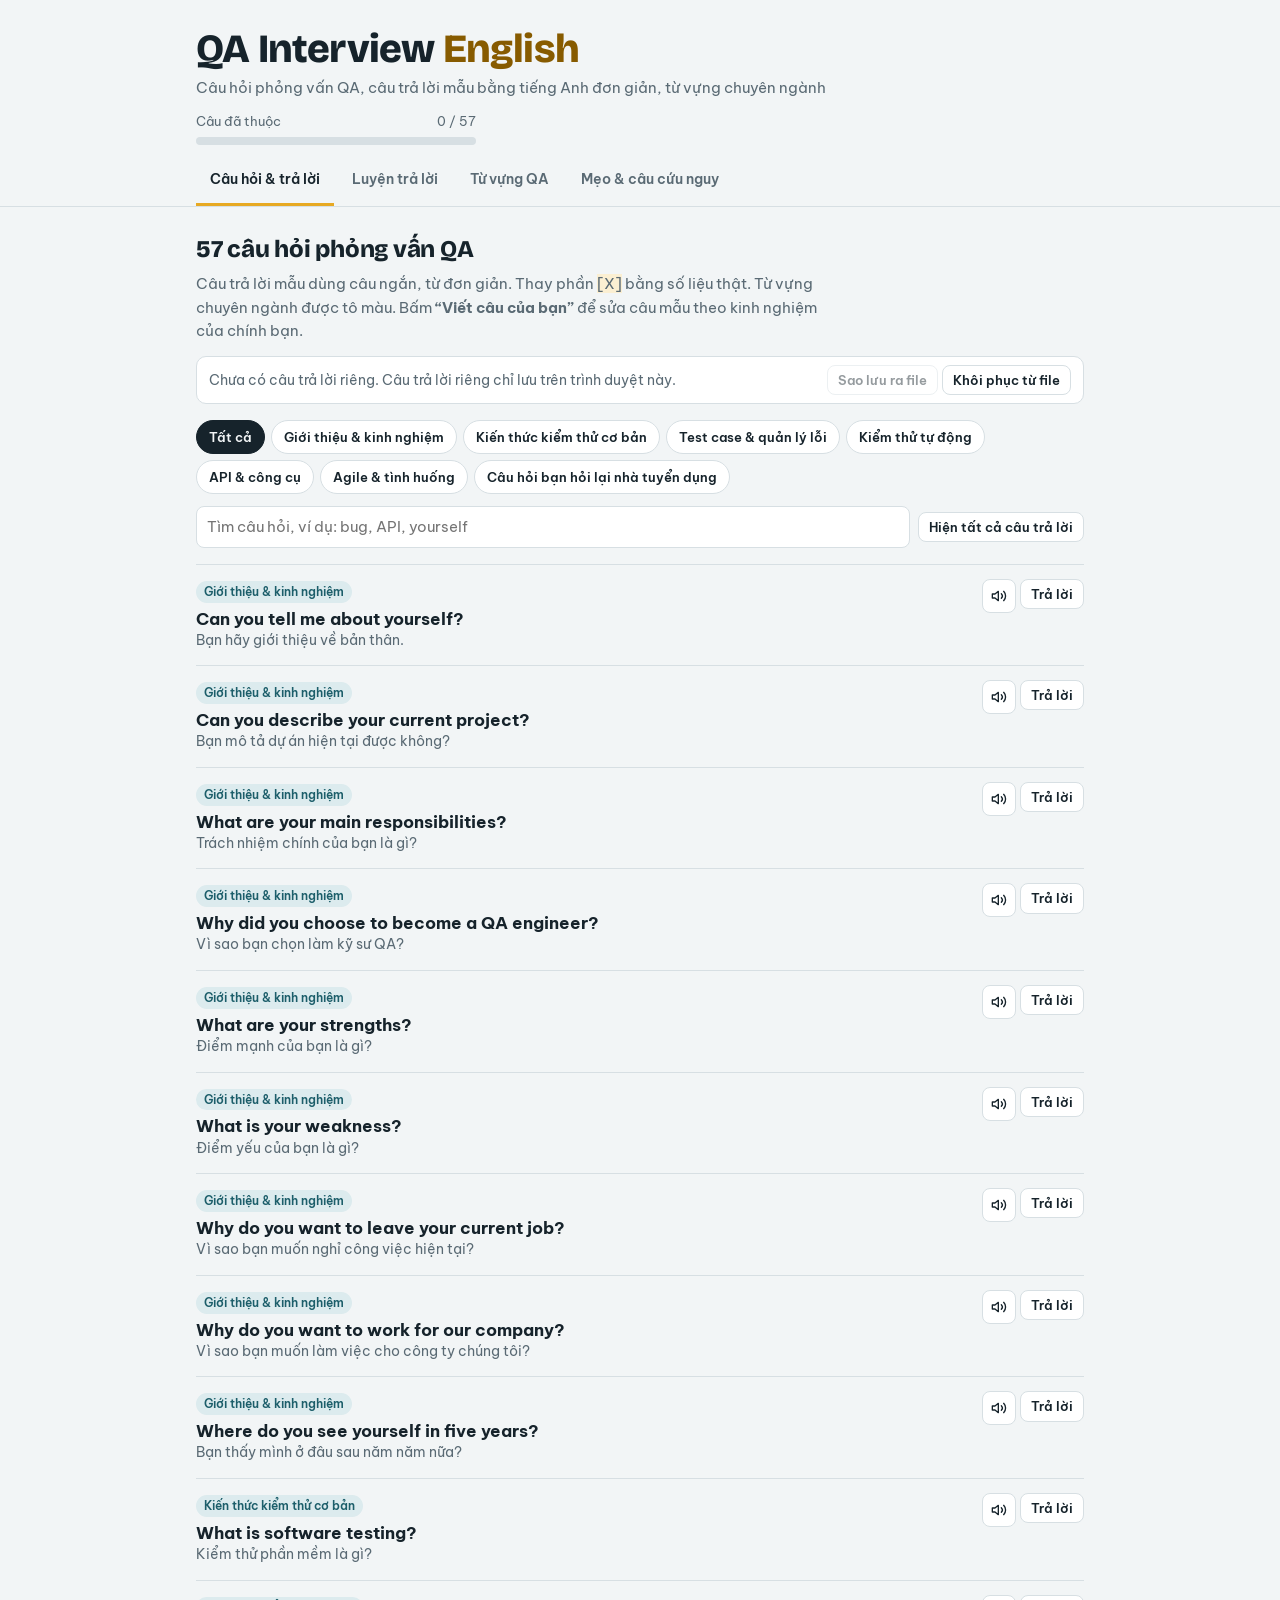
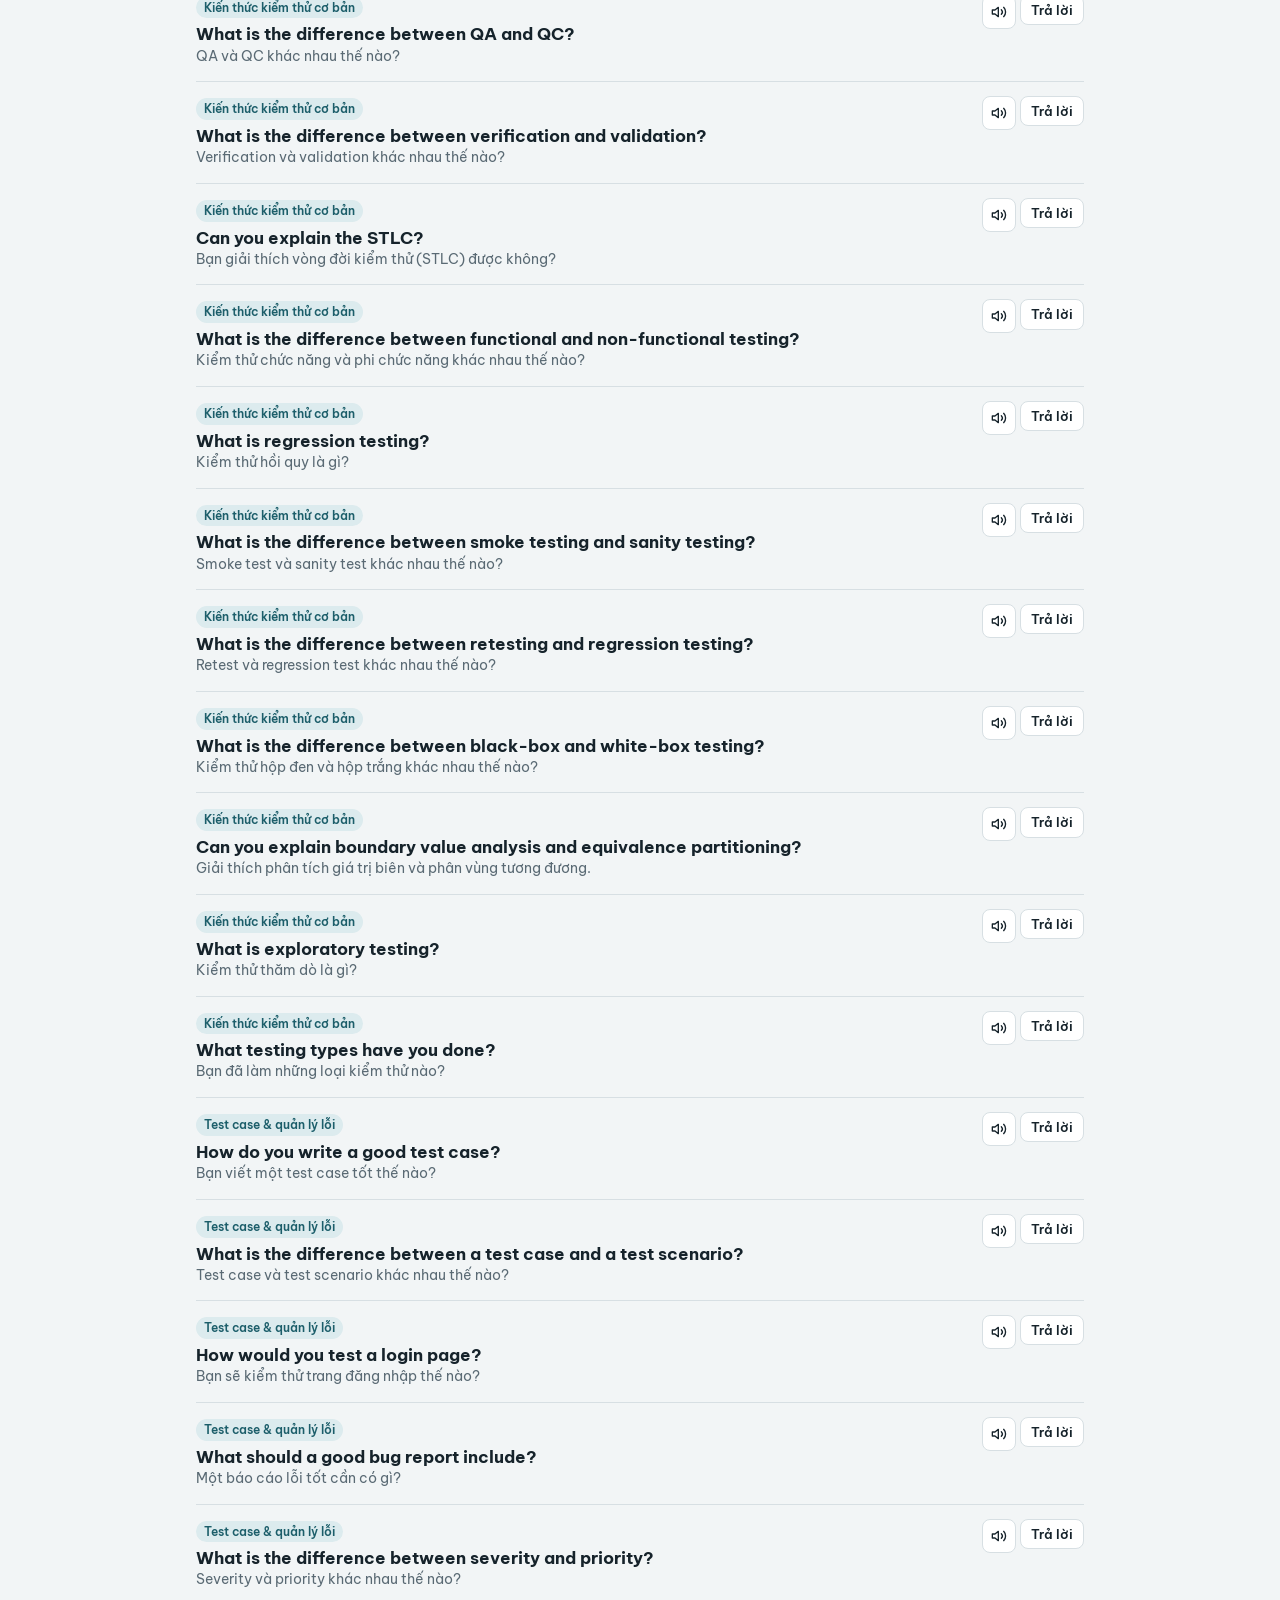
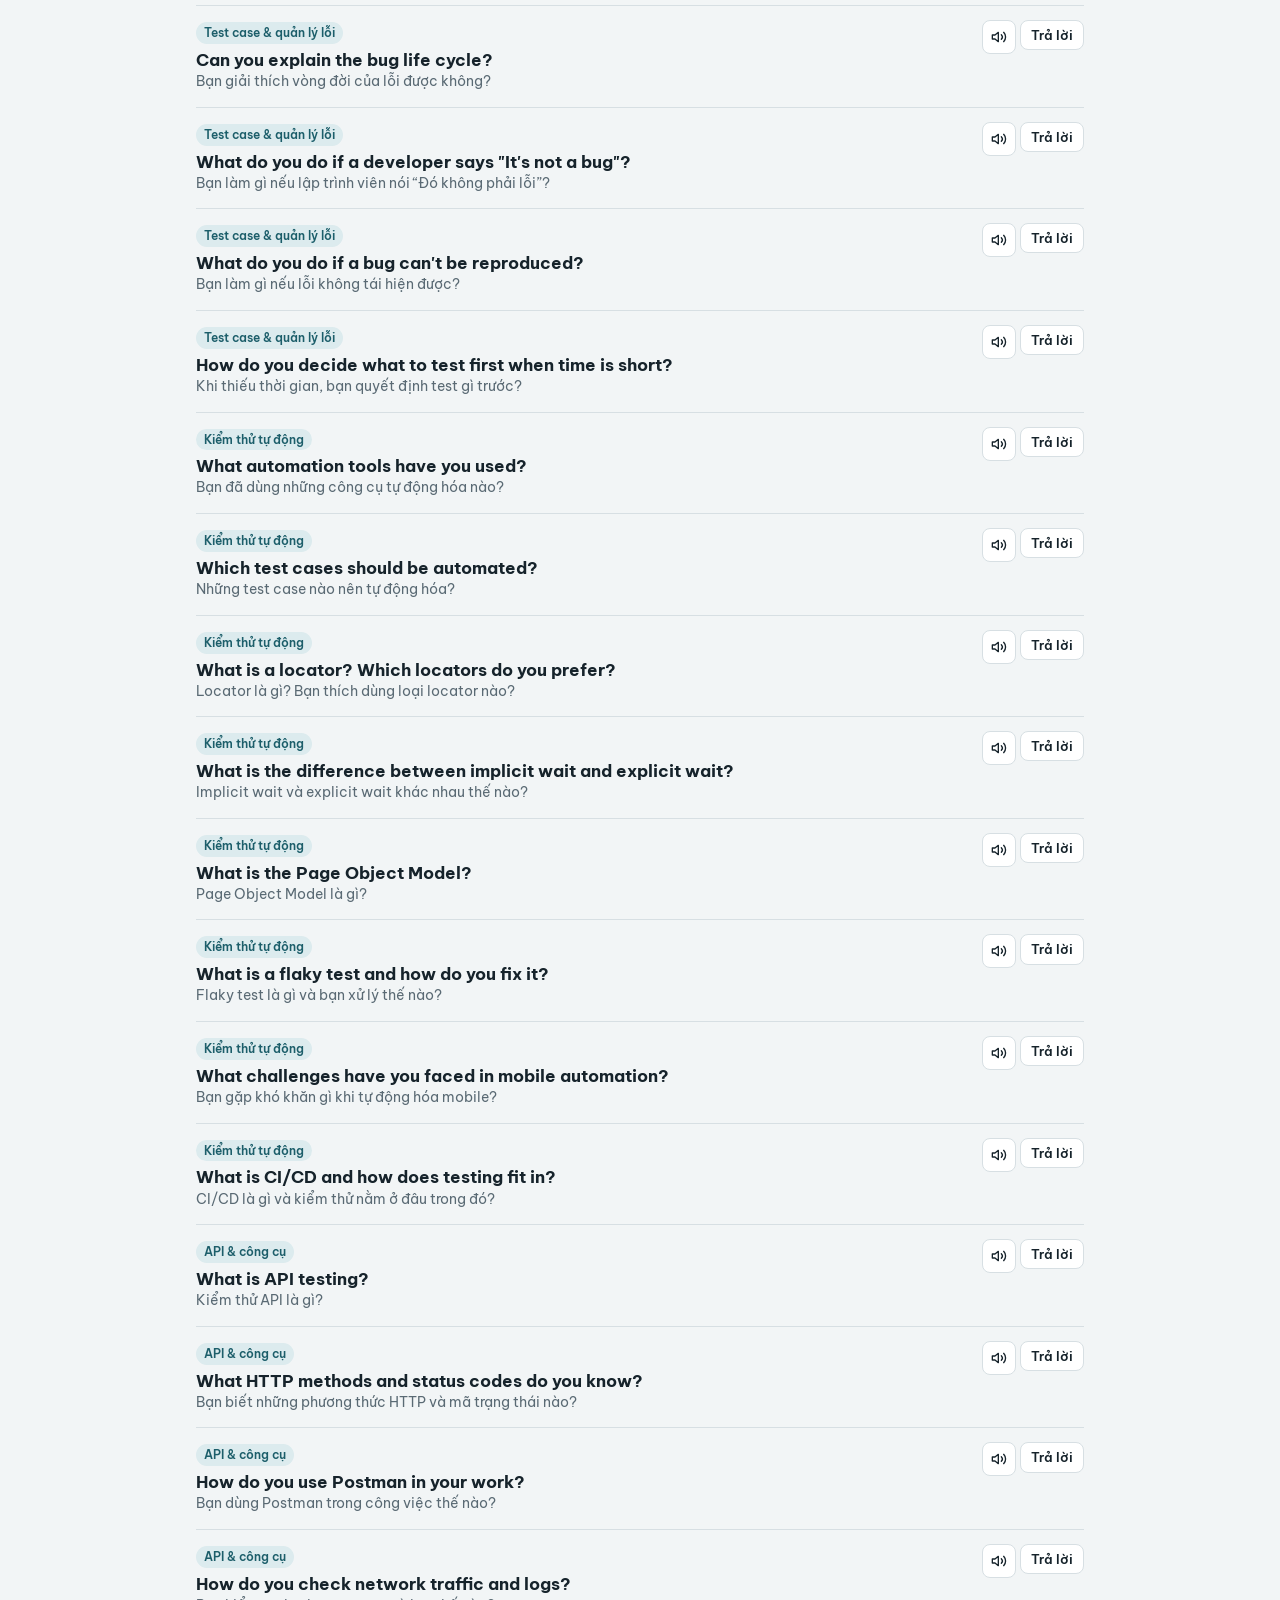
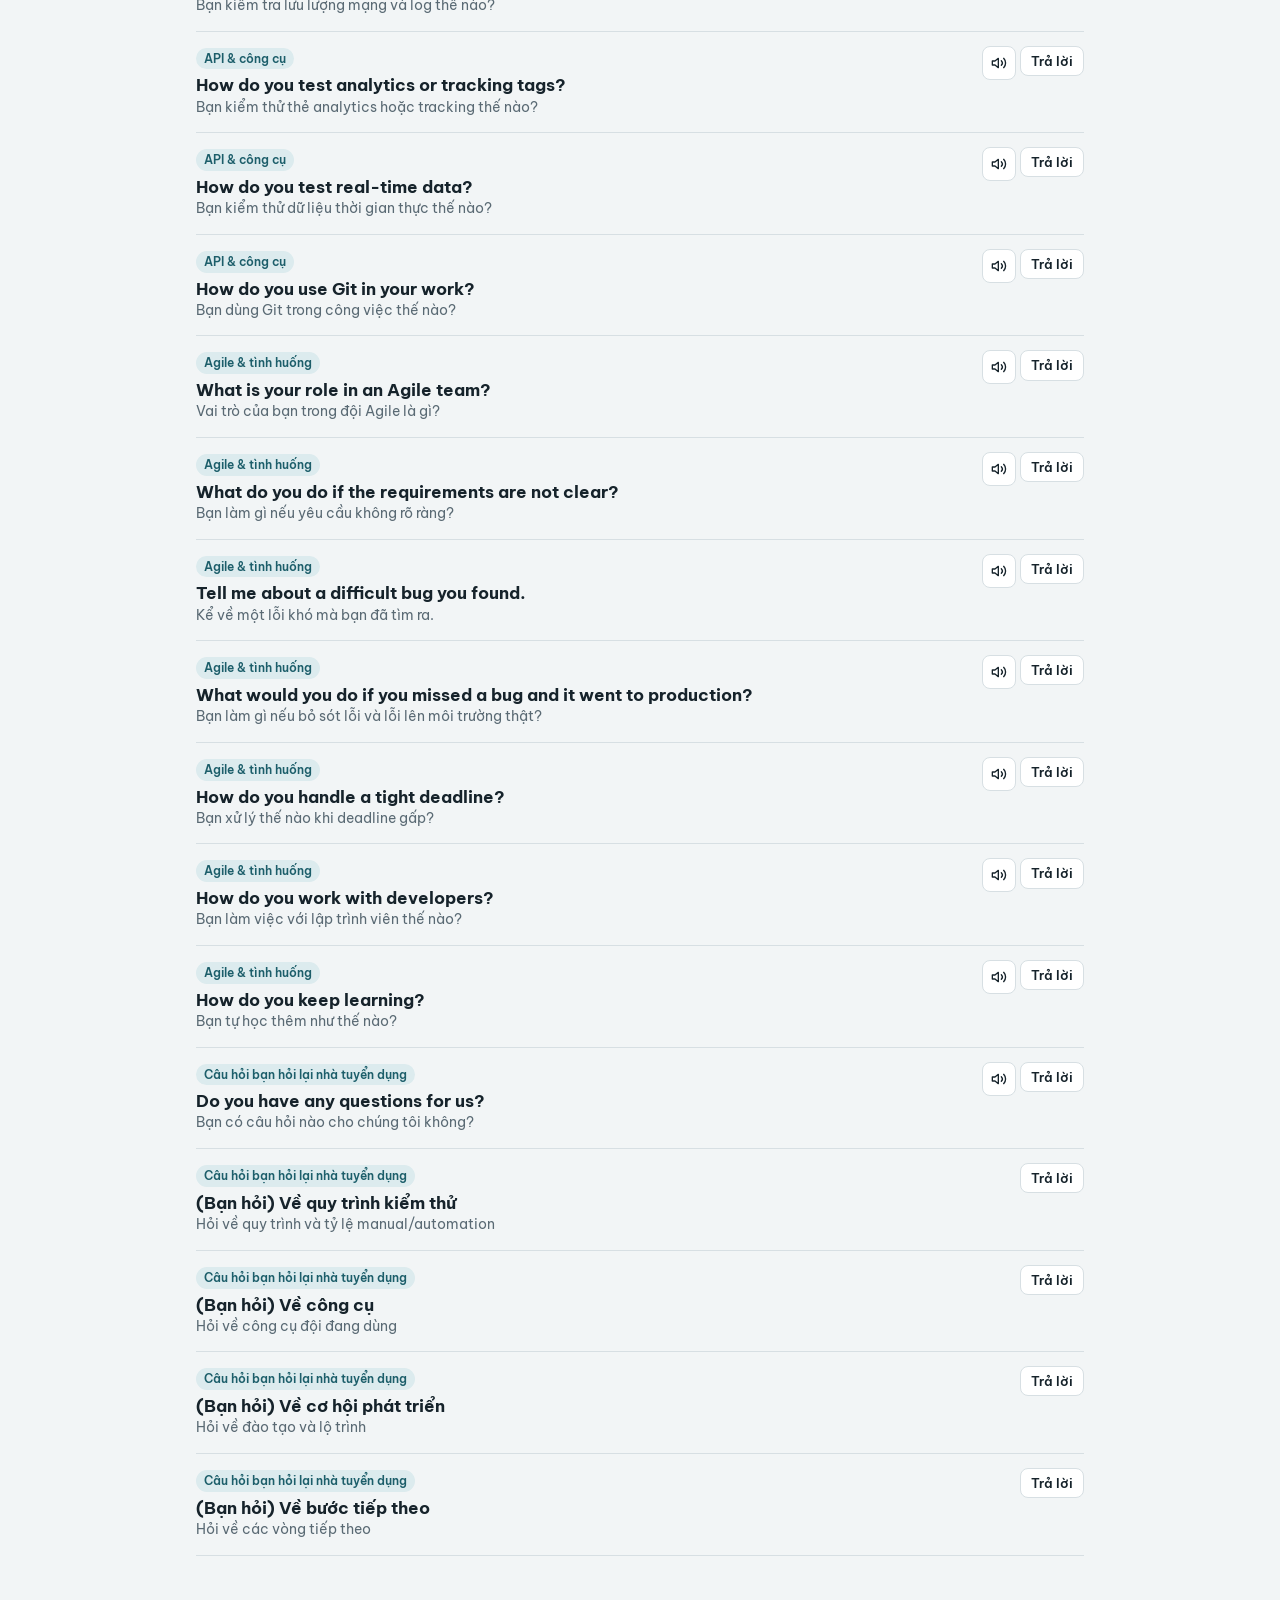
==== commit c0bcff19: "Split page into data.js, app.js, style.css with data as single source of truth - data.js holds all c" ====
--- a/qa-interview.html
+++ b/qa-interview.html
@@ -1,519 +1,6 @@
 <!doctype html>
-<html lang="vi">
-<head>
 <meta charset="utf-8">
-<meta name="viewport" content="width=device-width,initial-scale=1,viewport-fit=cover">
-<meta name="description" content="Luyện phỏng vấn QA bằng tiếng Anh">
-<style>:root{color-scheme:light;padding-top:env(safe-area-inset-top,0px);padding-bottom:env(safe-area-inset-bottom,0px)}body{margin:0;font:14px/1.5 system-ui,-apple-system,"Segoe UI",sans-serif}img{max-width:100%}[hidden]{display:none!important}</style>
 <title>QA Interview English</title>
-<meta name="claude:viewport-fit-sides" content="cover">
-<link rel="preconnect" href="https://fonts.googleapis.com">
-<link rel="stylesheet" href="https://fonts.googleapis.com/css2?family=Be+Vietnam+Pro:wght@400;500;600;700&family=Bricolage+Grotesque:opsz,wght@12..96,600;12..96,800&display=swap">
-<style>
-
-/* Layout: sổ tay học mỗi ngày — header có tiến độ, thanh tab, một cột nội dung rộng tối đa 920px */
-:root{
-  --paper:#F2F5F6; --card:#FFFFFF; --ink:#16232B; --muted:#5A6A74; --line:#D7DFE3;
-  --sea:#1C5E6A; --sea-soft:#DCEBEE; --gold:#E7A923; --gold-ink:#875B00; --gold-soft:#FBEFD2;
-  --good:#2D7A4C; --good-soft:#DDF0E3; --bad:#B23A2E; --bad-soft:#F7E0DC;
-  --f-display:"Bricolage Grotesque","Be Vietnam Pro",system-ui,sans-serif;
-  --f-body:"Be Vietnam Pro",system-ui,-apple-system,"Segoe UI",sans-serif;
-  --r:10px;
-}
-@media (prefers-color-scheme: dark){:root:not([data-theme="light"]){
-  --paper:#0F171B; --card:#162127; --ink:#E4ECEF; --muted:#97A8B1; --line:#27353C;
-  --sea:#6CB8C5; --sea-soft:#1A3238; --gold:#F0B83A; --gold-ink:#F0B83A; --gold-soft:#33290F;
-  --good:#6CC28E; --good-soft:#163024; --bad:#F08A7E; --bad-soft:#3A1D19; color-scheme:dark}}
-:root[data-theme="dark"]{
-  --paper:#0F171B; --card:#162127; --ink:#E4ECEF; --muted:#97A8B1; --line:#27353C;
-  --sea:#6CB8C5; --sea-soft:#1A3238; --gold:#F0B83A; --gold-ink:#F0B83A; --gold-soft:#33290F;
-  --good:#6CC28E; --good-soft:#163024; --bad:#F08A7E; --bad-soft:#3A1D19; color-scheme:dark}
-*{box-sizing:border-box}
-body{background:var(--paper);color:var(--ink);font-family:var(--f-body);font-size:15px;line-height:1.55}
-body::before{content:"";position:fixed;inset:0 0 auto;height:env(safe-area-inset-top,0px);z-index:10;background:var(--paper)}
-.wrap{max-width:920px;margin:0 auto;padding-left:max(16px,env(safe-area-inset-left,0px));padding-right:max(16px,env(safe-area-inset-right,0px))}
-header.top{padding-block:28px 12px}
-.brand{display:flex;flex-wrap:wrap;align-items:flex-end;justify-content:space-between;gap:12px 24px}
-h1{font-family:var(--f-display);font-weight:800;font-size:clamp(28px,5vw,40px);line-height:1.05;margin:0;letter-spacing:-.02em;text-wrap:balance}
-h1 .num{color:var(--gold-ink)}
-.sub{color:var(--muted);margin:6px 0 0}
-.meter{min-width:220px;flex:0 1 280px}
-.meter .row{display:flex;justify-content:space-between;font-size:13px;color:var(--muted);font-variant-numeric:tabular-nums}
-.bar{height:8px;background:var(--line);border-radius:99px;overflow:hidden;margin-top:6px}
-.bar>i{display:block;height:100%;background:var(--gold);border-radius:99px;transition:width .4s}
-nav.tabs{position:sticky;top:env(safe-area-inset-top,0px);z-index:5;background:var(--paper);border-bottom:1px solid var(--line)}
-nav.tabs .wrap{display:flex;gap:4px;overflow-x:auto;scrollbar-width:none}
-nav.tabs a{flex:0 0 auto;padding:12px 14px;color:var(--muted);text-decoration:none;font-weight:600;font-size:14px;border-bottom:3px solid transparent}
-nav.tabs a[aria-current="page"]{color:var(--ink);border-color:var(--gold)}
-nav.tabs a:focus-visible,button:focus-visible,select:focus-visible,input:focus-visible{outline:2px solid var(--sea);outline-offset:2px}
-main{padding-block:24px 64px}
-h2{font-family:var(--f-display);font-weight:800;font-size:24px;margin:0 0 4px;letter-spacing:-.01em;text-wrap:balance}
-h3{font-size:16px;margin:0}
-.lead{color:var(--muted);margin:0 0 20px;max-width:65ch}
-.label{font-size:11px;letter-spacing:.08em;text-transform:uppercase;color:var(--muted);font-weight:600}
-button,.btn{font:inherit;font-weight:600;font-size:14px;border-radius:8px;border:1px solid var(--line);background:var(--card);color:var(--ink);padding:8px 14px;cursor:pointer}
-button:hover{border-color:var(--sea)}
-button.primary{background:var(--sea);border-color:var(--sea);color:var(--paper)}
-button.ghost{background:transparent}
-button.small{padding:4px 10px;font-size:13px}
-button[disabled]{opacity:.45;cursor:default}
-select,input[type=text]{font:inherit;font-size:15px;padding:8px 10px;border-radius:8px;border:1px solid var(--line);background:var(--card);color:var(--ink);max-width:100%}
-.toolbar{display:flex;flex-wrap:wrap;gap:8px;align-items:center;margin-bottom:16px}
-.toolbar .grow{flex:1}
-
-/* Lộ trình */
-.method{display:grid;grid-template-columns:repeat(auto-fit,minmax(190px,1fr));gap:12px;margin:0 0 28px;padding:0;list-style:none;counter-reset:m}
-.method li{background:var(--card);border:1px solid var(--line);border-radius:var(--r);padding:14px;counter-increment:m}
-.method li::before{content:"Bước " counter(m);display:block;font-size:11px;letter-spacing:.08em;text-transform:uppercase;color:var(--gold-ink);font-weight:700;margin-bottom:4px}
-.method b{display:block}
-.method span{color:var(--muted);font-size:13.5px}
-.phase{margin-bottom:28px}
-.phase-head{display:flex;flex-wrap:wrap;gap:4px 16px;align-items:baseline;margin-bottom:10px}
-.phase-head .gram{font-size:13px;color:var(--sea);font-weight:600}
-.days{display:grid;grid-template-columns:repeat(auto-fill,minmax(150px,1fr));gap:8px}
-.day{display:flex;flex-direction:column;gap:2px;text-align:left;padding:10px 12px;border-radius:var(--r);border:1px solid var(--line);background:var(--card);cursor:pointer;font-weight:400}
-.day .d{font-weight:700;font-variant-numeric:tabular-nums}
-.day .t{font-size:12.5px;color:var(--muted);line-height:1.35}
-.day.done{background:var(--good-soft);border-color:transparent}
-.day.done .d::after{content:" ✓";color:var(--good)}
-.day.wk{background:var(--sea-soft);border-color:transparent}
-.day .d{font-size:14.5px;line-height:1.3}
-.day.today{border-color:var(--gold);box-shadow:inset 0 0 0 1px var(--gold)}
-
-/* Học */
-.daybar{display:flex;flex-wrap:wrap;align-items:center;gap:10px;margin-bottom:6px}
-.daybar h2{margin:0;flex:1 1 auto}
-.review-note{background:var(--gold-soft);color:var(--ink);border-radius:8px;padding:10px 14px;font-size:14px;margin:12px 0 18px}
-.review-note a{color:var(--gold-ink);font-weight:600}
-.slist{list-style:none;margin:0;padding:0;border-top:1px solid var(--line)}
-.slist li{display:grid;grid-template-columns:44px 1fr auto;gap:4px 10px;padding:12px 0;border-bottom:1px solid var(--line);align-items:start}
-.slist .n{font-variant-numeric:tabular-nums;color:var(--muted);font-size:13px;padding-top:2px}
-.slist .txt{min-width:0}
-.slist .en{font-weight:600;font-size:16px}
-.slist .vi{color:var(--muted)}
-.slist .acts{display:flex;gap:4px}
-.icon{width:34px;height:34px;padding:0;display:inline-grid;place-items:center;border-radius:8px}
-.icon svg{width:16px;height:16px;fill:none;stroke:currentColor;stroke-width:2;stroke-linecap:round;stroke-linejoin:round}
-.icon.on{color:var(--gold-ink);border-color:var(--gold);background:var(--gold-soft)}
-.hide-en .en,.hide-vi .vi{filter:blur(6px);cursor:pointer;user-select:none}
-.hide-en .en.show,.hide-vi .vi.show{filter:none}
-.topic-tag{display:inline-block;font-size:11.5px;font-weight:600;color:var(--sea);background:var(--sea-soft);padding:2px 8px;border-radius:99px;margin:14px 0 4px}
-
-/* Ôn tập */
-.setup{display:grid;grid-template-columns:repeat(auto-fit,minmax(200px,1fr));gap:12px;background:var(--card);border:1px solid var(--line);border-radius:var(--r);padding:16px;margin-bottom:20px}
-.setup label{display:flex;flex-direction:column;gap:4px;font-size:13px;color:var(--muted);font-weight:600}
-.setup .go{display:flex;align-items:flex-end}
-.modes{display:flex;flex-wrap:wrap;gap:6px;grid-column:1/-1}
-.modes button{font-weight:600}
-.modes button[aria-pressed="true"]{background:var(--ink);color:var(--paper);border-color:var(--ink)}
-.qbox{background:var(--card);border:1px solid var(--line);border-radius:var(--r);padding:20px;max-width:680px}
-.qhead{display:flex;justify-content:space-between;font-size:13px;color:var(--muted);font-variant-numeric:tabular-nums;margin-bottom:12px}
-.prompt{font-size:20px;font-weight:600;line-height:1.4;margin:0 0 6px}
-.hint{color:var(--muted);margin:0 0 16px}
-.opts{display:grid;gap:8px}
-.opts button{text-align:left;font-weight:500;padding:12px 14px}
-.opts button.right{background:var(--good-soft);border-color:var(--good)}
-.opts button.wrong{background:var(--bad-soft);border-color:var(--bad)}
-.answer{margin-top:14px;padding:12px 14px;border-radius:8px;background:var(--paper)}
-.answer.ok{background:var(--good-soft)}
-.answer.no{background:var(--bad-soft)}
-.answer .en{font-weight:600}
-.qfoot{display:flex;flex-wrap:wrap;gap:8px;margin-top:16px}
-.flash{min-height:150px;display:flex;flex-direction:column;justify-content:center;align-items:center;text-align:center;gap:10px;cursor:pointer;border:1px dashed var(--line);border-radius:var(--r);padding:20px}
-.flash .back{font-size:20px;font-weight:700;color:var(--sea)}
-.result{text-align:center;padding:10px}
-.result .big{font-family:var(--f-display);font-size:48px;font-weight:800;font-variant-numeric:tabular-nums}
-.qlist{list-style:none;padding:0;margin:0;counter-reset:q}
-.qlist li{counter-increment:q;padding:10px 0;border-bottom:1px solid var(--line);display:grid;grid-template-columns:44px 1fr;gap:2px 10px}
-.qlist li::before{content:counter(q);color:var(--muted);font-variant-numeric:tabular-nums;font-size:13px;padding-top:2px}
-.qlist .q{min-width:0}
-.qlist details summary{cursor:pointer;color:var(--sea);font-size:13.5px;font-weight:600}
-.qlist details p{margin:4px 0 0;font-weight:600}
-
-/* Từ vựng */
-.vgrid{display:grid;grid-template-columns:repeat(auto-fill,minmax(250px,1fr));gap:16px}
-.vbox{background:var(--card);border:1px solid var(--line);border-radius:var(--r);padding:10px 14px;margin:0 0 14px;max-width:560px}
-.vbox summary{cursor:pointer;font-weight:600;font-size:14px;color:var(--sea)}
-.vbox table{width:100%;border-collapse:collapse;font-size:14px;margin-top:6px}
-.vbox td{padding:5px 8px 5px 0;border-top:1px solid var(--line);vertical-align:top}
-.vbox td.w{font-weight:600}.vbox td.p{color:var(--muted);font-size:12px;font-style:italic;width:44px}
-.dlg{margin-top:28px;background:var(--card);border:1px solid var(--line);border-radius:var(--r);padding:18px;scroll-margin-top:60px}
-.dlg-head{display:flex;flex-wrap:wrap;justify-content:space-between;align-items:flex-start;gap:8px}
-.dlg-head h3{font-family:var(--f-display);font-size:19px;font-weight:800;text-wrap:balance}
-.pill{font-size:12.5px;font-weight:600;background:var(--good-soft);color:var(--good);padding:3px 10px;border-radius:99px;font-variant-numeric:tabular-nums}
-.dlg .modes{margin-bottom:4px}
-.chat{display:flex;flex-direction:column;gap:10px;margin:14px 0;max-width:640px}
-.msg{display:flex;flex-direction:column;max-width:85%}
-.msg .b{padding:10px 14px;border-radius:14px;line-height:1.45}
-.msg .en{font-weight:600}
-.msg .vi{color:var(--muted);font-size:13.5px;margin-top:2px}
-.msg.them{align-self:flex-start}
-.msg.them .b{background:var(--sea-soft);border-bottom-left-radius:4px}
-.msg.me{align-self:flex-end;align-items:flex-end}
-.msg.me .b{background:var(--paper);border:1px solid var(--line);border-bottom-right-radius:4px}
-.msg.me.ok .b{background:var(--good-soft);border-color:transparent}
-.msg.me.no .b{background:var(--bad-soft);border-color:transparent}
-.msg .tools{display:flex;gap:2px;margin-top:2px}
-.msg .tools button{border:0;padding:2px 8px;font-size:12.5px;color:var(--sea)}
-.timer{height:6px;background:var(--line);border-radius:99px;overflow:hidden;max-width:640px}
-.timer i{display:block;height:100%;width:100%;background:var(--sea);border-radius:99px;transition:width .1s linear}
-.timer i.low{background:var(--bad)}
-.tlabel{display:flex;justify-content:space-between;max-width:640px;font-size:12.5px;color:var(--muted);font-variant-numeric:tabular-nums;margin-top:4px}
-.dlg .opts{max-width:640px}
-.dlg-result{display:flex;flex-wrap:wrap;gap:12px 32px;margin-top:6px}
-.dlg-result .big{font-family:var(--f-display);font-size:30px;font-weight:800;font-variant-numeric:tabular-nums}
-.vcard{background:var(--card);border:1px solid var(--line);border-radius:var(--r);padding:14px}
-.vcard h3{margin-bottom:8px;font-size:15px}
-.vcard table{width:100%;border-collapse:collapse;font-size:14px}
-.vcard td{padding:5px 0;border-top:1px solid var(--line);vertical-align:top}
-.vcard td.w{font-weight:600}
-.vcard td.p{color:var(--muted);font-size:12px;width:44px;font-style:italic}
-.vcard .qb{margin-top:10px}
-
-/* Ngữ pháp */
-.tsum{overflow-x:auto;margin-bottom:24px;border:1px solid var(--line);border-radius:var(--r);background:var(--card)}
-.tsum table{border-collapse:collapse;width:100%;min-width:620px;font-size:14px}
-.tsum th,.tsum td{padding:10px 12px;text-align:left;border-bottom:1px solid var(--line);vertical-align:top}
-.tsum th{font-size:11px;letter-spacing:.08em;text-transform:uppercase;color:var(--muted)}
-.tsum tr:last-child td{border-bottom:0}
-.tsum code,.gcard code{font-family:ui-monospace,"SF Mono",Menlo,monospace;font-size:13px;color:var(--sea)}
-.gcard{background:var(--card);border:1px solid var(--line);border-radius:var(--r);padding:18px;margin-bottom:16px}
-.gcard h3{font-family:var(--f-display);font-size:20px;font-weight:800}
-.gcard .en-name{color:var(--muted);font-weight:500;font-size:14px;margin-left:6px}
-.gcols{display:grid;grid-template-columns:repeat(auto-fit,minmax(260px,1fr));gap:16px;margin-top:12px}
-.gcols>div{min-width:0}
-.gcard ul{margin:4px 0 0;padding-left:18px}
-.forms{width:100%;border-collapse:collapse;font-size:14px;margin-top:4px}
-.forms td{padding:6px 8px 6px 0;border-top:1px solid var(--line);vertical-align:top}
-.forms td:first-child{font-weight:600;width:92px}
-.forms .ex{color:var(--muted);font-size:13px}
-.tip{margin-top:12px;background:var(--gold-soft);padding:10px 12px;border-radius:8px;font-size:14px}
-.signal{margin-top:10px;font-size:14px}
-.gex{margin-top:14px;border-top:1px solid var(--line);padding-top:12px}
-.gq{margin:10px 0}
-.gq p{margin:0 0 6px;font-weight:600}
-.gq .chips{display:flex;flex-wrap:wrap;gap:6px}
-.gq .chips button{font-weight:500;padding:5px 12px}
-.gq .chips button.right{background:var(--good-soft);border-color:var(--good)}
-.gq .chips button.wrong{background:var(--bad-soft);border-color:var(--bad)}
-.muted{color:var(--muted)}
-@media (max-width:520px){
-  .slist li{grid-template-columns:34px 1fr;}
-  .slist .acts{grid-column:2}
-  .prompt{font-size:18px}
-}
-@media (prefers-reduced-motion:reduce){*{transition:none!important}}
-
-.chips{display:flex;flex-wrap:wrap;gap:6px;margin-bottom:12px}
-.chips button{font-weight:600;font-size:13px;padding:6px 12px;border-radius:99px}
-.chips button[aria-pressed="true"]{background:var(--ink);color:var(--paper);border-color:var(--ink)}
-.qa{list-style:none;margin:0;padding:0;border-top:1px solid var(--line)}
-.qa>li{padding:14px 0;border-bottom:1px solid var(--line);display:grid;grid-template-columns:1fr auto;gap:6px 12px}
-.qa .qtxt{min-width:0}
-.qa .qen{font-weight:700;font-size:16.5px;line-height:1.4}
-.qa .qvi{color:var(--muted);font-size:14px}
-.qa .cat{font-size:11.5px;font-weight:600;color:var(--sea);background:var(--sea-soft);padding:2px 8px;border-radius:99px;display:inline-block;margin-bottom:4px}
-.qa .acts{display:flex;gap:4px;align-items:flex-start}
-.ans{grid-column:1/-1;background:var(--card);border:1px solid var(--line);border-radius:var(--r);padding:12px 14px;max-width:70ch}
-.ans .aen{font-size:15.5px;line-height:1.6}
-.ans .aen mark{background:var(--gold-soft);color:inherit;border-radius:3px;padding:0 2px}
-.ans .avi{color:var(--muted);font-size:14px;margin-top:8px;padding-top:8px;border-top:1px dashed var(--line)}
-.ans .tip{margin-top:10px}
-.ans .row{display:flex;flex-wrap:wrap;gap:6px;margin-top:10px}
-.qa .cat.mine{color:var(--gold-ink);background:var(--gold-soft);margin-left:4px}
-.ans .sample{margin-top:10px;padding:8px 12px;border-radius:8px;background:var(--paper)}
-.ans .sample summary{cursor:pointer;color:var(--sea);font-size:13.5px;font-weight:600}
-.ans .sample .aen{margin-top:6px;font-size:14.5px}
-.myedit label{display:flex;flex-direction:column;gap:4px;font-size:13px;font-weight:600;color:var(--ink);margin-bottom:10px}
-.myedit textarea{font:inherit;font-size:15px;line-height:1.55;padding:8px 10px;border-radius:8px;border:1px solid var(--line);background:var(--paper);color:var(--ink);width:100%;resize:vertical}
-.myedit textarea:focus-visible{outline:2px solid var(--sea);outline-offset:2px}
-.mybar{display:flex;flex-wrap:wrap;justify-content:space-between;align-items:center;gap:8px 12px;font-size:13.5px;color:var(--muted);background:var(--card);border:1px solid var(--line);border-radius:var(--r);padding:8px 12px;margin:-6px 0 16px}
-.mybar b{color:var(--ink)}
-.mybar span:last-child{display:flex;flex-wrap:wrap;gap:4px}
-.icon.ok{color:var(--good);border-color:var(--good);background:var(--good-soft)}
-.stats{display:flex;flex-wrap:wrap;gap:8px 20px;font-size:13.5px;color:var(--muted);margin-bottom:14px;font-variant-numeric:tabular-nums}
-.stats b{color:var(--ink)}
-.search{flex:1 1 220px}
-.ptimer{height:6px;background:var(--line);border-radius:99px;overflow:hidden;margin:4px 0}
-.ptimer i{display:block;height:100%;background:var(--sea);width:100%;transition:width .2s linear}
-.vt{overflow-x:auto;background:var(--card);border:1px solid var(--line);border-radius:var(--r);margin-bottom:18px}
-.vt table{border-collapse:collapse;width:100%;min-width:560px;font-size:14px}
-.vt th,.vt td{padding:8px 12px;border-bottom:1px solid var(--line);text-align:left;vertical-align:top}
-.vt th{font-size:11px;letter-spacing:.08em;text-transform:uppercase;color:var(--muted)}
-.vt tr:last-child td{border-bottom:0}
-.vt td.w{font-weight:700;white-space:nowrap}
-.vt td.ex{color:var(--muted)}
-.vt td.s{width:44px}
-.vt .icon{width:30px;height:30px}
-.tips{display:grid;grid-template-columns:repeat(auto-fit,minmax(270px,1fr));gap:14px;margin-bottom:24px}
-.tipc{background:var(--card);border:1px solid var(--line);border-radius:var(--r);padding:16px}
-.tipc h3{margin-bottom:8px}
-.tipc ol,.tipc ul{margin:0;padding-left:20px}
-.tipc li{margin:4px 0}
-.phr{list-style:none;margin:0;padding:0;border-top:1px solid var(--line)}
-.phr li{display:grid;grid-template-columns:1fr auto;gap:2px 10px;padding:10px 0;border-bottom:1px solid var(--line)}
-.phr .pen{font-weight:600}
-.phr .pvi{color:var(--muted);font-size:14px}
-.phr .sit{font-size:11px;letter-spacing:.06em;text-transform:uppercase;color:var(--gold-ink);font-weight:700;margin-top:14px;display:block}
-</style>
-</head>
-<body>
-
-
-<header class="top wrap">
-  <div class="brand">
-    <div>
-      <h1>QA Interview <span class="num">English</span></h1>
-      <p class="sub">Câu hỏi phỏng vấn QA, câu trả lời mẫu bằng tiếng Anh đơn giản, từ vựng chuyên ngành</p>
-    </div>
-    <div class="meter" aria-live="polite">
-      <div class="row"><span>Câu đã thuộc</span><span id="meterTxt"></span></div>
-      <div class="bar"><i id="meterBar" style="width:0%"></i></div>
-    </div>
-  </div>
-</header>
-<nav class="tabs" aria-label="Mục">
-  <div class="wrap">
-    <a href="#cau-hoi" data-v="cau-hoi">Câu hỏi &amp; trả lời</a>
-    <a href="#luyen-noi" data-v="luyen-noi">Luyện trả lời</a>
-    <a href="#tu-vung" data-v="tu-vung">Từ vựng QA</a>
-    <a href="#meo" data-v="meo">Mẹo &amp; câu cứu nguy</a>
-  </div>
-</nav>
-<main class="wrap">
-  <section id="v-cau-hoi" hidden></section>
-  <section id="v-luyen-noi" hidden></section>
-  <section id="v-tu-vung" hidden></section>
-  <section id="v-meo" hidden></section>
-</main>
-
-<script>
-const DATA = {"qa":[{"c":0,"q":"Can you tell me about yourself?","qv":"Bạn hãy giới thiệu về bản thân.","a":"My name is Thao. I'm a QA engineer with [X] years of experience in web and mobile testing. I do both manual and automation testing. I have worked with Selenium, Appium, and Postman. Recently, I tested a real-time stock trading app for a Japanese client. I'm now learning JavaScript to grow into an SDET role.","av":"Tôi tên Thảo. Tôi là kỹ sư QA với [X] năm kinh nghiệm kiểm thử web và mobile. Tôi làm cả kiểm thử thủ công và tự động. Tôi đã làm với Selenium, Appium và Postman. Gần đây tôi kiểm thử một ứng dụng giao dịch chứng khoán thời gian thực cho khách hàng Nhật. Hiện tôi đang học JavaScript để phát triển lên vị trí SDET.","t":"Giữ trong 1 phút: hiện tại (bạn là ai) → kinh nghiệm chính → dự án nổi bật → mục tiêu. Thay [X] bằng số năm thật."},{"c":0,"q":"Can you describe your current project?","qv":"Bạn mô tả dự án hiện tại được không?","a":"I'm working on a stock trading app for a Japanese securities company. I test the real-time order book, which shows stock prices that update every second. I also test the passkey login feature on web and iOS. I write test cases, find bugs, and report them in Japanese to the client team.","av":"Tôi đang làm một ứng dụng giao dịch chứng khoán cho một công ty chứng khoán Nhật. Tôi kiểm thử bảng giá (order book) thời gian thực, nơi giá cổ phiếu cập nhật mỗi giây. Tôi cũng kiểm thử tính năng đăng nhập bằng passkey trên web và iOS. Tôi viết test case, tìm lỗi và báo lỗi bằng tiếng Nhật cho đội khách hàng.","t":"Không nêu tên khách hàng thật nếu có cam kết bảo mật (NDA). Nói “a Japanese securities company” là đủ."},{"c":0,"q":"What are your main responsibilities?","qv":"Trách nhiệm chính của bạn là gì?","a":"I read the requirements and write test cases. I execute tests, report bugs, and verify bug fixes. I also do regression testing before each release. I work closely with developers and the BA to make sure everyone understands the requirements.","av":"Tôi đọc yêu cầu và viết test case. Tôi chạy test, báo lỗi và kiểm tra lại lỗi đã sửa. Tôi cũng làm kiểm thử hồi quy trước mỗi lần phát hành. Tôi làm việc chặt chẽ với lập trình viên và BA để đảm bảo mọi người hiểu đúng yêu cầu.","t":""},{"c":0,"q":"Why did you choose to become a QA engineer?","qv":"Vì sao bạn chọn làm kỹ sư QA?","a":"I like finding problems and thinking about how users will use a product. I'm careful and I pay attention to details. I feel happy when I find an important bug before the user does. QA lets me help the team build a better product.","av":"Tôi thích tìm ra vấn đề và suy nghĩ người dùng sẽ dùng sản phẩm thế nào. Tôi cẩn thận và chú ý chi tiết. Tôi thấy vui khi tìm ra một lỗi quan trọng trước khi người dùng gặp phải. Nghề QA giúp tôi góp phần cùng đội làm ra sản phẩm tốt hơn.","t":""},{"c":0,"q":"What are your strengths?","qv":"Điểm mạnh của bạn là gì?","a":"I'm very detail-oriented, so I often find bugs that others miss. I'm also good at communication. I can read Japanese specifications and report bugs in Japanese, which helps when working with Japanese clients.","av":"Tôi rất chú ý chi tiết nên hay tìm ra những lỗi người khác bỏ sót. Tôi cũng giao tiếp tốt. Tôi đọc được tài liệu đặc tả tiếng Nhật và báo lỗi bằng tiếng Nhật, rất có ích khi làm với khách hàng Nhật.","t":"Mỗi điểm mạnh nên kèm một ví dụ hoặc bằng chứng."},{"c":0,"q":"What is your weakness?","qv":"Điểm yếu của bạn là gì?","a":"My English speaking is not very fluent yet. To improve, I practice speaking every day and I use English in my work emails. I'm also still learning programming, so I'm studying JavaScript and building small projects.","av":"Khả năng nói tiếng Anh của tôi chưa thật trôi chảy. Để cải thiện, tôi luyện nói mỗi ngày và dùng tiếng Anh trong email công việc. Tôi cũng đang học lập trình nên đang học JavaScript và làm các dự án nhỏ.","t":"Nói một điểm yếu thật nhưng không quá nghiêm trọng, và luôn kèm việc bạn đang làm để cải thiện."},{"c":0,"q":"Why do you want to leave your current job?","qv":"Vì sao bạn muốn nghỉ công việc hiện tại?","a":"I have learned a lot in my current job. Now I want to grow more in automation testing, and I'm looking for a company where I can write more automation scripts and learn from a strong team.","av":"Tôi đã học được rất nhiều ở công việc hiện tại. Giờ tôi muốn phát triển thêm về kiểm thử tự động, và tôi đang tìm một công ty nơi tôi có thể viết nhiều script tự động hơn và học hỏi từ một đội mạnh.","t":"Không nói xấu công ty cũ. Tập trung vào điều bạn muốn hướng tới."},{"c":0,"q":"Why do you want to work for our company?","qv":"Vì sao bạn muốn làm việc cho công ty chúng tôi?","a":"I read about your products and I think they are interesting. I also saw that your team uses automation and Agile, which matches my goals. I believe my experience in web and mobile testing can help your team.","av":"Tôi đã tìm hiểu về sản phẩm của công ty và thấy rất thú vị. Tôi cũng thấy đội của anh chị dùng kiểm thử tự động và Agile, phù hợp với mục tiêu của tôi. Tôi tin kinh nghiệm kiểm thử web và mobile của tôi có thể giúp ích cho đội.","t":"Trước buổi phỏng vấn, tìm hiểu sản phẩm của công ty và thay câu đầu bằng chi tiết cụ thể."},{"c":0,"q":"Where do you see yourself in five years?","qv":"Bạn thấy mình ở đâu sau năm năm nữa?","a":"In five years, I want to be a senior SDET. I want to build automation frameworks and help junior testers learn. I also want to be able to work confidently in English.","av":"Trong năm năm, tôi muốn là một SDET cấp cao. Tôi muốn xây dựng framework kiểm thử tự động và giúp các bạn tester mới học hỏi. Tôi cũng muốn làm việc tự tin bằng tiếng Anh.","t":""},{"c":1,"q":"What is software testing?","qv":"Kiểm thử phần mềm là gì?","a":"Software testing is the process of checking if a product works as expected. We compare the actual result with the expected result. The goal is to find bugs early and make sure the product meets the requirements.","av":"Kiểm thử phần mềm là quá trình kiểm tra xem sản phẩm có hoạt động như mong đợi không. Chúng ta so sánh kết quả thực tế với kết quả mong đợi. Mục tiêu là tìm lỗi sớm và đảm bảo sản phẩm đáp ứng yêu cầu.","t":""},{"c":1,"q":"What is the difference between QA and QC?","qv":"QA và QC khác nhau thế nào?","a":"QA is about the process. It tries to prevent bugs, for example by improving how the team works. QC is about the product. It finds bugs by testing the product. QA is proactive and QC is reactive.","av":"QA tập trung vào quy trình, nhằm phòng ngừa lỗi, ví dụ cải thiện cách đội làm việc. QC tập trung vào sản phẩm, tìm lỗi bằng cách kiểm thử sản phẩm. QA mang tính chủ động phòng ngừa, QC mang tính phát hiện.","t":""},{"c":1,"q":"What is the difference between verification and validation?","qv":"Verification và validation khác nhau thế nào?","a":"Verification asks \"Are we building the product right?\" We check documents and design, for example with reviews. Validation asks \"Are we building the right product?\" We test the real product to see if it meets the user's needs.","av":"Verification hỏi “Chúng ta làm sản phẩm có đúng cách không?”, kiểm tra tài liệu và thiết kế, ví dụ bằng review. Validation hỏi “Chúng ta có làm đúng sản phẩm người dùng cần không?”, kiểm thử sản phẩm thật.","t":""},{"c":1,"q":"Can you explain the STLC?","qv":"Bạn giải thích vòng đời kiểm thử (STLC) được không?","a":"STLC has six main steps. First, requirement analysis. Second, test planning. Third, test case design. Fourth, test environment setup. Fifth, test execution. And last, test closure, where we write the test report.","av":"STLC có sáu bước chính: phân tích yêu cầu, lập kế hoạch kiểm thử, thiết kế test case, chuẩn bị môi trường kiểm thử, thực thi kiểm thử, và kết thúc kiểm thử, khi viết báo cáo kiểm thử.","t":"Đếm bằng First, Second, Third… giúp câu trả lời rõ ràng và dễ nói."},{"c":1,"q":"What is the difference between functional and non-functional testing?","qv":"Kiểm thử chức năng và phi chức năng khác nhau thế nào?","a":"Functional testing checks what the system does, for example, can the user log in. Non-functional testing checks how well the system works, for example performance, security, and usability.","av":"Kiểm thử chức năng kiểm tra hệ thống làm gì, ví dụ người dùng có đăng nhập được không. Kiểm thử phi chức năng kiểm tra hệ thống hoạt động tốt đến đâu, ví dụ hiệu năng, bảo mật, tính dễ dùng.","t":""},{"c":1,"q":"What is regression testing?","qv":"Kiểm thử hồi quy là gì?","a":"Regression testing means testing old features again after a code change. We do it to make sure the new change didn't break anything that worked before. It's a good candidate for automation because we run it many times.","av":"Kiểm thử hồi quy là kiểm thử lại các tính năng cũ sau khi code thay đổi, để đảm bảo thay đổi mới không làm hỏng những gì trước đó đang chạy tốt. Đây là phần nên tự động hóa vì phải chạy nhiều lần.","t":""},{"c":1,"q":"What is the difference between smoke testing and sanity testing?","qv":"Smoke test và sanity test khác nhau thế nào?","a":"Smoke testing is a quick test of the main features on a new build. It checks if the build is stable enough for more testing. Sanity testing is a quick check of one specific area after a small change or bug fix.","av":"Smoke test là kiểm tra nhanh các tính năng chính trên một bản build mới, để xem bản build đủ ổn định để kiểm thử tiếp không. Sanity test là kiểm tra nhanh một phần cụ thể sau một thay đổi nhỏ hoặc sau khi sửa lỗi.","t":""},{"c":1,"q":"What is the difference between retesting and regression testing?","qv":"Retest và regression test khác nhau thế nào?","a":"Retesting means testing a bug again after it is fixed, to confirm the fix works. Regression testing means testing other related features to make sure the fix didn't create new bugs.","av":"Retest là kiểm thử lại chính lỗi đó sau khi sửa, để xác nhận đã sửa đúng. Regression test là kiểm thử các tính năng liên quan khác để đảm bảo việc sửa lỗi không tạo ra lỗi mới.","t":""},{"c":1,"q":"What is the difference between black-box and white-box testing?","qv":"Kiểm thử hộp đen và hộp trắng khác nhau thế nào?","a":"In black-box testing, we test without looking at the code. We only check inputs and outputs. In white-box testing, we know the code and we test the internal logic, like paths and conditions.","av":"Kiểm thử hộp đen là kiểm thử không cần xem code, chỉ kiểm tra đầu vào và đầu ra. Kiểm thử hộp trắng là biết code và kiểm thử logic bên trong, như các nhánh và điều kiện.","t":""},{"c":1,"q":"Can you explain boundary value analysis and equivalence partitioning?","qv":"Giải thích phân tích giá trị biên và phân vùng tương đương.","a":"Equivalence partitioning divides input data into groups that should behave the same, so we test one value from each group. Boundary value analysis tests the values at the edges. For example, if age must be 18 to 60, I test 17, 18, 60, and 61.","av":"Phân vùng tương đương chia dữ liệu đầu vào thành các nhóm có cùng cách xử lý, nên chỉ cần test một giá trị mỗi nhóm. Phân tích giá trị biên kiểm thử các giá trị ở rìa. Ví dụ nếu tuổi phải từ 18 đến 60, tôi test 17, 18, 60 và 61.","t":"Luôn đưa ví dụ cụ thể. Người phỏng vấn đánh giá cao việc bạn áp dụng được."},{"c":1,"q":"What is exploratory testing?","qv":"Kiểm thử thăm dò là gì?","a":"Exploratory testing is testing without detailed test cases. The tester learns the product, designs tests, and runs them at the same time. It's useful when time is short or when the requirements are not clear.","av":"Kiểm thử thăm dò là kiểm thử không có test case chi tiết. Tester vừa tìm hiểu sản phẩm, vừa thiết kế và chạy test cùng lúc. Cách này hữu ích khi thiếu thời gian hoặc yêu cầu chưa rõ ràng.","t":""},{"c":1,"q":"What testing types have you done?","qv":"Bạn đã làm những loại kiểm thử nào?","a":"I have done functional testing, regression testing, smoke testing, API testing, and UI testing on web and mobile. I have also done compatibility testing on different browsers, like checking analytics tags on Safari and Chrome.","av":"Tôi đã làm kiểm thử chức năng, hồi quy, smoke test, kiểm thử API và giao diện trên web và mobile. Tôi cũng làm kiểm thử tương thích trên các trình duyệt khác nhau, như kiểm tra thẻ analytics trên Safari và Chrome.","t":""},{"c":2,"q":"How do you write a good test case?","qv":"Bạn viết một test case tốt thế nào?","a":"A good test case is clear and easy to follow. It has an ID, a title, preconditions, test steps, test data, and an expected result. Each test case should test one thing. Another person should be able to run it without asking me.","av":"Một test case tốt phải rõ ràng, dễ làm theo. Nó có mã, tiêu đề, điều kiện tiên quyết, các bước, dữ liệu test và kết quả mong đợi. Mỗi test case chỉ kiểm tra một điều. Người khác có thể chạy mà không cần hỏi tôi.","t":""},{"c":2,"q":"What is the difference between a test case and a test scenario?","qv":"Test case và test scenario khác nhau thế nào?","a":"A test scenario is a high-level idea of what to test, for example \"Check the login function.\" A test case is detailed. It has exact steps, data, and expected results, for example \"Log in with a wrong password.\"","av":"Test scenario là ý tưởng tổng quát cần kiểm thử gì, ví dụ “Kiểm tra chức năng đăng nhập”. Test case thì chi tiết, có bước, dữ liệu và kết quả mong đợi cụ thể, ví dụ “Đăng nhập với mật khẩu sai”.","t":""},{"c":2,"q":"How would you test a login page?","qv":"Bạn sẽ kiểm thử trang đăng nhập thế nào?","a":"First, I test valid login with a correct username and password. Then I test negative cases: wrong password, empty fields, and a locked account. I also check the password is hidden, the error messages are clear, and the \"Forgot password\" link works. Finally, I check security, like SQL injection and too many failed attempts.","av":"Đầu tiên, tôi test đăng nhập hợp lệ với tài khoản và mật khẩu đúng. Sau đó tôi test các trường hợp sai: sai mật khẩu, để trống, tài khoản bị khóa. Tôi cũng kiểm tra mật khẩu được ẩn, thông báo lỗi rõ ràng và link “Quên mật khẩu” hoạt động. Cuối cùng tôi kiểm tra bảo mật, như SQL injection và đăng nhập sai quá nhiều lần.","t":"Câu hỏi rất hay gặp. Chia ý: positive → negative → UI → security."},{"c":2,"q":"What should a good bug report include?","qv":"Một báo cáo lỗi tốt cần có gì?","a":"A good bug report has a clear title, steps to reproduce, the expected result, and the actual result. I also add the environment, like the device, OS, and browser, plus screenshots or videos and logs. I set the severity and priority too.","av":"Một báo cáo lỗi tốt có tiêu đề rõ ràng, các bước tái hiện, kết quả mong đợi và kết quả thực tế. Tôi cũng ghi môi trường như thiết bị, hệ điều hành, trình duyệt, kèm ảnh chụp hoặc video và log. Tôi cũng đặt mức độ nghiêm trọng và độ ưu tiên.","t":""},{"c":2,"q":"What is the difference between severity and priority?","qv":"Severity và priority khác nhau thế nào?","a":"Severity is how serious the bug is for the system. Priority is how soon we need to fix it. For example, a spelling mistake in the company logo is low severity but high priority. An app crash in a rarely used feature can be high severity but lower priority.","av":"Severity là lỗi nghiêm trọng đến mức nào với hệ thống. Priority là cần sửa gấp đến mức nào. Ví dụ lỗi chính tả ở logo công ty có severity thấp nhưng priority cao. App bị crash ở một tính năng ít dùng có thể severity cao nhưng priority thấp hơn.","t":"Ví dụ “logo sai chính tả” là cách giải thích kinh điển, nên học thuộc."},{"c":2,"q":"Can you explain the bug life cycle?","qv":"Bạn giải thích vòng đời của lỗi được không?","a":"When I find a bug, its status is New. The lead assigns it to a developer, so it becomes Assigned. The developer fixes it and changes it to Fixed. I retest it. If it works, I close it. If not, I reopen it. A bug can also be Rejected or Deferred.","av":"Khi tôi tìm thấy lỗi, trạng thái là New. Trưởng nhóm giao cho lập trình viên nên thành Assigned. Lập trình viên sửa xong chuyển thành Fixed. Tôi kiểm tra lại. Nếu ổn tôi đóng lỗi (Closed), nếu chưa thì mở lại (Reopened). Lỗi cũng có thể bị từ chối (Rejected) hoặc hoãn lại (Deferred).","t":""},{"c":2,"q":"What do you do if a developer says \"It's not a bug\"?","qv":"Bạn làm gì nếu lập trình viên nói “Đó không phải lỗi”?","a":"First, I check the requirement again to make sure I understand it correctly. Then I show the developer clear evidence, like steps, screenshots, and the related part of the spec. If we still don't agree, I ask the BA or product owner to decide.","av":"Đầu tiên tôi đọc lại yêu cầu để chắc mình hiểu đúng. Sau đó tôi đưa cho lập trình viên bằng chứng rõ ràng như các bước, ảnh chụp và phần đặc tả liên quan. Nếu vẫn chưa thống nhất, tôi nhờ BA hoặc product owner quyết định.","t":""},{"c":2,"q":"What do you do if a bug can't be reproduced?","qv":"Bạn làm gì nếu lỗi không tái hiện được?","a":"I try again with different data, devices, and network conditions. I check the logs, for example in Datadog, and the network requests in Proxyman. I write down everything I tried. If I still can't reproduce it, I report it with all the details and mark it as hard to reproduce.","av":"Tôi thử lại với dữ liệu, thiết bị và điều kiện mạng khác nhau. Tôi kiểm tra log, ví dụ trên Datadog, và các request mạng trên Proxyman. Tôi ghi lại mọi thứ đã thử. Nếu vẫn không tái hiện được, tôi báo lỗi kèm đầy đủ chi tiết và ghi chú là khó tái hiện.","t":""},{"c":2,"q":"How do you decide what to test first when time is short?","qv":"Khi thiếu thời gian, bạn quyết định test gì trước?","a":"I use risk-based testing. I test the most important features first, like login, payment, or placing an order. I also focus on areas with recent changes and areas that had many bugs before. Then I tell my lead clearly what I didn't have time to test.","av":"Tôi dùng kiểm thử dựa trên rủi ro. Tôi test các tính năng quan trọng nhất trước, như đăng nhập, thanh toán, đặt lệnh. Tôi cũng tập trung vào phần mới thay đổi và phần trước đây có nhiều lỗi. Sau đó tôi báo rõ với trưởng nhóm những gì chưa kịp test.","t":""},{"c":3,"q":"What automation tools have you used?","qv":"Bạn đã dùng những công cụ tự động hóa nào?","a":"I have used Selenium for web automation and Appium for mobile automation on iOS. I'm now learning JavaScript and frameworks like Playwright. I also use Postman to test APIs.","av":"Tôi đã dùng Selenium để tự động hóa web và Appium để tự động hóa mobile trên iOS. Hiện tôi đang học JavaScript và các framework như Playwright. Tôi cũng dùng Postman để kiểm thử API.","t":"Chỉ nói những công cụ bạn thật sự đã dùng. Người phỏng vấn sẽ hỏi sâu."},{"c":3,"q":"Which test cases should be automated?","qv":"Những test case nào nên tự động hóa?","a":"We should automate test cases that run many times, like regression tests and smoke tests. Also tests that are stable, take a long time to run manually, or need a lot of data. We should not automate tests that change often or only run once.","av":"Nên tự động hóa những test case chạy nhiều lần như regression và smoke test. Cả những test ổn định, chạy tay mất nhiều thời gian hoặc cần nhiều dữ liệu. Không nên tự động hóa những test hay thay đổi hoặc chỉ chạy một lần.","t":""},{"c":3,"q":"What is a locator? Which locators do you prefer?","qv":"Locator là gì? Bạn thích dùng loại locator nào?","a":"A locator is a way to find an element on the page. Common locators are ID, name, CSS selector, and XPath. I prefer ID or a test ID because they are fast and stable. I use XPath only when there is no better option.","av":"Locator là cách để tìm một phần tử trên trang. Các locator phổ biến là ID, name, CSS selector và XPath. Tôi thích dùng ID hoặc test ID vì nhanh và ổn định. Tôi chỉ dùng XPath khi không có lựa chọn tốt hơn.","t":""},{"c":3,"q":"What is the difference between implicit wait and explicit wait?","qv":"Implicit wait và explicit wait khác nhau thế nào?","a":"An implicit wait is set once and applies to all elements. An explicit wait waits for a specific condition, for example until a button is clickable. Explicit wait is better because it's more precise. We should avoid using sleep.","av":"Implicit wait được đặt một lần và áp dụng cho mọi phần tử. Explicit wait chờ một điều kiện cụ thể, ví dụ đến khi nút bấm được. Explicit wait tốt hơn vì chính xác hơn. Nên tránh dùng sleep.","t":""},{"c":3,"q":"What is the Page Object Model?","qv":"Page Object Model là gì?","a":"Page Object Model is a design pattern. Each page of the app has its own class with its elements and actions. The test scripts call these methods. It makes the code easier to read and maintain, because if the UI changes, we only update one place.","av":"Page Object Model là một mẫu thiết kế. Mỗi trang của ứng dụng có một class riêng chứa các phần tử và thao tác. Script test gọi các hàm này. Code dễ đọc và dễ bảo trì hơn, vì khi giao diện thay đổi chỉ cần sửa một chỗ.","t":""},{"c":3,"q":"What is a flaky test and how do you fix it?","qv":"Flaky test là gì và bạn xử lý thế nào?","a":"A flaky test sometimes passes and sometimes fails without any code change. Common causes are timing issues, unstable test data, or bad locators. I fix it by using explicit waits, stable locators, and independent test data.","av":"Flaky test là test lúc pass lúc fail dù code không đổi. Nguyên nhân thường gặp là vấn đề thời gian chờ, dữ liệu test không ổn định hoặc locator kém. Tôi xử lý bằng explicit wait, locator ổn định và dữ liệu test độc lập.","t":""},{"c":3,"q":"What challenges have you faced in mobile automation?","qv":"Bạn gặp khó khăn gì khi tự động hóa mobile?","a":"In iOS automation with Appium, I had problems setting up WebDriverAgent, like code signing errors. I also had a compatibility issue because my Mac couldn't run the newest Xcode version. I solved it by reading the documentation, checking the logs carefully, and using the correct Xcode version.","av":"Khi tự động hóa iOS với Appium, tôi gặp vấn đề cài đặt WebDriverAgent, như lỗi ký code. Tôi cũng gặp vấn đề tương thích vì máy Mac không chạy được bản Xcode mới nhất. Tôi giải quyết bằng cách đọc tài liệu, kiểm tra log kỹ và dùng đúng phiên bản Xcode.","t":"Kể một khó khăn thật: vấn đề → bạn đã làm gì → kết quả."},{"c":3,"q":"What is CI/CD and how does testing fit in?","qv":"CI/CD là gì và kiểm thử nằm ở đâu trong đó?","a":"CI/CD means continuous integration and continuous delivery. Every time developers push code, the pipeline builds the app and runs automated tests automatically. If a test fails, the team knows quickly. This helps us find bugs early.","av":"CI/CD là tích hợp liên tục và chuyển giao liên tục. Mỗi lần lập trình viên đẩy code lên, pipeline tự động build ứng dụng và chạy test tự động. Nếu có test fail, cả đội biết ngay. Điều này giúp phát hiện lỗi sớm.","t":""},{"c":4,"q":"What is API testing?","qv":"Kiểm thử API là gì?","a":"API testing checks the communication between systems without using the UI. I send a request and check the response: the status code, the data, and the response time. It's faster than UI testing and can find bugs earlier.","av":"Kiểm thử API kiểm tra việc giao tiếp giữa các hệ thống mà không qua giao diện. Tôi gửi request và kiểm tra response: mã trạng thái, dữ liệu và thời gian phản hồi. Cách này nhanh hơn kiểm thử giao diện và tìm lỗi sớm hơn.","t":""},{"c":4,"q":"What HTTP methods and status codes do you know?","qv":"Bạn biết những phương thức HTTP và mã trạng thái nào?","a":"The common methods are GET to read data, POST to create, PUT or PATCH to update, and DELETE to remove. Common status codes are 200 OK, 201 Created, 400 Bad Request, 401 Unauthorized, 403 Forbidden, 404 Not Found, and 500 Internal Server Error.","av":"Các phương thức phổ biến: GET để đọc dữ liệu, POST để tạo, PUT hoặc PATCH để cập nhật, DELETE để xóa. Các mã phổ biến: 200 OK, 201 đã tạo, 400 request sai, 401 chưa xác thực, 403 bị cấm, 404 không tìm thấy, 500 lỗi máy chủ.","t":""},{"c":4,"q":"How do you use Postman in your work?","qv":"Bạn dùng Postman trong công việc thế nào?","a":"I use Postman to send API requests and check the responses. I organize requests in collections and use environment variables for different servers. I also write simple tests in Postman to check the status code and the response data.","av":"Tôi dùng Postman để gửi request API và kiểm tra response. Tôi sắp xếp request theo collection và dùng biến môi trường cho các server khác nhau. Tôi cũng viết test đơn giản trong Postman để kiểm tra mã trạng thái và dữ liệu trả về.","t":""},{"c":4,"q":"How do you check network traffic and logs?","qv":"Bạn kiểm tra lưu lượng mạng và log thế nào?","a":"I use Proxyman to see the requests and responses between the app and the server. This helps me find out if a bug is on the front end or the back end. I also use Datadog to check server logs and errors.","av":"Tôi dùng Proxyman để xem request và response giữa ứng dụng và máy chủ. Điều này giúp tôi biết lỗi nằm ở front end hay back end. Tôi cũng dùng Datadog để xem log và lỗi phía máy chủ.","t":""},{"c":4,"q":"How do you test analytics or tracking tags?","qv":"Bạn kiểm thử thẻ analytics hoặc tracking thế nào?","a":"I use Google Tag Manager preview mode and the browser developer tools to check if tags fire at the right time. I check the event names and parameters in GA4. I also test on different browsers, because Safari sometimes blocks tracking.","av":"Tôi dùng chế độ preview của Google Tag Manager và công cụ dành cho nhà phát triển của trình duyệt để kiểm tra thẻ có kích hoạt đúng lúc không. Tôi kiểm tra tên sự kiện và tham số trong GA4. Tôi cũng test trên nhiều trình duyệt vì Safari đôi khi chặn tracking.","t":""},{"c":4,"q":"How do you test real-time data?","qv":"Bạn kiểm thử dữ liệu thời gian thực thế nào?","a":"In my stock app project, prices update through WebSocket. I check that the data updates correctly and on time, and I compare it with the source data. I also test what happens when the network is slow or disconnected, and if the app reconnects correctly.","av":"Trong dự án app chứng khoán, giá cập nhật qua WebSocket. Tôi kiểm tra dữ liệu cập nhật đúng và kịp thời, và so sánh với dữ liệu nguồn. Tôi cũng test khi mạng chậm hoặc mất kết nối, và xem app có kết nối lại đúng không.","t":"Đây là điểm khác biệt của bạn. Nói tự tin và có thể kể thêm chi tiết nếu được hỏi."},{"c":4,"q":"How do you use Git in your work?","qv":"Bạn dùng Git trong công việc thế nào?","a":"I use Git and SourceTree to get the latest code, switch between branches, and test specific builds. For my automation scripts, I commit my changes, push them, and create pull requests for review.","av":"Tôi dùng Git và SourceTree để lấy code mới nhất, chuyển giữa các nhánh và test các bản build cụ thể. Với script tự động, tôi commit thay đổi, push lên và tạo pull request để được review.","t":""},{"c":5,"q":"What is your role in an Agile team?","qv":"Vai trò của bạn trong đội Agile là gì?","a":"I join all the Scrum meetings, like sprint planning, daily stand-up, and retrospective. In planning, I help estimate testing tasks and ask questions about the user stories. During the sprint, I test each story as soon as it's ready, not only at the end.","av":"Tôi tham gia các buổi họp Scrum như lập kế hoạch sprint, họp đứng hằng ngày và họp cải tiến. Khi lập kế hoạch, tôi giúp ước lượng công việc kiểm thử và đặt câu hỏi về user story. Trong sprint, tôi test mỗi story ngay khi sẵn sàng, không đợi đến cuối.","t":""},{"c":5,"q":"What do you do if the requirements are not clear?","qv":"Bạn làm gì nếu yêu cầu không rõ ràng?","a":"I write down my questions and ask the BA or product owner early. I don't guess. While I wait for the answer, I write test cases for the parts that are clear. When I work with Japanese clients, I prepare my questions in Japanese so they are easy to understand.","av":"Tôi ghi lại câu hỏi và hỏi BA hoặc product owner sớm. Tôi không đoán. Trong lúc chờ, tôi viết test case cho phần đã rõ. Khi làm với khách hàng Nhật, tôi chuẩn bị câu hỏi bằng tiếng Nhật cho dễ hiểu.","t":""},{"c":5,"q":"Tell me about a difficult bug you found.","qv":"Kể về một lỗi khó mà bạn đã tìm ra.","a":"In the stock app, the price sometimes didn't update after the phone came back from the background. It only happened after a few minutes. I tested different waiting times, checked the WebSocket connection in Proxyman, and found the app didn't reconnect. I reported it with clear steps and logs, and the developer fixed it quickly.","av":"Trong app chứng khoán, giá đôi khi không cập nhật khi điện thoại quay lại từ chế độ nền, và chỉ xảy ra sau vài phút. Tôi thử nhiều khoảng thời gian chờ khác nhau, kiểm tra kết nối WebSocket bằng Proxyman và phát hiện app không kết nối lại. Tôi báo lỗi kèm các bước rõ ràng và log, và lập trình viên đã sửa nhanh.","t":"Đây là ví dụ mẫu. Hãy thay bằng một lỗi thật bạn từng gặp, kể theo STAR: tình huống → nhiệm vụ → hành động → kết quả."},{"c":5,"q":"What would you do if you missed a bug and it went to production?","qv":"Bạn làm gì nếu bỏ sót lỗi và lỗi lên môi trường thật?","a":"First, I report it to the team quickly and help reproduce it so it can be fixed. Then I find out why I missed it. Maybe a test case was missing. I add new test cases and, if possible, an automated test so it doesn't happen again.","av":"Đầu tiên tôi báo ngay cho đội và giúp tái hiện lỗi để sửa. Sau đó tôi tìm hiểu vì sao mình bỏ sót, có thể do thiếu test case. Tôi bổ sung test case mới, và nếu được thì thêm test tự động để không lặp lại.","t":""},{"c":5,"q":"How do you handle a tight deadline?","qv":"Bạn xử lý thế nào khi deadline gấp?","a":"I prioritize the most important test cases first. I talk to my lead early if I think we can't finish everything. I keep the team updated about what is tested and what risks are left. Sometimes I work a little extra, but good planning is more important.","av":"Tôi ưu tiên các test case quan trọng nhất trước. Tôi báo sớm với trưởng nhóm nếu thấy không thể làm xong hết. Tôi cập nhật cho đội những gì đã test và những rủi ro còn lại. Đôi khi tôi làm thêm một chút, nhưng lập kế hoạch tốt quan trọng hơn.","t":""},{"c":5,"q":"How do you work with developers?","qv":"Bạn làm việc với lập trình viên thế nào?","a":"I try to have a good relationship with developers. I write clear bug reports so they can fix bugs quickly. I talk about the problem, not the person. Sometimes I sit with them to reproduce a bug together.","av":"Tôi cố gắng giữ quan hệ tốt với lập trình viên. Tôi viết báo cáo lỗi rõ ràng để họ sửa nhanh. Tôi nói về vấn đề chứ không nói về con người. Đôi khi tôi ngồi cùng họ để tái hiện lỗi.","t":""},{"c":5,"q":"How do you keep learning?","qv":"Bạn tự học thêm như thế nào?","a":"I study for the ISTQB certificate and I'm learning JavaScript for automation. I built a small self-study course and put it on GitHub. I also watch videos, read testing blogs, and try new tools, like AI tools for writing test cases.","av":"Tôi học để lấy chứng chỉ ISTQB và đang học JavaScript cho tự động hóa. Tôi đã làm một khóa tự học nhỏ và đưa lên GitHub. Tôi cũng xem video, đọc blog về kiểm thử và thử công cụ mới, như công cụ AI để viết test case.","t":""},{"c":6,"q":"Do you have any questions for us?","qv":"Bạn có câu hỏi nào cho chúng tôi không?","a":"Yes, I have a few questions. Could you tell me more about the team I would join? How many testers and developers are there?","av":"Vâng, tôi có vài câu hỏi. Anh chị có thể chia sẻ thêm về đội tôi sẽ tham gia không? Có bao nhiêu tester và lập trình viên?","t":"Luôn chuẩn bị 2–3 câu hỏi. Trả lời “Không có câu hỏi nào” dễ bị đánh giá là thiếu quan tâm."},{"c":6,"q":"(Bạn hỏi) Về quy trình kiểm thử","qv":"Hỏi về quy trình và tỷ lệ manual/automation","a":"What does the testing process look like here? How much of the testing is manual and how much is automated?","av":"Quy trình kiểm thử ở đây như thế nào? Tỷ lệ kiểm thử thủ công và tự động là bao nhiêu?","t":""},{"c":6,"q":"(Bạn hỏi) Về công cụ","qv":"Hỏi về công cụ đội đang dùng","a":"Which tools and frameworks does your QA team use?","av":"Đội QA của anh chị dùng những công cụ và framework nào?","t":""},{"c":6,"q":"(Bạn hỏi) Về cơ hội phát triển","qv":"Hỏi về đào tạo và lộ trình","a":"Are there opportunities to learn and grow, for example to move into automation or get training?","av":"Ở đây có cơ hội học hỏi và phát triển không, ví dụ chuyển sang làm tự động hóa hoặc được đào tạo?","t":""},{"c":6,"q":"(Bạn hỏi) Về bước tiếp theo","qv":"Hỏi về các vòng tiếp theo","a":"What are the next steps in the interview process?","av":"Các bước tiếp theo của quy trình phỏng vấn là gì?","t":""}],"cats":["Giới thiệu & kinh nghiệm","Kiến thức kiểm thử cơ bản","Test case & quản lý lỗi","Kiểm thử tự động","API & công cụ","Agile & tình huống","Câu hỏi bạn hỏi lại nhà tuyển dụng"],"vocab":[{"c":0,"w":"requirement","m":"yêu cầu","e":"I read the requirements before I write test cases."},{"c":0,"w":"specification (spec)","m":"tài liệu đặc tả","e":"The spec says the button should be disabled."},{"c":0,"w":"user story","m":"câu chuyện người dùng (mô tả tính năng)","e":"I ask questions about the user story in sprint planning."},{"c":0,"w":"acceptance criteria","m":"tiêu chí chấp nhận","e":"This story has three acceptance criteria."},{"c":0,"w":"test plan","m":"kế hoạch kiểm thử","e":"The test plan explains the scope and the schedule."},{"c":0,"w":"test case","m":"trường hợp kiểm thử","e":"I wrote fifty test cases for this feature."},{"c":0,"w":"test scenario","m":"kịch bản kiểm thử","e":"One scenario can have many test cases."},{"c":0,"w":"test data","m":"dữ liệu kiểm thử","e":"We need test data for a locked account."},{"c":0,"w":"precondition","m":"điều kiện tiên quyết","e":"Precondition: the user is logged in."},{"c":0,"w":"expected result","m":"kết quả mong đợi","e":"The expected result is a success message."},{"c":0,"w":"actual result","m":"kết quả thực tế","e":"The actual result is a blank screen."},{"c":0,"w":"test coverage","m":"độ bao phủ kiểm thử","e":"We need better test coverage for payment."},{"c":0,"w":"traceability matrix","m":"ma trận truy vết","e":"The traceability matrix links requirements to test cases."},{"c":0,"w":"test report","m":"báo cáo kiểm thử","e":"I send a test report at the end of each sprint."},{"c":0,"w":"scope","m":"phạm vi","e":"Performance testing is out of scope."},{"c":0,"w":"estimate","m":"ước lượng","e":"I estimate two days for testing this story."},{"c":1,"w":"functional testing","m":"kiểm thử chức năng","e":"Functional testing checks what the system does."},{"c":1,"w":"non-functional testing","m":"kiểm thử phi chức năng","e":"Performance is part of non-functional testing."},{"c":1,"w":"regression testing","m":"kiểm thử hồi quy","e":"We run regression testing before every release."},{"c":1,"w":"smoke testing","m":"kiểm thử khói (kiểm tra nhanh bản build)","e":"The smoke test failed, so we rejected the build."},{"c":1,"w":"sanity testing","m":"kiểm thử tỉnh táo (kiểm tra nhanh sau sửa)","e":"I did a sanity test after the hotfix."},{"c":1,"w":"retesting","m":"kiểm thử lại lỗi đã sửa","e":"I retested the bug and closed it."},{"c":1,"w":"exploratory testing","m":"kiểm thử thăm dò","e":"I did one hour of exploratory testing."},{"c":1,"w":"integration testing","m":"kiểm thử tích hợp","e":"Integration testing checks how modules work together."},{"c":1,"w":"end-to-end testing (E2E)","m":"kiểm thử đầu cuối","e":"The E2E test covers login to checkout."},{"c":1,"w":"user acceptance testing (UAT)","m":"kiểm thử chấp nhận người dùng","e":"The client will do UAT next week."},{"c":1,"w":"compatibility testing","m":"kiểm thử tương thích","e":"We do compatibility testing on Safari and Chrome."},{"c":1,"w":"performance testing","m":"kiểm thử hiệu năng","e":"Performance testing showed the page is slow."},{"c":1,"w":"security testing","m":"kiểm thử bảo mật","e":"Security testing found a CSRF problem."},{"c":1,"w":"usability testing","m":"kiểm thử tính dễ dùng","e":"Usability testing checks if the app is easy to use."},{"c":1,"w":"positive / negative test","m":"test hợp lệ / test không hợp lệ","e":"A negative test uses invalid data."},{"c":1,"w":"edge case","m":"trường hợp biên, hiếm gặp","e":"What happens in this edge case?"},{"c":2,"w":"bug / defect","m":"lỗi","e":"I found a defect in the order screen."},{"c":2,"w":"bug report","m":"báo cáo lỗi","e":"Please add a video to the bug report."},{"c":2,"w":"steps to reproduce","m":"các bước tái hiện","e":"The steps to reproduce are very clear."},{"c":2,"w":"reproduce","m":"tái hiện","e":"I can't reproduce this bug on Android."},{"c":2,"w":"severity","m":"mức độ nghiêm trọng","e":"This is a high-severity bug."},{"c":2,"w":"priority","m":"mức độ ưu tiên","e":"Please fix this with high priority."},{"c":2,"w":"blocker","m":"lỗi chặn (không test tiếp được)","e":"This bug is a blocker for the release."},{"c":2,"w":"crash","m":"ứng dụng bị sập","e":"The app crashes when I tap Save."},{"c":2,"w":"workaround","m":"cách xử lý tạm","e":"Is there a workaround for this issue?"},{"c":2,"w":"root cause","m":"nguyên nhân gốc","e":"We found the root cause of the problem."},{"c":2,"w":"intermittent","m":"lúc có lúc không","e":"It's an intermittent issue."},{"c":2,"w":"duplicate","m":"trùng lặp","e":"This bug is a duplicate of bug 123."},{"c":2,"w":"reopen","m":"mở lại","e":"The bug still happens, so I reopened it."},{"c":2,"w":"verify a fix","m":"xác nhận lỗi đã sửa","e":"I will verify the fix tomorrow."},{"c":2,"w":"known issue","m":"lỗi đã biết","e":"It's a known issue in this version."},{"c":2,"w":"hotfix","m":"bản sửa lỗi gấp","e":"They released a hotfix this morning."},{"c":3,"w":"automation script","m":"kịch bản tự động","e":"I wrote an automation script for login."},{"c":3,"w":"framework","m":"khung kiểm thử","e":"We use a Page Object Model framework."},{"c":3,"w":"locator","m":"bộ định vị phần tử","e":"This locator is not stable."},{"c":3,"w":"element","m":"phần tử trên trang","e":"The test can't find the element."},{"c":3,"w":"assertion","m":"khẳng định / phép kiểm tra","e":"The assertion checks the page title."},{"c":3,"w":"explicit wait","m":"chờ có điều kiện","e":"Use an explicit wait instead of sleep."},{"c":3,"w":"flaky test","m":"test không ổn định","e":"We fixed three flaky tests this week."},{"c":3,"w":"test suite","m":"bộ test","e":"The regression suite has 300 tests."},{"c":3,"w":"pipeline","m":"quy trình tự động build và test","e":"The pipeline runs tests on every commit."},{"c":3,"w":"continuous integration (CI)","m":"tích hợp liên tục","e":"Our tests run in CI."},{"c":3,"w":"headless","m":"chạy trình duyệt không giao diện","e":"We run Chrome in headless mode."},{"c":3,"w":"parallel execution","m":"chạy song song","e":"Parallel execution makes the suite faster."},{"c":3,"w":"maintain","m":"bảo trì","e":"It's hard to maintain these scripts."},{"c":3,"w":"mock","m":"giả lập","e":"We mock the browser API in the test."},{"c":3,"w":"emulator / simulator","m":"máy giả lập","e":"I tested Face ID on the iOS simulator."},{"c":3,"w":"real device","m":"thiết bị thật","e":"Some bugs only happen on a real device."},{"c":3,"w":"Page Object Model (POM)","m":"mô hình Page Object","e":"I use the Page Object Model to keep locators in one place."},{"c":3,"w":"Playwright / Cypress","m":"công cụ tự động hóa web","e":"I'm learning Playwright with JavaScript."},{"c":3,"w":"code review","m":"rà soát code","e":"My team lead does a code review of my test scripts."},{"c":3,"w":"data-driven testing","m":"kiểm thử theo dữ liệu","e":"With data-driven testing, one script runs with many data sets."},{"c":4,"w":"API","m":"giao diện lập trình ứng dụng","e":"The API returns the price data."},{"c":4,"w":"endpoint","m":"điểm truy cập API","e":"Which endpoint should I call?"},{"c":4,"w":"request / response","m":"yêu cầu / phản hồi","e":"The response is empty."},{"c":4,"w":"status code","m":"mã trạng thái","e":"The status code is 500."},{"c":4,"w":"payload","m":"dữ liệu gửi kèm","e":"The payload is in JSON format."},{"c":4,"w":"header","m":"phần đầu của request","e":"Add the token to the header."},{"c":4,"w":"authentication","m":"xác thực (bạn là ai)","e":"Passkey is a new authentication method."},{"c":4,"w":"authorization","m":"phân quyền (bạn được làm gì)","e":"This user has no authorization to delete."},{"c":4,"w":"token","m":"mã xác thực","e":"The token expired after one hour."},{"c":4,"w":"environment","m":"môi trường","e":"The bug only happens in the staging environment."},{"c":4,"w":"staging / production","m":"môi trường thử / môi trường thật","e":"We test on staging before production."},{"c":4,"w":"front end / back end","m":"phía giao diện / phía máy chủ","e":"Is this a front-end or back-end bug?"},{"c":4,"w":"log","m":"nhật ký hệ thống","e":"Please check the server log."},{"c":4,"w":"latency","m":"độ trễ","e":"The latency is too high."},{"c":4,"w":"real-time","m":"thời gian thực","e":"Prices update in real time."},{"c":4,"w":"build / version","m":"bản build / phiên bản","e":"Which build are you testing?"},{"c":4,"w":"Git","m":"công cụ quản lý mã nguồn","e":"I push my test scripts to Git every day."},{"c":4,"w":"branch","m":"nhánh code","e":"I create a new branch for each test feature."},{"c":4,"w":"pull request","m":"yêu cầu gộp code","e":"I open a pull request so the team can review my code."},{"c":4,"w":"load / stress testing","m":"kiểm thử tải / kiểm thử quá tải","e":"We did load testing with 1,000 users at the same time."},{"c":5,"w":"sprint","m":"chu kỳ phát triển ngắn","e":"Our sprint is two weeks long."},{"c":5,"w":"backlog","m":"danh sách việc cần làm","e":"This story is still in the backlog."},{"c":5,"w":"daily stand-up","m":"họp đứng hằng ngày","e":"I share my progress in the daily stand-up."},{"c":5,"w":"sprint planning","m":"lập kế hoạch sprint","e":"We estimate tasks in sprint planning."},{"c":5,"w":"retrospective","m":"họp cải tiến cuối sprint","e":"In the retrospective, we discuss what to improve."},{"c":5,"w":"deadline","m":"hạn chót","e":"The deadline is next Friday."},{"c":5,"w":"release","m":"phát hành","e":"The release is planned for Monday."},{"c":5,"w":"stakeholder","m":"các bên liên quan","e":"We demo the feature to stakeholders."},{"c":5,"w":"product owner (PO)","m":"chủ sản phẩm","e":"The PO decides the priority."},{"c":5,"w":"business analyst (BA)","m":"chuyên viên phân tích nghiệp vụ","e":"I asked the BA about this rule."},{"c":5,"w":"collaborate","m":"hợp tác","e":"I collaborate closely with developers."},{"c":5,"w":"escalate","m":"báo lên cấp trên","e":"I escalated the issue to my manager."},{"c":5,"w":"follow up","m":"theo dõi tiếp","e":"I'll follow up with the developer."},{"c":5,"w":"on track","m":"đúng tiến độ","e":"Testing is on track."},{"c":5,"w":"risk","m":"rủi ro","e":"The biggest risk is the payment feature."},{"c":5,"w":"sign-off","m":"xác nhận hoàn tất","e":"QA gave the sign-off for the release."},{"c":6,"w":"black-box testing","m":"kiểm thử hộp đen","e":"In black-box testing, I check the output without looking at the code."},{"c":6,"w":"white-box testing","m":"kiểm thử hộp trắng","e":"Developers usually do white-box testing with unit tests."},{"c":6,"w":"equivalence partitioning","m":"phân vùng tương đương","e":"I use equivalence partitioning to group inputs that work the same way."},{"c":6,"w":"boundary value analysis","m":"phân tích giá trị biên","e":"With boundary value analysis, I test 0, 1, 100 and 101."},{"c":6,"w":"decision table","m":"bảng quyết định","e":"I made a decision table for all the login rules."},{"c":6,"w":"state transition","m":"chuyển trạng thái","e":"I used state transition testing for the order status: new, filled, cancelled."},{"c":6,"w":"error guessing","m":"đoán lỗi","e":"Error guessing helps me find bugs from my experience."},{"c":6,"w":"test technique","m":"kỹ thuật kiểm thử","e":"I choose the test technique based on the feature."},{"c":6,"w":"test strategy","m":"chiến lược kiểm thử","e":"The test strategy explains how the team will test the product."},{"c":6,"w":"STLC","m":"vòng đời kiểm thử phần mềm","e":"STLC starts with requirement analysis and ends with test closure."},{"c":6,"w":"verification / validation","m":"xác minh / thẩm định","e":"Verification checks we build it right. Validation checks we build the right thing."},{"c":6,"w":"shift-left testing","m":"kiểm thử sớm","e":"Shift-left testing means QA joins from the requirement stage."},{"c":7,"w":"push notification","m":"thông báo đẩy","e":"I checked that the push notification opens the right screen."},{"c":7,"w":"deep link","m":"liên kết sâu (mở thẳng màn hình trong app)","e":"The deep link should open the order screen directly."},{"c":7,"w":"permission","m":"quyền truy cập (camera, vị trí…)","e":"I tested what happens when the user denies the camera permission."},{"c":7,"w":"orientation","m":"hướng màn hình (dọc / ngang)","e":"The layout broke when I changed the orientation to landscape."},{"c":7,"w":"network condition","m":"điều kiện mạng","e":"I tested the app on a slow network condition, like 3G."},{"c":7,"w":"offline mode","m":"chế độ ngoại tuyến","e":"In offline mode, the app should show a clear message."},{"c":7,"w":"background / foreground","m":"chạy nền / chạy trên màn hình","e":"Prices must refresh when the app comes back to the foreground."},{"c":7,"w":"cross-browser testing","m":"kiểm thử trên nhiều trình duyệt","e":"I do cross-browser testing on Chrome, Safari, and Edge."},{"c":7,"w":"screen size","m":"kích thước màn hình","e":"I check the layout on different screen sizes."},{"c":8,"w":"order book","m":"bảng giá / sổ lệnh","e":"The order book shows buy and sell prices in real time."},{"c":8,"w":"market order / limit order","m":"lệnh thị trường / lệnh giới hạn","e":"A limit order only runs at the price the user sets."},{"c":8,"w":"bid / ask","m":"giá mua / giá bán","e":"I checked that the bid and ask prices match the server data."},{"c":8,"w":"quote","m":"báo giá","e":"The quote must update every second."},{"c":8,"w":"passkey","m":"khóa đăng nhập không cần mật khẩu","e":"I tested passkey login on web and iOS."},{"c":8,"w":"biometric authentication","m":"xác thực sinh trắc học (vân tay, khuôn mặt)","e":"Biometric authentication uses Face ID or a fingerprint."},{"c":8,"w":"two-factor authentication (2FA)","m":"xác thực hai lớp","e":"Two-factor authentication adds a second step after the password."},{"c":8,"w":"OTP","m":"mã dùng một lần","e":"I checked that the OTP expires after 60 seconds."},{"c":8,"w":"session timeout","m":"hết phiên đăng nhập","e":"After the session timeout, the user must log in again."}],"vcats":["Quy trình & tài liệu","Loại kiểm thử","Lỗi & quản lý lỗi","Tự động hóa","API & kỹ thuật","Agile & làm việc nhóm","Kỹ thuật thiết kế test","Mobile testing","Dự án chứng khoán & bảo mật"],"phrases":[{"s":"Khi chưa nghe rõ","en":"Sorry, could you repeat the question, please?","vi":"Xin lỗi, anh/chị nhắc lại câu hỏi được không?"},{"s":"Khi chưa nghe rõ","en":"Could you speak a little more slowly, please?","vi":"Anh/chị nói chậm hơn một chút được không?"},{"s":"Khi chưa nghe rõ","en":"Do you mean …? / So you're asking about …, right?","vi":"Ý anh/chị là … phải không?"},{"s":"Khi cần thời gian suy nghĩ","en":"That's a good question. Let me think for a moment.","vi":"Câu hỏi hay. Để tôi suy nghĩ một chút."},{"s":"Khi cần thời gian suy nghĩ","en":"Let me give you an example from my project.","vi":"Để tôi lấy một ví dụ từ dự án của tôi."},{"s":"Khi cần thời gian suy nghĩ","en":"There are a few points. First, …","vi":"Có vài ý. Thứ nhất, …"},{"s":"Khi không biết câu trả lời","en":"I haven't worked with that tool yet, but I'm a fast learner.","vi":"Tôi chưa làm với công cụ đó, nhưng tôi học nhanh."},{"s":"Khi không biết câu trả lời","en":"I'm not 100% sure, but I think …","vi":"Tôi không chắc chắn hoàn toàn, nhưng tôi nghĩ …"},{"s":"Khi không biết câu trả lời","en":"I don't know the exact answer, but I would find out by …","vi":"Tôi không biết chính xác, nhưng tôi sẽ tìm hiểu bằng cách …"},{"s":"Khi nói sai hoặc bí từ","en":"Sorry, let me say that again.","vi":"Xin lỗi, để tôi nói lại."},{"s":"Khi nói sai hoặc bí từ","en":"I'm not sure of the English word, but it means …","vi":"Tôi không chắc từ tiếng Anh, nhưng nó có nghĩa là …"},{"s":"Khi nói sai hoặc bí từ","en":"In other words, …","vi":"Nói cách khác, …"},{"s":"Mở đầu và kết thúc","en":"Thank you for having me today.","vi":"Cảm ơn anh/chị đã mời tôi hôm nay."},{"s":"Mở đầu và kết thúc","en":"Thank you for your time. I really enjoyed talking with you.","vi":"Cảm ơn anh/chị đã dành thời gian. Tôi rất vui khi được trò chuyện."},{"s":"Mở đầu và kết thúc","en":"I look forward to hearing from you.","vi":"Tôi mong nhận được phản hồi của anh/chị."},{"s":"Phỏng vấn online","en":"Sorry, my connection is a bit unstable. Can you hear me now?","vi":"Xin lỗi, mạng của tôi hơi chập chờn. Giờ anh/chị nghe rõ không?"},{"s":"Phỏng vấn online","en":"Can I share my screen to show you?","vi":"Tôi chia sẻ màn hình để cho anh/chị xem được không?"}]};
-(function(){
-const QA = DATA.qa, CATS = DATA.cats, VOC = DATA.vocab, VCATS = DATA.vcats, PHR = DATA.phrases;
-const $ = (s, r=document) => r.querySelector(s);
-const esc = s => String(s).replace(/[&<>"]/g, c => ({'&':'&amp;','<':'&lt;','>':'&gt;','"':'&quot;'}[c]));
-const shuffle = a => { a=a.slice(); for(let i=a.length-1;i>0;i--){const j=Math.floor(Math.random()*(i+1));[a[i],a[j]]=[a[j],a[i]];} return a; };
-const KEY='qa-interview-v1';
-let st = { known:[], practice:{}, mine:{} };
-try { const r = localStorage.getItem(KEY); if (r) st = Object.assign(st, JSON.parse(r)); } catch(e){}
-// câu trả lời riêng của người học (nếu có), nếu không thì dùng câu mẫu
-const ansOf = i => st.mine[i] || QA[i];
-const save = () => { try{ localStorage.setItem(KEY, JSON.stringify(st)); }catch(e){} meter(); };
-function meter(){ $('#meterTxt').textContent = st.known.length + ' / ' + QA.length; $('#meterBar').style.width = (st.known.length/QA.length*100)+'%'; }
-const canSpeak = 'speechSynthesis' in window;
-function speak(t){ if(!canSpeak) return; try{ speechSynthesis.cancel(); const u=new SpeechSynthesisUtterance(t.replace(/\[X\]/g,'three')); u.lang='en-US'; u.rate=.88; speechSynthesis.speak(u);}catch(e){} }
-const ICON = {
-  sound:'<svg viewBox="0 0 24 24"><path d="M11 5 6 9H2v6h4l5 4V5z"/><path d="M15.5 8.5a5 5 0 0 1 0 7"/><path d="M19 5a10 10 0 0 1 0 14"/></svg>',
-  check:'<svg viewBox="0 0 24 24"><path d="M20 6 9 17l-5-5"/></svg>'
-};
-// làm nổi bật từ vựng chuyên ngành trong câu trả lời
-const TERMS = [];
-VOC.forEach(v => v.w.split('/').forEach(p => { p = p.replace(/\(.*?\)/g,'').trim(); if (p.length>3) TERMS.push(p); }));
-TERMS.sort((a,b)=>b.length-a.length);
-const termRe = new RegExp('\\b(' + TERMS.map(t=>t.replace(/[.*+?^${}()|[\]\\]/g,'\\$&')).join('|') + ')s?\\b', 'gi');
-const hl = s => esc(s).replace(termRe, m => '<mark>'+m+'</mark>').replace(/\[X\]/g,'<mark>[X]</mark>');
-
-// ---------- router ----------
-const VIEWS=['cau-hoi','luyen-noi','tu-vung','meo'];
-function route(){
-  let v = location.hash.replace('#',''); if(!VIEWS.includes(v)) v='cau-hoi';
-  VIEWS.forEach(x => $('#v-'+x).hidden = x!==v);
-  document.querySelectorAll('nav.tabs a').forEach(a => { if(a.dataset.v===v) a.setAttribute('aria-current','page'); else a.removeAttribute('aria-current'); });
-  ({'cau-hoi':renderQA,'luyen-noi':renderPractice,'tu-vung':renderVocab,'meo':renderTips})[v]();
-  window.scrollTo(0,0);
-}
-window.addEventListener('hashchange', route);
-
-// ---------- CÂU HỎI ----------
-let qaCat = -1, qaSearch = '', showAll = false;
-const qaOpen = new Set();
-function renderQA(){
-  const el = $('#v-cau-hoi');
-  const nMine = Object.keys(st.mine).length;
-  el.innerHTML = `<h2>${QA.length} câu hỏi phỏng vấn QA</h2>
-  <p class="lead">Câu trả lời mẫu dùng câu ngắn, từ đơn giản. Thay phần <mark style="background:var(--gold-soft);color:inherit">[X]</mark> bằng số liệu thật. Từ vựng chuyên ngành được tô màu. Bấm <b>“Viết câu của bạn”</b> để sửa câu mẫu theo kinh nghiệm của chính bạn.</p>
-  <div class="mybar"><span>${nMine?`Bạn đã viết riêng <b>${nMine}</b> câu trả lời.`:'Chưa có câu trả lời riêng.'} Câu trả lời riêng chỉ lưu trên trình duyệt này.</span><span><button class="small ghost" id="myExport" ${nMine?'':'disabled'}>Sao lưu ra file</button><button class="small ghost" id="myImport">Khôi phục từ file</button><input type="file" id="myFile" accept=".json,application/json" hidden></span></div>
-  <div class="chips" role="group" aria-label="Nhóm câu hỏi"><button data-c="-1" aria-pressed="${qaCat===-1}">Tất cả</button>${CATS.map((c,i)=>`<button data-c="${i}" aria-pressed="${qaCat===i}">${esc(c)}</button>`).join('')}</div>
-  <div class="toolbar"><input type="text" id="qs" class="search" placeholder="Tìm câu hỏi, ví dụ: bug, API, yourself" value="${esc(qaSearch)}" aria-label="Tìm câu hỏi"><button class="small" id="tgAll">${showAll?'Ẩn':'Hiện'} tất cả câu trả lời</button></div>
-  <ol class="qa" id="qaList"></ol>`;
-  el.querySelectorAll('[data-c]').forEach(b => b.onclick = () => { qaCat=+b.dataset.c; renderQA(); });
-  $('#qs').oninput = e => { qaSearch = e.target.value; list(); };
-  $('#tgAll').onclick = () => { showAll=!showAll; qaOpen.clear(); renderQA(); };
-  $('#myExport').onclick = () => {
-    const a = document.createElement('a');
-    a.href = URL.createObjectURL(new Blob([JSON.stringify({mine:st.mine}, null, 1)], {type:'application/json'}));
-    a.download = 'cau-tra-loi-cua-toi.json'; a.click(); setTimeout(() => URL.revokeObjectURL(a.href), 1000);
-  };
-  $('#myImport').onclick = () => $('#myFile').click();
-  $('#myFile').onchange = e => {
-    const f = e.target.files[0]; if (!f) return;
-    f.text().then(t => {
-      const m = JSON.parse(t).mine; let n = 0;
-      Object.keys(m||{}).forEach(k => { const v = m[k]; if (QA[+k] && v && typeof v.a==='string' && v.a.trim()){ st.mine[+k] = {a:v.a, av:typeof v.av==='string'?v.av:''}; n++; } });
-      save(); renderQA(); alert(n ? `Đã khôi phục ${n} câu trả lời.` : 'File không có câu trả lời nào.');
-    }).catch(() => alert('Không đọc được file. Hãy chọn file đã sao lưu từ trang này.'));
-  };
-  list();
-  function list(){
-    const q = qaSearch.trim().toLowerCase();
-    const items = QA.map((x,i)=>[x,i]).filter(([x,i]) => (qaCat<0 || x.c===qaCat) && (!q || (x.q+x.qv+x.a+x.av+(st.mine[i]?st.mine[i].a+st.mine[i].av:'')).toLowerCase().includes(q)));
-    const ul = $('#qaList');
-    if (!items.length){ ul.innerHTML = '<li style="display:block" class="muted">Không có câu hỏi nào khớp. Thử từ khóa khác.</li>'; return; }
-    ul.innerHTML = items.map(([x,i]) => {
-      const known = st.known.includes(i), my = st.mine[i], A = my || x, open = showAll || qaOpen.has(i);
-      return `<li data-i="${i}"><div class="qtxt">${qaCat<0?`<span class="cat">${esc(CATS[x.c])}</span>`:''}${my?'<span class="cat mine">Câu của bạn</span>':''}<div class="qen">${esc(x.q)}</div><div class="qvi">${esc(x.qv)}</div></div>
-      <div class="acts">${canSpeak && !x.q.startsWith('(')?`<button class="icon" data-say="q" aria-label="Nghe câu hỏi">${ICON.sound}</button>`:''}<button class="small" data-open aria-expanded="${open}">${open?'Ẩn':'Trả lời'}</button></div>
-      <div class="ans" ${open?'':'hidden'}><div data-view>${my?'<p class="label" style="margin:0 0 6px">Câu trả lời của bạn</p>':''}<div class="aen">${hl(A.a)}</div>${A.av?`<div class="avi">${esc(A.av)}</div>`:''}
-      ${my?`<details class="sample"><summary>Xem câu trả lời mẫu</summary><div class="aen">${hl(x.a)}</div><div class="avi">${esc(x.av)}</div></details>`:''}${x.t?`<div class="tip"><b>Mẹo:</b> ${esc(x.t)}</div>`:''}
-      <div class="row">${canSpeak?`<button class="small" data-say="a">Nghe câu trả lời</button>`:''}<button class="small ${known?'':'primary'}" data-known>${known?'Đã thuộc ✓':'Đánh dấu đã thuộc'}</button><button class="small ghost" data-edit>${my?'Sửa câu của bạn':'Viết câu của bạn'}</button></div></div>
-      <div class="myedit" data-form hidden><label>Câu trả lời tiếng Anh của bạn<textarea data-en rows="6"></textarea></label><label>Nghĩa tiếng Việt <span class="muted">(không bắt buộc)</span><textarea data-vi rows="4"></textarea></label>
-      <div class="row"><button class="small primary" data-save>Lưu</button><button class="small" data-cancel>Hủy</button>${my?'<button class="small ghost" data-reset>Dùng lại câu mẫu</button>':''}</div></div></div></li>`;
-    }).join('');
-    ul.querySelectorAll('li[data-i]').forEach(li => {
-      const x = QA[+li.dataset.i], i = +li.dataset.i;
-      const o = li.querySelector('[data-open]');
-      o.onclick = () => { const a = li.querySelector('.ans'); a.hidden = !a.hidden; a.hidden ? qaOpen.delete(i) : qaOpen.add(i); o.textContent = a.hidden?'Trả lời':'Ẩn'; o.setAttribute('aria-expanded', !a.hidden); };
-      li.querySelectorAll('[data-say]').forEach(b => b.onclick = () => speak(b.dataset.say==='q'?x.q:ansOf(i).a));
-      const k = li.querySelector('[data-known]');
-      k.onclick = () => { const on = st.known.includes(i); st.known = on ? st.known.filter(y=>y!==i) : st.known.concat(i); save(); k.textContent = on?'Đánh dấu đã thuộc':'Đã thuộc ✓'; k.classList.toggle('primary', on); };
-      const view = li.querySelector('[data-view]'), form = li.querySelector('[data-form]');
-      const en = form.querySelector('[data-en]'), vi = form.querySelector('[data-vi]');
-      li.querySelector('[data-edit]').onclick = () => { en.value = ansOf(i).a; vi.value = ansOf(i).av || ''; view.hidden = true; form.hidden = false; en.focus(); };
-      form.querySelector('[data-cancel]').onclick = () => { form.hidden = true; view.hidden = false; };
-      const done = () => { save(); qaOpen.add(i); renderQA(); };
-      form.querySelector('[data-save]').onclick = () => {
-        const a = en.value.trim(), av = vi.value.trim();
-        if (!a || (a===x.a && av===x.av)) delete st.mine[i]; else st.mine[i] = {a, av};
-        done();
-      };
-      const r = form.querySelector('[data-reset]');
-      if (r) r.onclick = () => { if (confirm('Xóa câu của bạn và dùng lại câu trả lời mẫu?')){ delete st.mine[i]; done(); } };
-    });
-  }
-}
-
-// ---------- LUYỆN TRẢ LỜI ----------
-let P = null, pScope = 'all', pSec = 60;
-function renderPractice(){
-  const el = $('#v-luyen-noi');
-  el.innerHTML = `<h2>Luyện trả lời như phỏng vấn thật</h2>
-  <p class="lead">App đọc câu hỏi bằng tiếng Anh. Bạn trả lời to trong thời gian quy định, sau đó so với câu trả lời mẫu (hoặc câu bạn đã tự viết) và tự chấm. Câu chấm “Cần luyện thêm” sẽ được hỏi lại nhiều hơn.</p>
-  <div class="setup">
-    <label for="pScope">Câu hỏi<select id="pScope"><option value="all">Tất cả nhóm</option><option value="weak">Câu cần luyện thêm</option><option value="new">Câu chưa thuộc</option>${CATS.map((c,i)=>`<option value="c${i}">${esc(c)}</option>`).join('')}</select></label>
-    <label for="pSec">Thời gian trả lời<select id="pSec"><option value="45">45 giây</option><option value="60">60 giây</option><option value="90">90 giây</option></select></label>
-    <label for="pHideVi" style="flex-direction:row;align-items:center;gap:8px;align-self:end;padding-bottom:10px"><input type="checkbox" id="pHideVi" checked> Ẩn nghĩa tiếng Việt của câu hỏi</label>
-    <div class="go"><button class="primary" id="pStart">Bắt đầu</button></div>
-  </div><div id="pArea"></div>`;
-  $('#pScope').value = pScope; $('#pSec').value = String(pSec);
-  $('#pStart').onclick = start;
-  if (P) showP(); else $('#pArea').innerHTML = `<div class="qbox"><p class="label">Ví dụ câu hỏi</p><p class="prompt">${esc(QA[0].q)}</p><p class="muted" style="margin:0">Bấm “Bắt đầu” để luyện 10 câu hỏi ngẫu nhiên.</p></div>`;
-  function start(){
-    pScope = $('#pScope').value; pSec = +$('#pSec').value;
-    let pool = QA.map((x,i)=>i).filter(i => !QA[i].q.startsWith('('));
-    if (pScope==='weak') pool = pool.filter(i => st.practice[i]==='bad');
-    else if (pScope==='new') pool = pool.filter(i => !st.known.includes(i));
-    else if (pScope[0]==='c') pool = pool.filter(i => QA[i].c===+pScope.slice(1));
-    if (!pool.length){ $('#pArea').innerHTML = `<div class="qbox"><p class="muted" style="margin:0">${pScope==='weak'?'Chưa có câu nào bị chấm “Cần luyện thêm”.':'Bạn đã thuộc hết câu trong nhóm này.'} Hãy chọn nhóm khác.</p></div>`; return; }
-    const weighted = shuffle(pool).sort((a,b)=>(st.practice[b]==='bad')-(st.practice[a]==='bad'));
-    P = { items: shuffle(weighted.slice(0,10)), i:0, good:0, hideVi: $('#pHideVi').checked };
-    showP();
-  }
-}
-function showP(){
-  const area = $('#pArea'); if (P.timer) clearInterval(P.timer);
-  if (P.i >= P.items.length){
-    area.innerHTML = `<div class="qbox result"><p class="label">Hoàn thành</p><div class="big">${P.good}/${P.items.length}</div><p>câu bạn trả lời tốt. ${P.good<P.items.length?'Chọn “Câu cần luyện thêm” để ôn lại những câu còn yếu.':'Rất tốt, bạn đã sẵn sàng!'}</p><div class="qfoot" style="justify-content:center"><button class="primary" id="pAgain">Luyện tiếp</button></div></div>`;
-    $('#pAgain').onclick = () => { P=null; $('#pStart').click(); };
-    return;
-  }
-  const i = P.items[P.i], x = QA[i];
-  area.innerHTML = `<div class="qbox" style="max-width:720px"><div class="qhead"><span>Câu ${P.i+1}/${P.items.length} · ${esc(CATS[x.c])}</span><span>Tốt ${P.good}</span></div>
-    <p class="label">Interviewer</p><p class="prompt">${esc(x.q)}</p><p class="hint" id="pVi" ${P.hideVi?'hidden':''}>${esc(x.qv)}</p>
-    <div class="ptimer"><i id="pBar"></i></div><div class="tlabel" style="max-width:none"><span>Bạn đang trả lời…</span><span id="pTxt">${pSec} giây</span></div>
-    <div class="qfoot"><button class="primary" id="pDone">Xem câu trả lời mẫu</button>${canSpeak?'<button class="ghost" id="pSayQ">Nghe lại câu hỏi</button>':''}${P.hideVi?'<button class="ghost" id="pShowVi">Dịch câu hỏi</button>':''}</div>
-    <div id="pAns"></div></div>`;
-  speak(x.q);
-  if (canSpeak) $('#pSayQ').onclick = () => speak(x.q);
-  const sv = $('#pShowVi'); if (sv) sv.onclick = () => { $('#pVi').hidden=false; sv.remove(); };
-  const t0 = performance.now();
-  P.timer = setInterval(() => { const left = Math.max(0, pSec - (performance.now()-t0)/1000); $('#pBar').style.width=(left/pSec*100)+'%'; $('#pTxt').textContent = Math.ceil(left)+' giây'; if(left<=0){ clearInterval(P.timer); reveal(); } }, 200);
-  $('#pDone').onclick = reveal;
-  function reveal(){
-    clearInterval(P.timer); $('#pDone').remove();
-    const A = ansOf(i), my = A !== x;
-    $('#pAns').innerHTML = `<div class="ans" style="margin-top:14px"><p class="label" style="margin:0 0 6px">${my?'Câu trả lời bạn đã viết':'Câu trả lời mẫu'}</p><div class="aen">${hl(A.a)}</div>${A.av?`<div class="avi">${esc(A.av)}</div>`:''}${x.t?`<div class="tip"><b>Mẹo:</b> ${esc(x.t)}</div>`:''}</div>
-      <p class="muted" style="margin:12px 0 6px">Câu trả lời của bạn có đủ ý chính và nói trôi chảy không?</p>
-      <div class="qfoot" style="margin-top:0"><button class="primary" id="pGood">Trả lời tốt</button><button id="pBad">Cần luyện thêm</button>${canSpeak?`<button class="ghost" id="pSayA">Nghe ${my?'câu của bạn':'câu mẫu'}</button>`:''}</div>`;
-    if (canSpeak) $('#pSayA').onclick = () => speak(A.a);
-    $('#pGood').onclick = () => { st.practice[i]='good'; P.good++; save(); P.i++; showP(); };
-    $('#pBad').onclick = () => { st.practice[i]='bad'; save(); P.i++; showP(); };
-    $('#pGood').focus({preventScroll:true});
-  }
-}
-
-// ---------- TỪ VỰNG ----------
-let VQ = null;
-function renderVocab(){
-  const el = $('#v-tu-vung');
-  let h = `<h2>${VOC.length} từ vựng QA</h2><p class="lead">Mỗi từ có một câu ví dụ dùng được ngay trong phỏng vấn hoặc khi làm việc. Bài kiểm tra cho câu ví dụ bị che từ, bạn chọn từ đúng.</p>
-  <div class="toolbar"><button class="primary" id="vqAll">Kiểm tra 15 từ ngẫu nhiên</button><select id="vqCat" aria-label="Chọn nhóm từ"><option value="-1">hoặc chọn nhóm…</option>${VCATS.map((c,i)=>`<option value="${i}">${esc(c)}</option>`).join('')}</select></div><div id="vqBox"></div>`;
-  VCATS.forEach((c,ci) => {
-    h += `<h3 style="margin:18px 0 8px">${esc(c)}</h3><div class="vt"><table><thead><tr><th>Từ</th><th>Nghĩa</th><th>Ví dụ</th><th><span class="sr" style="position:absolute;left:-9999px">Nghe</span></th></tr></thead><tbody>`;
-    VOC.forEach((v,i) => { if (v.c===ci) h += `<tr><td class="w">${esc(v.w)}</td><td>${esc(v.m)}</td><td class="ex">${esc(v.e)}</td><td class="s">${canSpeak?`<button class="icon" data-vs="${i}" aria-label="Nghe">${ICON.sound}</button>`:''}</td></tr>`; });
-    h += `</tbody></table></div>`;
-  });
-  el.innerHTML = h;
-  el.querySelectorAll('[data-vs]').forEach(b => b.onclick = () => { const v=VOC[+b.dataset.vs]; speak(v.w.replace(/\(.*?\)/g,'') + '. ' + v.e); });
-  $('#vqAll').onclick = () => vq(shuffle(VOC.map((v,i)=>i)).slice(0,15));
-  $('#vqCat').onchange = e => { const c=+e.target.value; if(c>=0) vq(shuffle(VOC.map((v,i)=>i).filter(i=>VOC[i].c===c))); };
-}
-function blankFor(v){
-  const parts = v.w.split('/').map(p=>p.replace(/\(.*?\)/g,'').trim()).filter(Boolean);
-  for (const p of parts){ const re = new RegExp('\\b'+p.replace(/[.*+?^${}()|[\]\\]/g,'\\$&')+'(s|ed|es)?\\b','i'); if (re.test(v.e)) return v.e.replace(re, '_____'); }
-  return null;
-}
-function vq(items){ VQ = { items, i:0, score:0 }; showVQ(); $('#vqBox').scrollIntoView({behavior:'smooth',block:'start'}); }
-function showVQ(){
-  const box = $('#vqBox');
-  if (VQ.i >= VQ.items.length){ box.innerHTML = `<div class="qbox result" style="margin-bottom:20px"><p class="label">Kết quả</p><div class="big">${VQ.score}/${VQ.items.length}</div><div class="qfoot" style="justify-content:center"><button class="primary" id="vqAgain">Làm lại</button><button class="ghost" id="vqClose">Đóng</button></div></div>`;
-    $('#vqAgain').onclick = () => vq(shuffle(VQ.items)); $('#vqClose').onclick = () => box.innerHTML=''; return; }
-  const i = VQ.items[VQ.i], v = VOC[i]; const bl = blankFor(v);
-  const others = shuffle(VOC.map((x,j)=>j).filter(j=>j!==i && (VOC[j].c===v.c))).slice(0,3);
-  const opts = shuffle([i].concat(others.length<3 ? others.concat(shuffle(VOC.map((x,j)=>j).filter(j=>j!==i&&!others.includes(j))).slice(0,3-others.length)) : others));
-  const ask = bl ? `<p class="label">Chọn từ phù hợp cho chỗ trống</p><p class="prompt">${esc(bl)}</p><p class="hint">${esc(v.m)}</p>` : `<p class="label">Từ nào có nghĩa là</p><p class="prompt">“${esc(v.m)}”</p>`;
-  box.innerHTML = `<div class="qbox" style="margin-bottom:20px"><div class="qhead"><span>${VQ.i+1}/${VQ.items.length}</span><span>Đúng ${VQ.score}</span></div>${ask}<div class="opts">${opts.map(o=>`<button data-o="${o}">${esc(VOC[o].w)}</button>`).join('')}</div><div id="vqFb"></div></div>`;
-  let done=false;
-  box.querySelectorAll('[data-o]').forEach(b => b.onclick = () => {
-    if (done) return; done=true; const ok = +b.dataset.o===i; if(ok) VQ.score++;
-    box.querySelectorAll('[data-o]').forEach(x => { if(+x.dataset.o===i) x.classList.add('right'); else if(x===b) x.classList.add('wrong'); });
-    $('#vqFb').innerHTML = `<div class="answer ${ok?'ok':'no'}"><div class="en">${esc(v.e)}</div><div class="muted">${esc(v.w)}: ${esc(v.m)}</div></div><div class="qfoot"><button class="primary" id="vqNext">Tiếp</button>${canSpeak?'<button class="ghost" id="vqSay">Nghe</button>':''}</div>`;
-    $('#vqNext').onclick = () => { VQ.i++; showVQ(); }; $('#vqNext').focus({preventScroll:true});
-    if (canSpeak) $('#vqSay').onclick = () => speak(v.e);
-  });
-}
-
-// ---------- MẸO ----------
-function renderTips(){
-  const el = $('#v-meo');
-  let h = `<h2>Mẹo trả lời &amp; câu cứu nguy</h2><p class="lead">Không cần nói tiếng Anh hoàn hảo. Người phỏng vấn QA quan tâm bạn hiểu nghề và giải thích rõ ràng. Câu ngắn, có ví dụ thật là đủ.</p>
-  <div class="tips">
-    <div class="tipc"><h3>Giới thiệu bản thân trong 1 phút</h3><ol><li><b>Hiện tại:</b> I'm a QA engineer with [X] years of experience.</li><li><b>Kỹ năng:</b> I do manual and automation testing with…</li><li><b>Dự án nổi bật:</b> Recently, I tested…</li><li><b>Mục tiêu:</b> I'm now learning… / I want to grow in…</li></ol></div>
-    <div class="tipc"><h3>Kể chuyện theo STAR</h3><ul><li><b>S</b>ituation: In my last project, …</li><li><b>T</b>ask: I needed to …</li><li><b>A</b>ction: So I … (phần dài nhất)</li><li><b>R</b>esult: As a result, …</li></ul><p class="muted" style="margin:8px 0 0;font-size:14px">Dùng cho câu hỏi “Tell me about a time…”, “a difficult bug”, “a conflict”.</p></div>
-    <div class="tipc"><h3>Nói đơn giản để không bị vấp</h3><ul><li>Mỗi câu một ý, khoảng 8–15 từ.</li><li>Dùng từ nối: First, Then, Also, Finally, For example.</li><li>Dùng thì quá khứ đơn khi kể dự án đã làm.</li><li>Định nghĩa xong thì đưa ngay một ví dụ.</li><li>Không biết thì nói thật, rồi nói cách bạn sẽ tìm hiểu.</li></ul></div>
-  </div><h3 style="margin-bottom:4px">Câu cứu nguy khi phỏng vấn</h3><ul class="phr">`;
-  let last='';
-  PHR.forEach((p,i) => { if (p.s!==last){ h += `<li style="display:block;border:0;padding:0"><span class="sit">${esc(p.s)}</span></li>`; last=p.s; }
-    h += `<li><div><div class="pen">${esc(p.en)}</div><div class="pvi">${esc(p.vi)}</div></div>${canSpeak?`<button class="icon" data-ps="${i}" aria-label="Nghe">${ICON.sound}</button>`:''}</li>`; });
-  h += `</ul>`;
-  el.innerHTML = h;
-  el.querySelectorAll('[data-ps]').forEach(b => b.onclick = () => speak(PHR[+b.dataset.ps].en));
-}
-
-meter(); route();
-})();
-</script>
-
-<p style="text-align:center;margin:0;padding:12px 16px 24px"><a href="./" style="color:var(--sea);font-weight:600">← Về trang chủ</a></p>
-</body>
-</html>
+<meta http-equiv="refresh" content="0; url=index.html">
+<script>location.replace('index.html' + location.hash);</script>
+<a href="index.html">QA Interview English</a>
